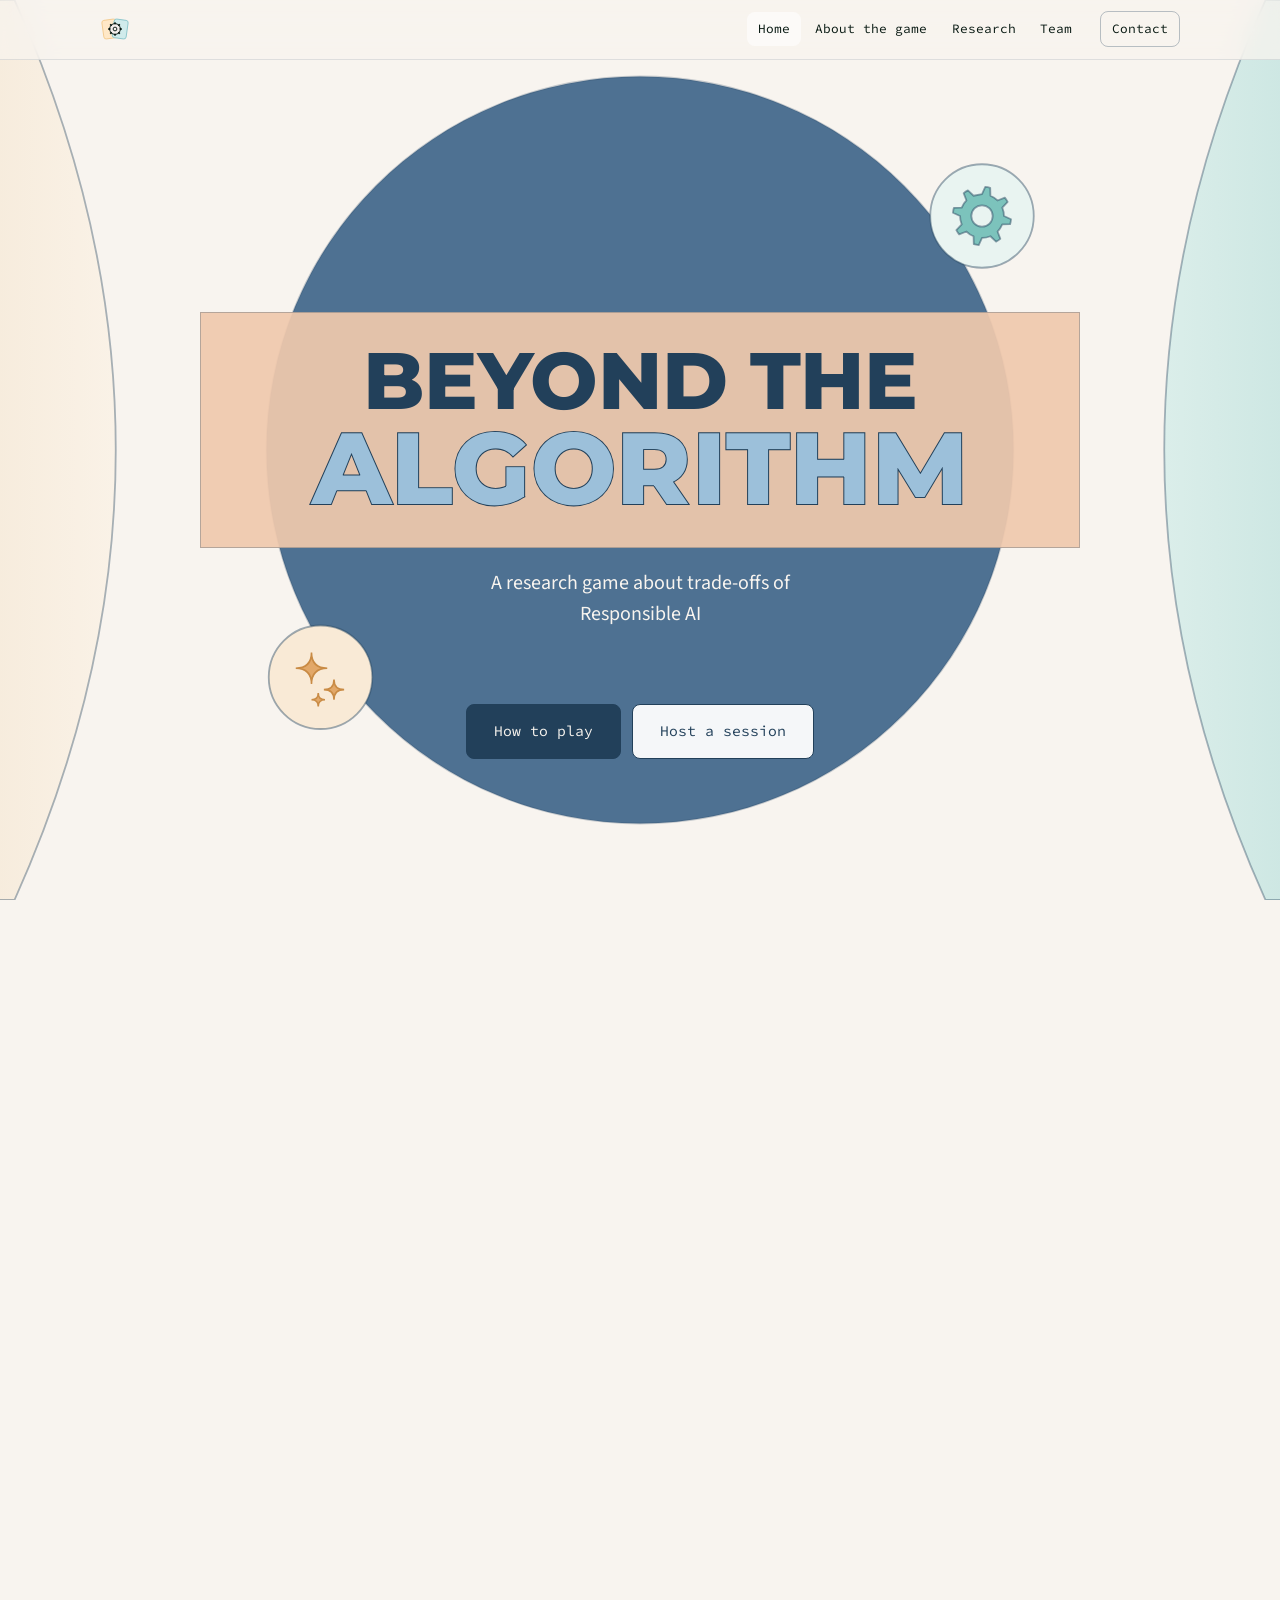
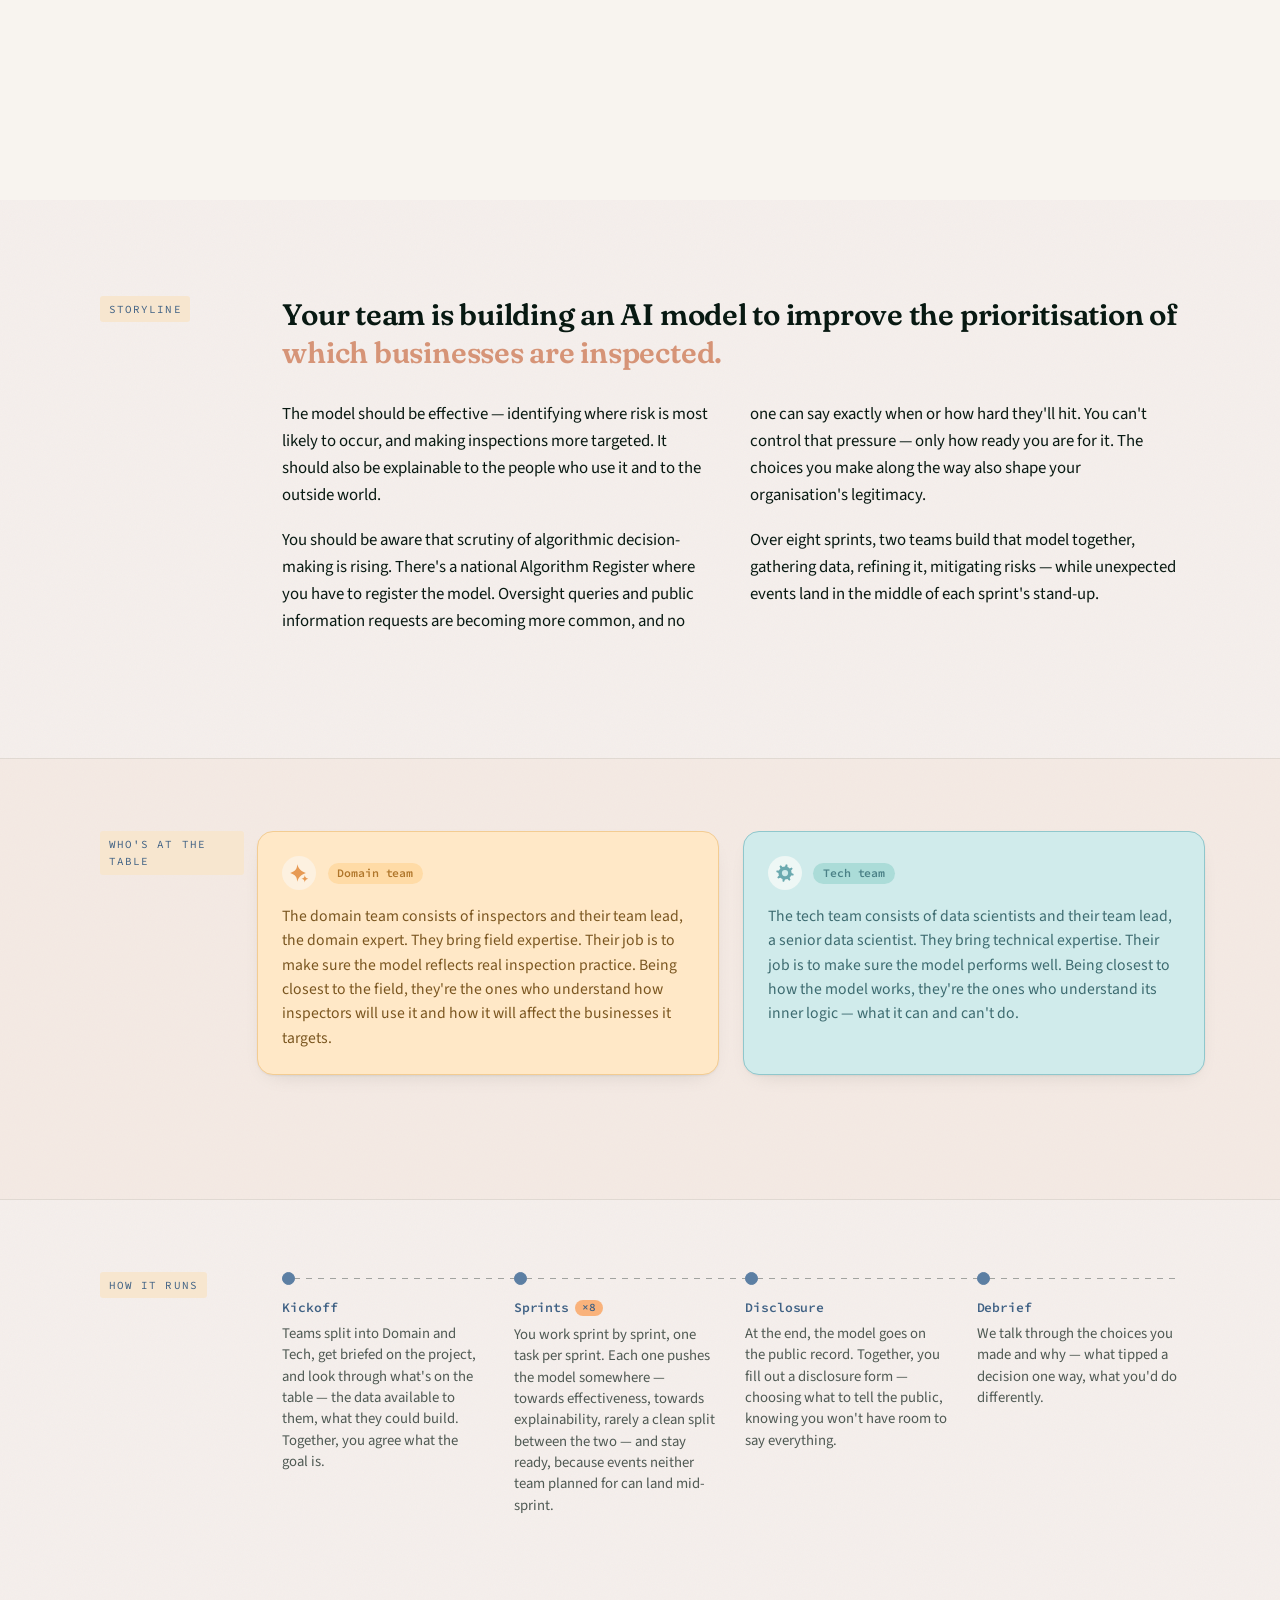
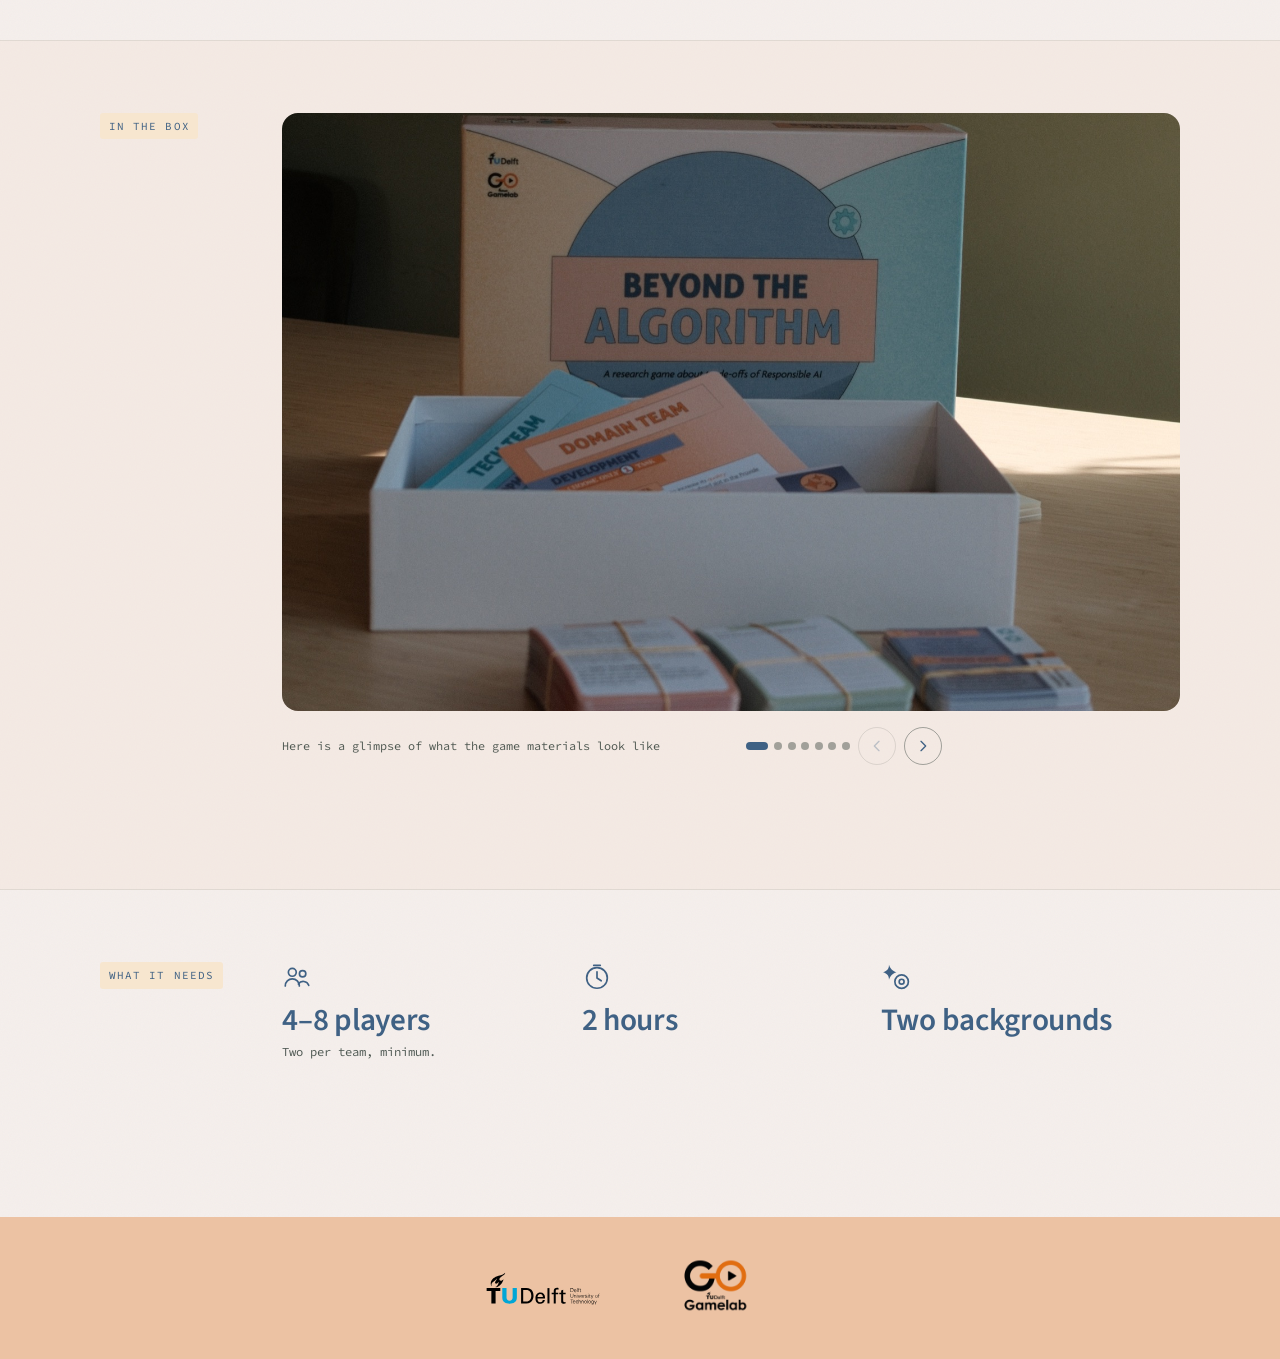
==== index.html @ a50ac2af "Contact rebuilt without a form; invite moves off the home footer FORM REMOVED. It had no endpoint se" ====
<!DOCTYPE html>
<html lang="en-GB">
<head>
<meta charset="utf-8">
<meta name="viewport" content="width=device-width, initial-scale=1">
<title>Beyond the Algorithm — A research game about trade-offs of Responsible AI</title>
<meta name="description" content="Beyond the Algorithm is a research game in which two teams — Domain and Tech — build an AI model for risk-based inspections over eight sprints. Players balance competing demands under real institutional pressure, then put their choices on the public record.">
<link rel="icon" href="assets/img/mark.svg" type="image/svg+xml">
<link rel="preconnect" href="https://fonts.googleapis.com">
<link rel="preconnect" href="https://fonts.gstatic.com" crossorigin>
<link href="https://fonts.googleapis.com/css2?family=Fraunces:opsz,wght@9..144,600..900&family=Montserrat:wght@800&family=Source+Code+Pro:wght@400;500&family=Source+Sans+3:ital,wght@0,400;0,600;1,400&display=swap" rel="stylesheet">
<link rel="stylesheet" href="assets/css/style.css">
</head>
<body>
<a class="skip-link" href="#main">Skip to content</a>

<header class="site-header">
  <div class="wrap site-header__inner">
    <a class="brand" href="index.html" aria-label="Beyond the Algorithm — home">
      <img class="brand__mark" src="assets/img/mark.svg" alt="">
    </a>
    <button class="nav-toggle" type="button" aria-expanded="false" aria-controls="nav">Menu</button>
    <nav class="nav" id="nav" aria-label="Main">
      <a href="index.html">Home</a>
      <a href="index.html#about">About the game</a>
      <a href="research.html">Research</a>
      <a href="team.html">Team</a>
      <a class="nav__cta" href="contact.html">Contact</a>
    </nav>
  </div>
</header>

<main id="main">

  <!-- The opening screen is the box lid, redrawn to scale: the two curved
       fields, the disc, the gear badge and the sparkle badge, in the box's
       own colours. Nothing has been added to it. The wordmark is real HTML
       over the top rather than text inside the SVG, so it stays selectable
       and resizes with the viewport. -->
  <section class="hero">
    <div class="hero__stage">
      <div class="hero__lid" aria-hidden="true">
        <svg viewBox="0 0 1200 800" preserveAspectRatio="xMidYMid slice">
          <defs>
            <linearGradient id="lid-warm" x1="0" y1="0" x2="1" y2="0">
              <stop offset="0" stop-color="#ecd9bd"/>
              <stop offset="1" stop-color="#faf2e7"/>
            </linearGradient>
            <linearGradient id="lid-cool" x1="1" y1="0" x2="0" y2="0">
              <stop offset="0" stop-color="#a3d2cd"/>
              <stop offset="1" stop-color="#dbeeea"/>
            </linearGradient>
          </defs>

          <g class="lid__ground">
            <rect width="1200" height="800" fill="#f8f4ef"/>

            <g stroke="#2c4a63" stroke-width="1.6" stroke-opacity=".4">
              <!-- The warm field, left, and the cool field, right. Each bulges
                   toward the middle, leaving the paper showing top and bottom. -->
              <path class="lid__field lid__field--warm" d="M0 0 H344 Q524 400 344 800 H0 Z" fill="url(#lid-warm)"/>
              <path class="lid__field lid__field--cool" d="M1200 0 H856 Q676 400 856 800 H1200 Z" fill="url(#lid-cool)"/>
              <circle class="lid__disc" cx="600" cy="400" r="332" fill="#4e7192" stroke-opacity=".25"/>
            </g>
          </g>

          <!-- Tech: the gear, upper right -->
          <g class="lid__badge lid__badge--gear" transform="translate(904 192)">
            <g class="lid__badge__in">
              <circle class="lid__badge__disc" r="46" fill="#e9f4f1" stroke="#2c4a63" stroke-width="1.6" stroke-opacity=".45"/>
              <g class="lid__gear">
                <!-- A real cog: eight teeth on a rim with a hole through it. The
                     previous version was a hub with straight spokes radiating out
                     of it, which reads as a sun, not a gear. -->
                <path d="M0.0 -19.5 L2.9 -25.8 A26.0 26.0 0 0 1 7.3 -25.0 L7.5 -18.0 A19.5 19.5 0 0 1 13.8 -13.8 L20.3 -16.3 A26.0 26.0 0 0 1 22.8 -12.5 L18.0 -7.5 A19.5 19.5 0 0 1 19.5 0.0 L25.8 2.9 A26.0 26.0 0 0 1 25.0 7.3 L18.0 7.5 A19.5 19.5 0 0 1 13.8 13.8 L16.3 20.3 A26.0 26.0 0 0 1 12.5 22.8 L7.5 18.0 A19.5 19.5 0 0 1 0.0 19.5 L-2.9 25.8 A26.0 26.0 0 0 1 -7.3 25.0 L-7.5 18.0 A19.5 19.5 0 0 1 -13.8 13.8 L-20.3 16.3 A26.0 26.0 0 0 1 -22.8 12.5 L-18.0 7.5 A19.5 19.5 0 0 1 -19.5 0.0 L-25.8 -2.9 A26.0 26.0 0 0 1 -25.0 -7.3 L-18.0 -7.5 A19.5 19.5 0 0 1 -13.8 -13.8 L-16.3 -20.3 A26.0 26.0 0 0 1 -12.5 -22.8 L-7.5 -18.0 Z" fill="#7cc3bc" stroke="#2c4a63" stroke-width="1.6"
                      stroke-opacity=".5" stroke-linejoin="round"/>
                <circle r="9.5" fill="#e9f4f1" stroke="#2c4a63" stroke-width="1.6" stroke-opacity=".5"/>
                </g>
              </g>
          </g>

          <!-- Domain: the sparkles, lower left -->
          <g class="lid__badge lid__badge--spark" transform="translate(316 602)">
            <g class="lid__badge__in">
              <circle class="lid__badge__disc" r="46" fill="#f9ead6" stroke="#2c4a63" stroke-width="1.6" stroke-opacity=".45"/>
              <g fill="#e2a869" stroke="#c98b45" stroke-width="1.4">
                <path class="lid__spark" d="M-8-22C-8-13-13-8-22-8-13-8-8-3-8 6-8-3-3-8 6-8-3-8-8-13-8-22Z"/>
                <path class="lid__spark" d="M12 2C12 8 9 11 3 11 9 11 12 14 12 20 12 14 15 11 21 11 15 11 12 8 12 2Z"/>
                <path class="lid__spark" d="M-2 14C-2 18-4 20-8 20-4 20-2 22-2 26-2 22 0 20 4 20 0 20-2 18-2 14Z"/>
              </g>
              </g>
          </g>
        </svg>
      </div>

      <div class="wrap hero__inner">
        <!-- The title plate, as printed on the lid: peach band, two lines,
             the second in the lighter blue with the darker outline. -->
        <div class="hero__plate">
          <h1>Beyond the<span>Algorithm</span></h1>
        </div>

        <p class="hero__tagline">A research game about trade-offs of Responsible AI</p>
      </div>

      <!-- The actions are ours, not the lid's, so they sit below the artwork
           rather than inside it. Keeping them out of the centred block is what
           lets the wordmark land on the middle of the disc, as printed. -->
      <div class="wrap hero__foot">
        <div class="btn-row">
          <a class="btn btn--primary" href="#about">How to play</a>
          <a class="btn btn--ghost" href="contact.html">Host a session</a>
        </div>
      </div>
    </div>

  </section>

  <!-- About the game used to be its own page. It is now the second half of
       the landing page, so the site opens long rather than opening on a
       near-empty screen. The nav item points at #about, which is this
       section — there is no "About the game" banner, because the storyline
       arriving straight after the hero says what it is without a label. -->
  <section class="band" id="about">
    <div class="wrap">

      <div class="spread">
        <p class="spread__label">Storyline</p>
        <div class="spread__body">
          <!-- The display line is the opening sentence of the supplied copy,
               lifted out so the section has a hook. The list that followed it
               now opens the first paragraph. -->
          <p class="storyline">Your team is building an AI model to improve the prioritisation of <em>which businesses are inspected.</em></p>
          <div class="spread__body--split">
            <p>The model should be effective — identifying where risk is most likely to occur, and making inspections more targeted. It should also be explainable to the people who use it and to the outside world.</p>
            <!-- The supplied copy once named three example events here.
                 They stay out: participants read this page before playing.
                 The pressure is described, the specific cards are not. -->
            <p>You should be aware that scrutiny of algorithmic decision-making is rising. There's a national Algorithm Register where you have to register the model. Oversight queries and public information requests are becoming more common, and no one can say exactly when or how hard they'll hit. You can't control that pressure — only how ready you are for it. The choices you make along the way also shape your organisation's legitimacy.</p>
            <!-- This paragraph used to carry a further sentence about
                 deciding on the spot and writing it down, and a fourth
                 paragraph about explaining the model at the end. Both are
                 gone: "How it runs" says the same thing a screen later,
                 with the track beside it, so here they only delayed the
                 reader. Ending on the events landing mid-sprint leaves the
                 section on the hook rather than on the summary. -->
            <p>Over eight sprints, two teams build that model together, gathering data, refining it, mitigating risks — while unexpected events land in the middle of each sprint's stand-up.</p>
          </div>
        </div>
      </div>

    </div>
  </section>

  <section class="band band--tint">
    <div class="wrap">

      <div class="spread">
        <p class="spread__label">Who's at the table</p>
        <div class="spread__body">
          <!-- --bleed pulls the row out by the cards' own padding and border,
               so the text inside them lines up with the plain prose in every
               other section rather than sitting 25px further right. -->
          <div class="grid grid--2 spread__body--bleed">
            <article class="card card--domain">
              <!-- Sparkle and gear are how the printed cards separate the two
                   sides before you have read a word. Same job here. -->
              <div class="card__head">
                <span class="card__icon" aria-hidden="true">
                  <svg viewBox="0 0 32 32" fill="currentColor"><path d="M13 2c0 8-3 11-11 14 8 3 11 6 11 14 3-8 6-11 14-14-8-3-11-6-14-14Z"/><path d="M25 19c0 4-1 5-5 6 4 1 5 2 5 6 1-4 2-5 6-6-4-1-5-2-6-6Z"/></svg>
                </span>
                <h3 class="card__tab">Domain team</h3>
              </div>
              <!-- The composition line used to be an h3 above this
                   paragraph. The supplied copy opens by stating it, so
                   keeping both said the same thing twice; the tab is now
                   the heading instead. -->
              <p>The domain team consists of inspectors and their team lead, the domain expert. They bring field expertise. Their job is to make sure the model reflects real inspection practice. Being closest to the field, they're the ones who understand how inspectors will use it and how it will affect the businesses it targets.</p>
            </article>
            <article class="card card--tech">
              <div class="card__head">
                <span class="card__icon" aria-hidden="true">
                  <svg viewBox="0 0 32 32" fill="currentColor"><path d="M16.0 5.5 L17.5 2.1 A14.0 14.0 0 0 1 19.9 2.6 L20.0 6.3 A10.5 10.5 0 0 1 23.4 8.6 L26.9 7.2 A14.0 14.0 0 0 1 28.3 9.3 L25.7 12.0 A10.5 10.5 0 0 1 26.5 16.0 L29.9 17.5 A14.0 14.0 0 0 1 29.4 19.9 L25.7 20.0 A10.5 10.5 0 0 1 23.4 23.4 L24.8 26.9 A14.0 14.0 0 0 1 22.7 28.3 L20.0 25.7 A10.5 10.5 0 0 1 16.0 26.5 L14.5 29.9 A14.0 14.0 0 0 1 12.1 29.4 L12.0 25.7 A10.5 10.5 0 0 1 8.6 23.4 L5.1 24.8 A14.0 14.0 0 0 1 3.7 22.7 L6.3 20.0 A10.5 10.5 0 0 1 5.5 16.0 L2.1 14.5 A14.0 14.0 0 0 1 2.6 12.1 L6.3 12.0 A10.5 10.5 0 0 1 8.6 8.6 L7.2 5.1 A14.0 14.0 0 0 1 9.3 3.7 L12.0 6.3 Z"/><circle cx="16" cy="16" r="5" fill="var(--tech-bg)"/></svg>
                </span>
                <h3 class="card__tab">Tech team</h3>
              </div>
              <p>The tech team consists of data scientists and their team lead, a senior data scientist. They bring technical expertise. Their job is to make sure the model performs well. Being closest to how the model works, they're the ones who understand its inner logic — what it can and can't do.</p>
            </article>
          </div>
        </div>
      </div>

    </div>
  </section>

  <section class="band">
    <div class="wrap">

      <div class="spread">
        <p class="spread__label">How it runs</p>
        <div class="spread__body">
          <!-- Four stops on a line, all four readable at once. This was
               once a tablist that hid three quarters of the text behind
               clicks; that is not what is happening here. Every word stays
               on the page and a click only emphasises one stop, so the
               section still reads as a picture of a session for anyone
               who never touches it.

               The heading is a <button> because it does something on
               click. Nothing here is a link and nothing navigates, so a
               button is the honest element — it also gets keyboard
               operation and a focus ring for free, which a div would not.
               aria-pressed carries the state, since this is a toggle
               rather than a tab over hidden panels.

               The per-stop durations are gone for good — they totalled
               150 minutes against a session that runs 2 hours. The total
               is stated once, under "What it needs". -->
          <ol class="run" data-run>
            <li class="run__stop">
              <h3><button class="run__trigger" type="button" aria-pressed="false">Kickoff</button></h3>
              <p>Teams split into Domain and Tech, get briefed on the project, and look through what's on the table — the data available to them, what they could build. Together, you agree what the goal is.</p>
            </li>
            <li class="run__stop run__stop--long">
              <h3><button class="run__trigger" type="button" aria-pressed="false">Sprints <span class="run__count">×8</span></button></h3>
              <p>You work sprint by sprint, one task per sprint. Each one pushes the model somewhere — towards effectiveness, towards explainability, rarely a clean split between the two — and stay ready, because events neither team planned for can land mid-sprint.</p>
            </li>
            <li class="run__stop">
              <h3><button class="run__trigger" type="button" aria-pressed="false">Disclosure</button></h3>
              <p>At the end, the model goes on the public record. Together, you fill out a disclosure form — choosing what to tell the public, knowing you won't have room to say everything.</p>
            </li>
            <li class="run__stop">
              <h3><button class="run__trigger" type="button" aria-pressed="false">Debrief</button></h3>
              <p>We talk through the choices you made and why — what tipped a decision one way, what you'd do differently.</p>
            </li>
          </ol>
        </div>
      </div>

    </div>
  </section>

  <section class="band band--tint">
    <div class="wrap">

      <div class="spread">
        <p class="spread__label">In the box</p>
        <div class="spread__body">
          <!-- Every slide is forced to 3:2 and object-fit: cover by the CSS,
               so the photographs do not have to share a shape — but they do
               have to exist. decks.jpg and board.jpg were removed from the
               folder; the two team boards replaced them.

               All seven are lowercase .jpg, deliberately. macOS is
               case-insensitive and GitHub Pages is not, so a stray .JPG
               here 404s only once it is published — the one place you
               cannot see it. Keep new photographs lowercase. -->
          <div class="gallery" data-gallery>
            <div class="gallery__viewport">
              <ul class="gallery__track">
                <li class="gallery__slide"><img src="assets/img/photos/box.jpg" alt="The Beyond the Algorithm box standing on a table" data-caption="Here is a glimpse of what the game materials look like"></li>
                <li class="gallery__slide"><img src="assets/img/photos/table.jpg" alt="The box, the boards and the card decks set out on a table" data-caption="Here is a glimpse of what the game materials look like"></li>
                <li class="gallery__slide"><img src="assets/img/photos/role-cards.jpg" alt="The two role cards resting in the open box" data-caption="Two role cards and tasks they can execute in the game"></li>
                <li class="gallery__slide"><img src="assets/img/photos/domain-board.jpg" alt="The Domain Team board laid flat on a table" data-caption="The Domain team's board"></li>
                <li class="gallery__slide"><img src="assets/img/photos/domain-card.jpg" alt="The Domain Team role card standing in front of its board" data-caption="More about the Domain team's role"></li>
                <li class="gallery__slide"><img src="assets/img/photos/tech-board.jpg" alt="The Tech Team board laid flat on a table" data-caption="The Tech team's board"></li>
                <li class="gallery__slide"><img src="assets/img/photos/tech-card.jpg" alt="The Tech Team role card standing in front of its board" data-caption="More about the Tech team's role"></li>
              </ul>
            </div>
          </div>
        </div>
      </div>

    </div>
  </section>

  <section class="band">
    <div class="wrap">

      <div class="spread">
        <p class="spread__label">What it needs</p>
        <div class="spread__body">
          <!-- The symbols are the box's own: the player count and the clock
               are printed on the lid, and the sparkle and gear are the marks
               the two teams carry throughout. Drawn here rather than lifted —
               the print pack is Illustrator PDFs with no isolated icon files,
               so these are traced to match the pair already in motif.svg. -->
          <div class="facts">
            <div class="facts__item">
              <span class="facts__icon" aria-hidden="true">
                <svg viewBox="0 0 32 32" fill="none" stroke="currentColor" stroke-width="1.8" stroke-linecap="round" stroke-linejoin="round">
                  <circle cx="11" cy="11" r="4.2"/>
                  <path d="M3.5 25.5a7.5 7.5 0 0 1 15 0"/>
                  <circle cx="22" cy="12.5" r="3.4"/>
                  <path d="M17.5 23.5a6.2 6.2 0 0 1 11 1.4"/>
                </svg>
              </span>
              <p class="facts__value">4–8 players</p>
              <p class="facts__note">Two per team, minimum.</p>
            </div>
            <div class="facts__item">
              <span class="facts__icon" aria-hidden="true">
                <svg viewBox="0 0 32 32" fill="none" stroke="currentColor" stroke-width="1.8" stroke-linecap="round" stroke-linejoin="round">
                  <circle cx="16" cy="17" r="11"/>
                  <path d="M16 10.5V17l4.5 3"/>
                  <path d="M12.5 3.5h7"/>
                </svg>
              </span>
              <p class="facts__value">2 hours</p>
            </div>
            <div class="facts__item">
              <span class="facts__icon" aria-hidden="true">
                <svg viewBox="0 0 32 32" fill="none" stroke="currentColor" stroke-width="1.8" stroke-linejoin="round">
                  <path d="M8.5 3c0 4.6-1.7 6.3-6.3 8 4.6 1.7 6.3 3.4 6.3 8 1.7-4.6 3.4-6.3 8-8-4.6-1.7-6.3-3.4-8-8Z" fill="currentColor" stroke="none"/>
                  <circle cx="22" cy="21" r="7.2"/>
                  <circle cx="22" cy="21" r="2.6"/>
                </svg>
              </span>
              <p class="facts__value">Two backgrounds</p>
            </div>
          </div>

        </div>
      </div>

    </div>
  </section>

</main>

<!-- "Play it at your organisation" used to live here, merged into this
     footer. It has moved to contact.html, where it sits beside the one
     way to actually act on it, instead of next to a partner's crest. -->
<footer class="site-footer">
  <div class="wrap site-footer__inner">
    <!-- gamelab.png is a screen capture, not a supplied asset: opaque white
         background, page artefacts top and bottom, and mostly padding. It
         needs replacing with a transparent PNG or an SVG from the Gamelab.
         tu-delft.svg is the real house-style file. -->
    <div class="site-footer__logos">
      <img src="assets/img/logos/tu-delft.svg" alt="TU Delft">
      <img class="logo--raster" src="assets/img/logos/gamelab.png" alt="TU Delft Gamelab">
    </div>
  </div>
</footer>

<script src="assets/js/main.js"></script>
</body>
</html>
---- assets/css/style.css ----
/* =========================================================
   Beyond the Algorithm — site styles

   Type follows criticalinfralab.net: Source Sans 3 for
   everything, Source Code Pro for labels, buttons and inputs.
   Headings sit at normal weight — hierarchy comes from size
   and the sans/mono contrast, not from bold.

   Colour is still the physical game's palette.
   ========================================================= */

/* ---------------------------------------------------------
   1. Tokens
   --------------------------------------------------------- */

:root {
  /* Forms / surfaces */
  --paper: #f5efec;
  --paper-accent: #f9b27b;
  --paper-header: #ecc2a3;

  /* Data cards */
  --data-dark: #6b718b;
  --data-light: #abb3c7;

  /* Risk Mitigation zone */
  --risk-bg: #ecc2a3;
  --risk-text: #d69477;

  /* Justification zone */
  --just-bg: #cbdbbc;
  --just-text: #698b7d;

  /* Domain Team */
  --domain-bg: #ffe8c7;
  --domain-accent: #f3cc92;
  --domain-text: #edb35c;
  --domain-header: #ffdba6;

  /* Tech Team */
  --tech-bg: #d0ebeb;
  --tech-accent: #8fc7cc;
  --tech-text: #6aa9af;
  --tech-header: #abdcd8;

  /* Type */
  --ink: #081912;
  --ink-soft: #081912b3;
  --ink-faint: #08191259;

  --font-body: "Source Sans 3", -apple-system, BlinkMacSystemFont, "Segoe UI", sans-serif;
  --font-mono: "Source Code Pro", ui-monospace, SFMono-Regular, Menlo, monospace;

  /* Rhythm */
  --measure: 64ch;
  --page: 1080px;
  --gap: 1.5rem;
  --radius: 8px;
  --radius-lg: 16px;

  --shadow-card: 0 1px 2px #0819120d, 0 8px 24px -14px #08191233;
  --shadow-lift: 0 2px 4px #08191212, 0 18px 40px -20px #08191238;

  --rule: #08191214;

  /* Fractal noise at very low opacity. Inline so there is no extra
     request and nothing to 404 on GitHub Pages. */
  --grain: url("data:image/svg+xml,%3Csvg xmlns='http://www.w3.org/2000/svg' width='140' height='140'%3E%3Cfilter id='n'%3E%3CfeTurbulence type='fractalNoise' baseFrequency='0.85' numOctaves='3'/%3E%3C/filter%3E%3Crect width='100%25' height='100%25' filter='url(%23n)' opacity='0.035'/%3E%3C/svg%3E");
}

/* ---------------------------------------------------------
   2. Reset and base
   --------------------------------------------------------- */

*,
*::before,
*::after {
  box-sizing: border-box;
}

@media (prefers-reduced-motion: reduce) {
  *,
  *::before,
  *::after {
    animation-duration: 0.01ms !important;
    animation-iteration-count: 1 !important;
    transition-duration: 0.01ms !important;
  }
}

/* A faint paper grain over the flat fill. It is doing almost nothing at
   any single pixel, which is the point — it stops large areas reading as
   screen-flat and nudges them towards printed card stock. */
body {
  margin: 0;
  background-color: var(--paper);
  background-image: var(--grain);
  color: var(--ink);
  font-family: var(--font-body);
  font-weight: 400;
  font-size: 1.0625rem;
  line-height: 1.55;
  -webkit-font-smoothing: antialiased;
  text-rendering: optimizeLegibility;
  font-variant: common-ligatures tabular-nums;
}

img,
svg {
  max-width: 100%;
  height: auto;
  display: block;
}

a {
  color: inherit;
  text-decoration-color: var(--ink-faint);
  text-underline-offset: 0.18em;
  transition: text-decoration-color 0.15s ease;
}

a:hover {
  text-decoration-color: currentColor;
}

:focus-visible {
  outline: 2px solid var(--ink);
  outline-offset: 3px;
  border-radius: 2px;
}

/* ---------------------------------------------------------
   3. Type scale — normal weight throughout, no bold headings
   --------------------------------------------------------- */

h1,
h2,
h3,
h4 {
  font-family: var(--font-body);
  font-weight: 400;
  line-height: 1.15;
  letter-spacing: -0.01em;
  margin: 0 0 0.6em;
  text-wrap: balance;
}

h1 {
  font-size: clamp(2.1rem, 5.5vw, 3.3rem);
}
h2 {
  font-size: clamp(1.45rem, 3vw, 1.95rem);
}
h3 {
  font-size: 1.15rem;
  letter-spacing: 0;
}
h4 {
  font-size: 1rem;
  letter-spacing: 0;
}

p {
  margin: 0 0 1.1em;
  max-width: var(--measure);
}

strong,
b {
  font-weight: 600;
}

em,
i {
  font-style: italic;
}

.lede {
  font-size: clamp(1.1rem, 1.9vw, 1.3rem);
  line-height: 1.45;
  max-width: 46ch;
}

/* Mono micro-labels: eyebrows, card tabs, nav, buttons, inputs */
.eyebrow {
  font-family: var(--font-mono);
  font-size: 0.76rem;
  letter-spacing: 0.02em;
  color: var(--ink-soft);
  margin: 0 0 1rem;
}

.num {
  font-family: var(--font-mono);
  font-variant-numeric: tabular-nums;
}

/* ---------------------------------------------------------
   4. Layout
   --------------------------------------------------------- */

.wrap {
  width: min(100% - 2.5rem, var(--page));
  margin-inline: auto;
}

.wrap--narrow {
  width: min(100% - 2.5rem, 720px);
  margin-inline: auto;
}

section {
  padding-block: clamp(2.75rem, 7vw, 5rem);
}

.section-head {
  margin-bottom: clamp(1.5rem, 4vw, 2.5rem);
}

.section-head p {
  color: var(--ink-soft);
}

.grid {
  display: grid;
  gap: var(--gap);
}

@media (min-width: 720px) {
  .grid--2 {
    grid-template-columns: repeat(2, 1fr);
  }
  .grid--3 {
    grid-template-columns: repeat(3, 1fr);
  }
}

@media (min-width: 980px) {
  .grid--4 {
    grid-template-columns: repeat(4, 1fr);
  }
}

@media (min-width: 720px) and (max-width: 979px) {
  .grid--4 {
    grid-template-columns: repeat(2, 1fr);
  }
}

/* ---------------------------------------------------------
   5. Header / navigation
   --------------------------------------------------------- */

/* Fixed rather than sticky. Sticky reserves a strip of layout at the top
   of the page, which is why the hero used to need a negative top margin to
   climb back under it; fixed takes the bar out of flow entirely, so the
   opening screen simply starts at the top of the window. The pages with no
   hero get that strip back as padding below. */
.site-header {
  position: fixed;
  top: 0;
  left: 0;
  right: 0;
  z-index: 50;
  background: var(--paper-header);
  border-bottom: 1px solid #0819121a;
}

body:not(:has(.hero)) #main {
  padding-top: var(--header-h, 3.5rem);
}

.site-header__inner {
  display: flex;
  align-items: center;
  justify-content: space-between;
  gap: 1rem;
  padding-block: 0.7rem;
}

.brand {
  display: flex;
  align-items: center;
  gap: 0.65rem;
  text-decoration: none;
  flex-shrink: 0;
}

.brand__mark {
  width: 30px;
  height: 30px;
  flex: none;
}

.nav-toggle {
  display: none;
  background: transparent;
  border: 1px solid #08191233;
  border-radius: var(--radius);
  padding: 0.4rem 0.7rem;
  font-family: var(--font-mono);
  font-size: 0.78rem;
  color: var(--ink);
  cursor: pointer;
}

.nav {
  display: flex;
  align-items: center;
  gap: 0.1rem;
  flex-wrap: wrap;
}

.nav a {
  font-family: var(--font-mono);
  font-size: 0.8rem;
  padding: 0.45rem 0.7rem;
  border-radius: var(--radius);
  text-decoration: none;
  white-space: nowrap;
}

.nav a:hover {
  background: #ffffff80;
}

.nav a[aria-current="page"] {
  background: var(--paper);
}

@media (max-width: 800px) {
  .nav-toggle {
    display: block;
  }

  .nav {
    display: none;
    position: absolute;
    left: 0;
    right: 0;
    top: 100%;
    flex-direction: column;
    align-items: stretch;
    gap: 0;
    background: var(--paper-header);
    border-bottom: 1px solid #0819121a;
    padding: 0.3rem min(1.25rem, 4vw) 0.8rem;
  }

  .nav.is-open {
    display: flex;
  }

  .nav a {
    padding: 0.65rem 0.5rem;
    font-size: 0.9rem;
  }
}

/* ---------------------------------------------------------
   6. Buttons
   --------------------------------------------------------- */

.btn {
  display: inline-flex;
  align-items: center;
  gap: 0.5rem;
  font-family: var(--font-mono);
  font-size: 0.82rem;
  padding: 0.75rem 1.2rem;
  border-radius: var(--radius);
  border: 1px solid transparent;
  text-decoration: none;
  cursor: pointer;
  transition: background 0.14s ease, box-shadow 0.14s ease;
}

.btn--primary {
  background: var(--paper-accent);
  color: var(--ink);
}

.btn--primary:hover {
  box-shadow: var(--shadow-lift);
}

.btn--ghost {
  background: transparent;
  border-color: #08191233;
  color: var(--ink);
}

.btn--ghost:hover {
  background: #ffffff80;
}

.btn-row {
  display: flex;
  flex-wrap: wrap;
  gap: 0.7rem;
  margin-top: 1.6rem;
}

/* ---------------------------------------------------------
   7. Cards
   --------------------------------------------------------- */

.card {
  background: #fffdfb;
  border-radius: var(--radius-lg);
  padding: 1.5rem;
  box-shadow: var(--shadow-card);
  border: 1px solid #08191212;
}

.card > *:last-child {
  margin-bottom: 0;
}

/* Cards lift a little on hover — enough to read as objects on a table
   rather than boxes on a page. */
.card,
.person {
  transition: transform 0.18s ease, box-shadow 0.18s ease;
}

.card:hover,
.person:hover {
  transform: translateY(-3px);
  box-shadow: var(--shadow-lift);
}

.card p {
  color: var(--ink-soft);
  font-size: 0.98rem;
}

.card__tab {
  display: inline-block;
  font-family: var(--font-mono);
  font-size: 0.72rem;
  padding: 0.25rem 0.6rem;
  border-radius: 999px;
  margin-bottom: 0.85rem;
}

.card--domain {
  background: var(--domain-bg);
  border-color: var(--domain-accent);
}
.card--domain .card__tab {
  background: var(--domain-header);
  color: #b0762a;
}
.card--domain h3 {
  color: #b0762a;
}
.card--domain p {
  color: #7a5620;
}

.card--tech {
  background: var(--tech-bg);
  border-color: var(--tech-accent);
}
.card--tech .card__tab {
  background: var(--tech-header);
  color: #4a8086;
}
.card--tech h3 {
  color: #4a8086;
}
.card--tech p {
  color: #3d6b70;
}

.card--data {
  background: var(--data-dark);
  border-color: #5a5f76;
  color: #f5efec;
}
.card--data h3 {
  color: #f5efec;
}
.card--data p {
  color: #f5efecd6;
}
.card--data .card__tab {
  background: var(--data-light);
  color: #3f4459;
}

/* ---------------------------------------------------------
   8. Hero
   --------------------------------------------------------- */

/* The hero's own padding lives on .hero__stage; see the V3b block. */

/* Set as large as the column allows and broken deliberately across lines.
   "Algorithm" drops into the mono face — the sans/mono contrast is already
   the site's one typographic idea, so the title may as well say it. */
.hero h1 {
  font-size: clamp(2.6rem, 7.5vw, 5.1rem);
  line-height: 0.98;
  letter-spacing: -0.035em;
  margin-bottom: 0.35em;
  text-wrap: initial;
}

.hero h1 span {
  display: block;
  font-family: var(--font-mono);
  font-size: 0.86em;
  letter-spacing: -0.05em;
}

/* ---------------------------------------------------------
   9. Sprint timeline
   --------------------------------------------------------- */

.sprints {
  display: flex;
  gap: 0.35rem;
  flex-wrap: wrap;
  margin: 1.5rem 0 0;
  padding: 0;
  list-style: none;
}

.sprints li {
  flex: 1 1 4rem;
  min-width: 3.25rem;
  background: #fffdfb;
  border: 1px solid #08191214;
  border-radius: var(--radius);
  padding: 0.7rem 0.5rem;
  text-align: center;
  font-family: var(--font-mono);
  font-size: 1rem;
  box-shadow: var(--shadow-card);
}

/* ---------------------------------------------------------
   10. Steps
   --------------------------------------------------------- */

.step {
  display: grid;
  gap: 1rem;
  padding-block: 1.75rem;
  border-top: 1px solid #08191214;
  align-items: start;
}

@media (min-width: 720px) {
  .step {
    grid-template-columns: 7rem 1fr;
    gap: 2.5rem;
  }
}

.step__index {
  font-family: var(--font-mono);
  font-size: 0.82rem;
  color: var(--ink-faint);
  padding-top: 0.3rem;
}

.step__body > *:last-child {
  margin-bottom: 0;
}

/* ---------------------------------------------------------
   11. Team
   --------------------------------------------------------- */

.person {
  background: #fffdfb;
  border-radius: var(--radius-lg);
  border: 1px solid #08191212;
  box-shadow: var(--shadow-card);
  overflow: hidden;
}

/* The frame lives on the figure, NOT on the photograph.

   filter applies to an element's own border and outline as well as to
   its content, so a coloured border drawn on .person__photo comes out
   greyscaled along with the face — tried it, the five colours rendered
   as five near-identical greys. The wrapper sits outside the filter,
   which is the whole reason .person__figure still exists.

   width: fit-content shrinks the frame to the photograph rather than
   the card, which is what makes it read as a frame and not a panel. */
.person__figure {
  width: fit-content;
  margin: 1.5rem 1.35rem 0;
  padding: 6px;
  border: 2px solid var(--frame);
  border-radius: 14px;
}

/* Inset and square, rather than spanning the card. The photographs were
   the first and loudest thing on the page; at 168px the card drops from
   778px to roughly 537px and the names lead instead.

   object-position favours the upper frame: a square crop is tighter at
   the top than the old 4/5 was, and where a crop has to fall it should
   fall below the chin, not above the hair. */
.person__photo {
  width: 168px;
  aspect-ratio: 1 / 1;
  display: block;
  object-fit: cover;
  object-position: center 25%;
  border-radius: 8px;
  filter: grayscale(1) contrast(1.05);
}

/* Frame colours, in card order. Greyscale portraits are what make this
   work — the colour has somewhere to live now that the faces have none.

   Tying these to :nth-child rather than a modifier class keeps the
   markup clean. The cost is that reordering the cards reshuffles the
   colours, which is harmless: none of them means anything, they are
   five palette tokens chosen to sit well together. */
.person:nth-child(1) { --frame: var(--deep); }
.person:nth-child(2) { --frame: var(--domain-accent); }
.person:nth-child(3) { --frame: var(--tech-accent); }
.person:nth-child(4) { --frame: var(--just-text); }
.person:nth-child(5) { --frame: var(--risk-text); }

/* Hover drops the greyscale and shows the photograph in colour. A
   nicety only: there is no hover on touch, and the reduced-motion gate
   means anyone who asked for less movement keeps the still version.

   This used to swap mix-blend-mode, which is not an animatable
   property, so the transition beside it had nothing to act on and the
   change snapped. filter animates, so it now actually fades. */
@media (prefers-reduced-motion: no-preference) {
  .person__photo {
    transition: filter 0.35s ease;
  }

  .person:hover .person__photo {
    filter: none;
  }
}

.person__body {
  padding: 1.2rem 1.35rem 1.4rem;
}

.person__body h3 {
  margin-bottom: 0.1rem;
}

/* The 0.1rem above is tuned to sit tight against the mono role line.
   The three supervisors have no role line — their project role is a
   sentence in the bio instead — so on those cards the bio would collide
   with the name. This restores the breathing room only where the role
   line is absent. */
.person__body h3 + p:not(.person__role) {
  margin-top: 0.6rem;
}

.person__role {
  font-family: var(--font-mono);
  font-size: 0.76rem;
  color: var(--risk-text);
  margin: 0 0 0.7rem;
}

.person__body p {
  font-size: 0.95rem;
  color: var(--ink-soft);
  margin-bottom: 0;
}

/* ---------------------------------------------------------
   12. Callout
   --------------------------------------------------------- */

.note {
  background: #ffffff9c;
  border-left: 2px solid var(--paper-accent);
  border-radius: 0 var(--radius) var(--radius) 0;
  padding: 1rem 1.2rem;
  font-size: 0.95rem;
  color: var(--ink-soft);
  max-width: var(--measure);
}

.note > *:last-child {
  margin-bottom: 0;
}

/* ---------------------------------------------------------
   13. Bands
   --------------------------------------------------------- */

.band--muted {
  background: #ffffff66;
}
.band--dark {
  background: var(--data-dark);
  color: var(--paper);
}
.band--dark p {
  color: #f5efecc4;
}
.band--dark .eyebrow {
  color: #f5efec9c;
}

.page-banner {
  background: var(--paper-header);
  padding-block: clamp(2.25rem, 5vw, 3.5rem);
  border-bottom: 1px solid #0819121a;
}

.page-banner h1 {
  margin-bottom: 0.25em;
}

.page-banner p {
  color: var(--ink-soft);
  max-width: 52ch;
  margin-bottom: 0;
}

/* Title only — no eyebrow, no standfirst. The page says its name once
   and then gets on with it. */
.page-banner--bare {
  padding-block: clamp(1.75rem, 4vw, 2.75rem);
}

/* h2 on the landing page, where "About the game" is a chapter divider
   inside a page that already has its h1, not a page title of its own. */
.page-banner--bare h1,
.page-banner--bare h2 {
  margin-bottom: 0;
  font-size: clamp(1.9rem, 4.5vw, 2.75rem);
}

/* Cleared past the sticky header when jumped to from the nav. */
.page-banner[id] {
  scroll-margin-top: 4.5rem;
}

/* ---------------------------------------------------------
   15. Footer — one short line
   --------------------------------------------------------- */

/* Light, because the two institutional logos are black artwork with one
   accent each and both need a pale ground to read on. Peach rather than
   plain paper so the footer still closes the page — it is the same tone
   the nav bar takes once the hero is behind you. */
.site-footer {
  background: var(--paper-header);
  color: var(--ink);
  padding-block: 1.75rem;
  margin-top: 2rem;
  font-family: var(--font-mono);
  font-size: 0.8rem;
}

.site-footer a {
  color: var(--ink);
}

/* Centred, because the footer now holds one thing. This was
   space-between when the Beyond the Algorithm mark sat opposite the two
   institutional logos; with the mark gone, space-between has nothing to
   space and silently collapses to a left-aligned row, which reads as a
   layout that lost something rather than one that never had it. */
.site-footer__inner {
  display: flex;
  flex-wrap: wrap;
  gap: 1.25rem 1.75rem;
  justify-content: center;
  align-items: center;
}

.site-footer p {
  margin: 0;
  color: var(--ink-soft);
  max-width: none;
}

.site-footer__logos {
  display: flex;
  align-items: center;
  gap: 1.5rem;
}

/* Full strength: these are institutional marks and neither TU Delft's
   house style nor the Gamelab's allows theirs to be faded.

   The two are not measured the same way, so their heights cannot match
   on paper and look right on screen. tu-delft.svg is cropped tight to
   its artwork, so its height is all mark; gamelab.png is a screen
   capture whose mark sits inside a lot of empty canvas, so most of its
   height is padding the multiply blend makes invisible. Matching the
   printed marks means the numbers below have to disagree. */
.site-footer__logos img {
  height: 77px;
  width: auto;
}

/* INTERIM. gamelab.png is a screen capture: opaque white background,
   page artefacts along the top and bottom edges, and the mark itself
   sitting in a lot of empty padding.

   The white cannot be edited out of the file from here, but it can be
   made to disappear optically — multiply leaves any colour darker than
   the backdrop alone and lets anything white through to it, so the
   background and the padding both drop out against the peach. It only
   works because the footer is light; on a dark ground this would need
   the real asset.

   The clip crops the two artefact lines, which are grey and pink and so
   survive the blend. The negative margin pulls the surviving whitespace
   back in so the two logos sit at a sensible distance.

   That margin is start-only, deliberately. A negative margin shrinks an
   element's layout slot but not the box it actually paints, so a
   -1.75rem on the END edge put this logo's right edge 28px past the
   wrap — 8px beyond the viewport — and gave every page in the site a
   horizontal scrollbar. It stayed hidden while the footer wordmark
   forced the logos onto their own wrapped line; removing the wordmark
   exposed it. Pull it leftward toward the TU Delft mark all you like;
   never pull it rightward past the container.

   Delete this whole rule the moment a transparent PNG or an SVG lands. */
.site-footer__logos .logo--raster {
  height: 86px;
  mix-blend-mode: multiply;
  clip-path: inset(4% 0 6% 0);
  margin-inline: -2.1rem 0;
}

/* ---------------------------------------------------------
   16. Spread — mono label left, content right

   The workhorse layout. A single centred column of prose reads as a
   document; pushing a small mono label into its own column on the left
   makes the same text read as a spec sheet, and gives the right-hand
   side of the page something to do.
   --------------------------------------------------------- */

.spread {
  display: grid;
  gap: 0.75rem clamp(1.5rem, 3vw, 3rem);
  padding-block: clamp(2rem, 5vw, 3.25rem);
  border-top: 1px solid var(--rule);
  align-items: start;
}

.spread:first-of-type {
  border-top: 0;
  padding-top: 0;
}

/* The label gutter stays narrow until there is width to spare, so mid-size
   screens spend their pixels on the content rather than on the margin. */
@media (min-width: 820px) {
  .spread {
    grid-template-columns: minmax(6rem, 7rem) 1fr;
  }

  .spread__label {
    position: sticky;
    top: 5rem;
  }
}

@media (min-width: 1100px) {
  .spread {
    grid-template-columns: 9rem 1fr;
  }
}

.spread__label {
  font-family: var(--font-mono);
  font-size: 0.78rem;
  color: var(--ink-faint);
  margin: 0;
  padding-top: 0.35rem;
}

.spread__body > *:last-child {
  margin-bottom: 0;
}

.spread__body h2 {
  margin-top: 0;
}

/* Two prose columns, so long sections do not run as one thin ribbon down
   the left. */
@media (min-width: 820px) {
  .spread__body--split {
    columns: 2;
    column-gap: clamp(1.75rem, 3vw, 2.5rem);
  }

  .spread__body--split p {
    max-width: none;
    break-inside: avoid;
  }

  .spread__body--split > *:first-child {
    margin-top: 0;
  }
}

/* A row of cards carries its own padding and border, so its text starts
   further right than the plain prose in every other spread. Pulling the
   row out by exactly that inset puts the two back on one line. Only
   above 820px: below it the label stacks, the cards go single-column
   and everything already starts at the same place, so bleeding there
   would just push them under the edge of the window. */
@media (min-width: 820px) {
  .spread__body--bleed {
    margin-inline: calc(-1 * (1.5rem + 1px));
  }
}

/* A .lede opening a spread is a standfirst, not a hero paragraph. It runs
   wider than the 46ch reading measure so it spans the two prose columns
   below it rather than sitting as a narrow block at the left edge. */
@media (min-width: 820px) {
  .spread__body > .lede {
    max-width: 62ch;
  }
}

/* A display line and its supporting prose, side by side. The statement
   holds the left half, the explanation the right, and together they use
   the full measure instead of stacking in one narrow column. */
.lead-split {
  display: grid;
  gap: 1.5rem;
  align-items: start;
}

@media (min-width: 820px) {
  .lead-split {
    grid-template-columns: 1fr 1fr;
    gap: clamp(1.75rem, 3.5vw, 3rem);
  }

  .lead-split .storyline {
    max-width: none;
    margin-bottom: 0;
  }

  .lead-split__body > *:first-child {
    margin-top: 0;
  }

  .lead-split__body p {
    max-width: none;
  }
}

/* ---------------------------------------------------------
   17. Storyline — the opening statement on About
   --------------------------------------------------------- */

/* Note: the font-size and max-width here are both overridden by the
   later .storyline rule in the type stratum. Change that one, not this
   one — editing these has no effect on the rendered page. */
.storyline {
  font-size: clamp(1.35rem, 3.2vw, 2.05rem);
  line-height: 1.25;
  letter-spacing: -0.015em;
  max-width: 24ch;
  margin: 0 0 1.75rem;
  text-wrap: balance;
}

/* Colour carries the emphasis on its own. The slant was doing the
   same job twice and tipped the line into sounding insistent. */
.storyline em {
  color: var(--risk-text);
  font-style: normal;
}

/* ---------------------------------------------------------
   18. Run — the shape of a session as a track

   Four stops on a line. Deliberately terse: the page should show the
   arc of a session at a glance, not narrate it.
   --------------------------------------------------------- */

.run {
  list-style: none;
  margin: 0;
  padding: 0;
  display: grid;
  gap: 2rem;
  position: relative;
}

@media (min-width: 780px) {
  .run {
    grid-template-columns: repeat(4, 1fr);
    gap: 1.75rem;
  }

  /* Every stop draws the segment to its right, including the last one,
     which now runs to the end of its own column instead of stopping at
     the final dot. The track used to end in mid-air above Debrief's
     text; it now finishes where that text finishes, so the line reads
     as spanning the session rather than trailing off.

     left: 0 rather than 18px puts the start of the line on the same
     vertical as the text below it. The dot sits on the line instead of
     the line starting after the dot. */
  .run__stop::after {
    content: "";
    position: absolute;
    top: 6px;
    left: 0;
    right: -1.75rem;
    height: 1px;
    background: repeating-linear-gradient(
      to right,
      var(--ink-faint) 0 6px,
      transparent 6px 12px
    );
  }

  .run__stop:last-child::after {
    right: 0;
  }

  /* Above the line, so the dashes do not run through it. */
  .run__stop::before {
    z-index: 1;
  }
}

.run__stop {
  position: relative;
  padding-left: 1.5rem;
}

@media (min-width: 780px) {
  .run__stop {
    padding-left: 0;
    padding-top: 1.75rem;
  }
}

/* All four dots are filled and identical. Sprints used to be the only
   solid one, which made it read as the single marker on the track
   rather than one stop of four. */
.run__stop::before {
  content: "";
  position: absolute;
  left: 0;
  top: 6px;
  width: 13px;
  height: 13px;
  border-radius: 50%;
  background: var(--ink-faint);
  border: 1px solid var(--ink-faint);
}

@media (min-width: 780px) {
  .run__stop::before {
    top: 0;
  }
}

/* The stop you actually spend the session inside gets filled in. */
.run__stop h3 {
  font-family: var(--font-mono);
  font-size: 0.82rem;
  margin: 0 0 0.5rem;
}

/* The heading is a button. Strip the control's own appearance so the
   track looks exactly as it did, and inherit type from the h3 around
   it rather than restating it. */
.run__trigger {
  font: inherit;
  color: inherit;
  letter-spacing: inherit;
  background: none;
  border: 0;
  padding: 0;
  cursor: pointer;
  text-align: left;
  display: inline-flex;
  align-items: center;
  transition: opacity 0.18s ease;
}

.run__trigger:focus-visible {
  outline: 2px solid var(--deep);
  outline-offset: 4px;
  border-radius: 3px;
}

/* Selection state. Only applied once a stop has actually been chosen —
   .is-selecting goes on the list on first click — so the default view
   is all four at equal weight and nobody who never clicks sees three
   quarters of the section greyed out. */
.run.is-selecting .run__stop:not(.is-current) .run__trigger,
.run.is-selecting .run__stop:not(.is-current) p {
  opacity: 0.45;
}

.run.is-selecting .run__stop:not(.is-current)::before {
  opacity: 0.4;
}

/* There was a `.run__stop.is-current .run__trigger { font-weight: 600 }`
   here and it never did anything: h3 is already 600 site-wide, so the
   selected heading was being set to the weight it already had. Going
   heavier is not an option either — Source Code Pro is loaded at 400 and
   500 only, so anything above that is the browser faking it.

   So the heading is left alone. Selection is carried by the marker below
   and by the other three stops dimming, which is what a reader actually
   sees. */

/* The chosen stop's marker, which until now did nothing at all. Dimming
   the other three was the whole of the feedback, so the dot you actually
   clicked sat there in the same --deep-mid it had before and read as
   inert.

   Full --deep, larger, with a halo — the halo is what carries it on the
   narrow layout, where the dots are close enough together that scale
   alone is hard to see.

   Two classes beat the one-class rule further down that paints every dot
   --deep-mid, so this wins on specificity and does not depend on sitting
   after it in the file. */
.run__stop.is-current::before {
  background: var(--deep);
  border-color: var(--deep);
  transform: scale(1.35);
  box-shadow: 0 0 0 5px #3f618426;
}

@media (prefers-reduced-motion: no-preference) {
  .run__stop::before,
  .run__stop p {
    transition: opacity 0.18s ease, transform 0.18s ease,
      box-shadow 0.18s ease, background-color 0.18s ease;
  }
}

.run__stop p {
  font-size: 0.92rem;
  line-height: 1.45;
  color: var(--ink-soft);
  margin: 0;
  max-width: 32ch;
}

.run__count {
  display: inline-block;
  font-family: var(--font-mono);
  font-size: 0.7rem;
  background: var(--paper-accent);
  border-radius: 999px;
  padding: 0.1rem 0.45rem;
  margin-left: 0.35rem;
}

/* ---------------------------------------------------------
   19. Shot — photograph slot

   Every one of these is empty until the real photographs exist. They are
   styled as obvious gaps rather than invisible ones so nobody ships the
   site with them still in.
   --------------------------------------------------------- */

.shot {
  background: #ffffff5c;
  border: 1px dashed #08191238;
  border-radius: var(--radius-lg);
  aspect-ratio: 4 / 3;
  display: grid;
  place-items: center;
  padding: 1rem;
  text-align: center;
  font-family: var(--font-mono);
  font-size: 0.74rem;
  line-height: 1.4;
  color: var(--ink-faint);
  margin: 0;
}

.shot--wide {
  aspect-ratio: 16 / 9;
}

.shot img {
  width: 100%;
  height: 100%;
  object-fit: cover;
  border-radius: var(--radius-lg);
}

figure.shot-fig {
  margin: 0;
}

figure.shot-fig figcaption {
  font-family: var(--font-mono);
  font-size: 0.74rem;
  color: var(--ink-faint);
  margin-top: 0.6rem;
}

/* ---------------------------------------------------------
   20. Facts — a compact requirements strip
   --------------------------------------------------------- */

.facts {
  display: grid;
  gap: 0;
  margin: 0 0 2rem;
  border-top: 1px solid var(--rule);
}

@media (min-width: 700px) {
  .facts {
    grid-template-columns: repeat(3, 1fr);
    border-top: 0;
  }
}

.facts__item {
  padding: 1rem 0;
  border-bottom: 1px solid var(--rule);
}

/* The heavy top rules that used to sit here read as a timeline — three
   segments on a line — which is not what this strip is. The box's own
   symbols carry each item instead. */
@media (min-width: 700px) {
  .facts__item {
    border-bottom: 0;
    padding: 0 1.5rem 0 0;
  }
}

.facts__icon {
  display: block;
  width: 30px;
  height: 30px;
  margin-bottom: 0.7rem;
  color: var(--deep);
}

.facts__icon svg {
  width: 100%;
  height: 100%;
  display: block;
}

.facts__value {
  font-size: clamp(1.4rem, 3vw, 1.9rem);
  line-height: 1.1;
  margin: 0 0 0.3rem;
  letter-spacing: -0.02em;
}

.facts__note {
  font-family: var(--font-mono);
  font-size: 0.76rem;
  color: var(--ink-soft);
  margin: 0;
  max-width: 30ch;
}

/* ---------------------------------------------------------
   22. Contact
   --------------------------------------------------------- */

/* The address is the page, so it is set as display type. Mono, because
   an email address is a string you copy, not a sentence you read. */
.storyline a {
  font-family: var(--font-mono);
  font-size: 0.86em;
  letter-spacing: -0.03em;
  text-decoration-color: var(--paper-accent);
  text-decoration-thickness: 2px;
  word-break: break-word;
}

.social {
  display: flex;
  flex-wrap: wrap;
  gap: 0.4rem;
  margin: 0.45rem 0 0;
  padding: 0;
  list-style: none;
}

.social a {
  display: inline-block;
  font-family: var(--font-mono);
  font-size: 0.74rem;
  padding: 0.3rem 0.65rem;
  border: 1px solid #08191226;
  border-radius: 999px;
  text-decoration: none;
}

.social a:hover {
  background: #ffffff99;
}

/* ---------------------------------------------------------
   23. Acknowledgements
   --------------------------------------------------------- */

.ack {
  border-top: 1px solid var(--rule);
  padding-top: 1.75rem;
  margin-top: clamp(2.5rem, 6vw, 4rem);
}

.ack h2 {
  font-family: var(--font-mono);
  font-size: 0.82rem;
  color: var(--ink-faint);
  letter-spacing: 0;
  margin-bottom: 0.9rem;
}

/* Full width rather than the prose measure — it is a closing note under
   the whole grid, so it should sit across the grid, not beside it. */
.ack p {
  color: var(--ink-soft);
  font-size: 1rem;
  max-width: none;
}

/* ---------------------------------------------------------
   24. Utilities
   --------------------------------------------------------- */

.skip-link {
  position: absolute;
  left: -9999px;
  top: 0;
  background: var(--ink);
  color: var(--paper);
  padding: 0.7rem 1.1rem;
  z-index: 100;
}

.skip-link:focus {
  left: 0;
}

.mb-0 {
  margin-bottom: 0;
}

/* =========================================================
   V2 MAKEOVER
   =========================================================
   Everything below is the visual pass taken from the printed
   box and materials. It is appended rather than woven in, so
   deleting this block returns the site to the v1 look.

   What the physical game does that the site was not doing:
     - a deep slate blue carries the wordmark and the headings
     - the two teams are coded by icon, not only by colour
       (Domain = sparkle, Tech = gear)
     - section labels are uppercase on a coloured strip
     - large, confident shapes: the disc and the two wedges
   ========================================================= */

:root {
  /* From the box cover. The site's existing palette is the
     materials palette — pale card stock — and was missing the
     deep blue that the cover and the wordmark are built on. */
  --deep: #3f6184;
  --deep-mid: #5c7fa3;
  --deep-light: #7fa8c9;

  --wedge-warm: #f7e6cf;
  --wedge-cool: #b3ddd9;
}

/* ---- Headings carry the cover blue ---------------------- */

h1,
h2 {
  color: var(--deep);
}

.hero h1 {
  color: var(--deep);
}

/* "Algorithm" is the lighter blue on the box. Same move here. */
.hero h1 span {
  color: var(--deep-light);
}

/* ---- Section labels as printed strips -------------------
   On the boards every zone is titled with uppercase text on a
   colour strip. The spread labels become the same object. */

.spread__label {
  display: inline-block;
  font-size: 0.68rem;
  letter-spacing: 0.1em;
  text-transform: uppercase;
  color: var(--deep);
  background: var(--wedge-warm);
  padding: 0.3rem 0.55rem;
  border-radius: 3px;
}

@media (min-width: 820px) {
  .spread__label {
    padding-top: 0.3rem;
  }
}

/* ---- Team icons ----------------------------------------
   The sparkle and the gear are how the printed game tells the
   two sides apart at a glance, before you have read anything. */

.card__head {
  display: flex;
  align-items: center;
  gap: 0.7rem;
  margin-bottom: 0.85rem;
}

/* The tab is an <h3> on the team cards, so the card keeps a heading in
   the document outline now that the composition line has moved into the
   prose. Zero the heading margins the element inherits as a heading —
   the flex head supplies the spacing. */
.card__head .card__tab {
  margin: 0;
}

.card__icon {
  width: 34px;
  height: 34px;
  flex: none;
  border-radius: 50%;
  display: grid;
  place-items: center;
}

.card__icon svg {
  width: 20px;
  height: 20px;
  display: block;
}

.card--domain .card__icon {
  background: #fdf1e0;
  color: #e79a54;
}

.card--tech .card__icon {
  background: #eef7f5;
  color: #6aa9af;
}

/* ---- The run track, in the cover blue -------------------- */

.run__stop::before {
  border-color: var(--deep-mid);
  background: var(--deep-mid);
}

.run__stop h3 {
  color: var(--deep);
}

/* ---- Photograph slots ------------------------------------
   Still deliberately visible, but warm rather than grey, so an
   unfilled page reads as unfinished-by-design and not broken. */

.shot {
  background: var(--wedge-warm);
  border-color: #d8b58a;
  color: #a8763c;
}

/* ---- Page banner: the disc behind the title --------------
   One large shape, bled off the left edge, echoing the circle
   on the cover without reprinting it. */

.page-banner {
  position: relative;
  overflow: hidden;
}

.page-banner > .wrap {
  position: relative;
  z-index: 1;
}

.page-banner::before {
  content: "";
  position: absolute;
  top: 50%;
  right: -60px;
  width: 220px;
  height: 220px;
  border-radius: 50%;
  background: #ffffff2e;
  transform: translateY(-50%);
  pointer-events: none;
}

/* ---- Facts strip ---------------------------------------- */

.facts__value {
  color: var(--deep);
}

.facts {
  border-color: var(--deep);
}

/* ---- Buttons -------------------------------------------- */

.btn--primary {
  background: var(--deep);
  color: #f7f2ee;
  border-color: var(--deep);
}

.btn--primary:hover {
  background: var(--deep-mid);
  border-color: var(--deep-mid);
}

/* ---- Footer ---------------------------------------------
   The V2 pass put this on the cover blue. It is light again,
   because the two institutional logos are black artwork and
   have to sit on a pale ground. See the base rule. */

/* ---- Real photographs -----------------------------------
   A .shot holding an <img> is no longer a placeholder, so it
   drops the dashed frame and the padding. This means dropping
   a photo in needs no class change — add the <img> and the
   slot stops looking empty. */

.shot:has(img) {
  background: none;
  border: 0;
  padding: 0;
  box-shadow: var(--shadow-card);
}

/* The photographs are warm and low-contrast; a hairline keeps
   them from bleeding into the paper background. */
.shot img {
  box-shadow: inset 0 0 0 1px #08191214;
}

/* ---- A wide photograph between sections ------------------ */

.shot--band {
  aspect-ratio: 21 / 9;
}

/* The label is a chip, so it should be as wide as its text. Without this
   the grid stretches it to the full column on narrow screens. */
.spread__label {
  justify-self: start;
}

/* =========================================================
   V2 — HOME PAGE REFINEMENT
   ========================================================= */

/* ---- Photo frames: the stretch fix -----------------------
   .shot is display:grid with place-items:center so the
   placeholder text can sit in the middle of an empty box.
   That centring also stops a real photo from filling the
   frame, so images kept their own proportions and the rows
   came out ragged. A frame holding an image becomes a plain
   block and the image fills it. */

.shot:has(img) {
  display: block;
}

.shot img {
  width: 100%;
  height: 100%;
  object-fit: cover;
  display: block;
}

/* ---- Section rhythm --------------------------------------
   Five identical label-and-column sections down one flat
   background read as a single corridor. Tinting alternate
   sections gives the scroll a pulse, and lets a section own
   the full width instead of always sitting in the same box. */

.band {
  padding-block: clamp(2.5rem, 6vw, 4.5rem);
}

.band--tint {
  background: #ecc2a31f;
  border-block: 1px solid var(--rule);
}

.band > .wrap > .spread:first-of-type {
  padding-top: 0;
}

/* The .runner tablist that used to live here is gone — the session
   track is a plain timeline again, which is what §18's .run rules
   were written for. Note that `.runner .run__stop { padding: 0 }`
   had been quietly beating the 780px rule that gives each stop its
   1.75rem of clearance under the dot, so removing it puts the
   dot-on-a-line back the way it was designed. */

/* ---- Gallery ---------------------------------------------
   A scroll-snap strip. Without JS it is a horizontally
   scrollable row of photographs, which is already usable and
   is what a touch device gets anyway; the script only adds
   the arrows and the dots. */

.gallery__viewport {
  border-radius: var(--radius-lg);
  overflow: hidden;
}

.gallery__track {
  display: flex;
  gap: 0;
  margin: 0;
  padding: 0;
  list-style: none;
  overflow-x: auto;
  scroll-snap-type: x mandatory;
  scroll-behavior: smooth;
  scrollbar-width: none;
}

.gallery__track::-webkit-scrollbar {
  display: none;
}

@media (prefers-reduced-motion: reduce) {
  .gallery__track {
    scroll-behavior: auto;
  }
}

.gallery__slide {
  flex: 0 0 100%;
  scroll-snap-align: start;
  margin: 0;
}

/* Every slide is the same 3:2 window regardless of what shape the
   photograph is: it fills the window and is cropped from the centre,
   so a portrait shot and a landscape one still step through at an
   identical size. object-position is the default, but it is stated
   here because it is the half of this that is easy to lose. */
.gallery__slide img {
  display: block;
  width: 100%;
  height: 100%;
  aspect-ratio: 3 / 2;
  object-fit: cover;
  object-position: center;
}

.gallery__bar {
  display: flex;
  align-items: center;
  gap: 1rem;
  margin-top: 1rem;
  flex-wrap: wrap;
}

.gallery__caption {
  flex: 1 1 14rem;
  font-family: var(--font-mono);
  font-size: 0.74rem;
  line-height: 1.5;
  color: var(--ink-soft);
  margin: 0;
}

.gallery__nav {
  display: flex;
  align-items: center;
  gap: 0.5rem;
}

.gallery__btn {
  width: 38px;
  height: 38px;
  border-radius: 50%;
  border: 1px solid var(--ink-faint);
  background: none;
  color: var(--deep);
  display: grid;
  place-items: center;
  cursor: pointer;
  transition: background 0.2s ease, border-color 0.2s ease;
}

.gallery__btn:hover:not(:disabled) {
  background: var(--wedge-warm);
  border-color: var(--deep);
}

.gallery__btn:disabled {
  opacity: 0.3;
  cursor: default;
}

.gallery__btn svg {
  width: 16px;
  height: 16px;
}

.gallery__dots {
  display: flex;
  gap: 0.35rem;
  align-items: center;
}

.gallery__dot {
  width: 8px;
  height: 8px;
  padding: 0;
  border: 0;
  border-radius: 999px;
  background: var(--ink-faint);
  cursor: pointer;
  transition: width 0.25s ease, background 0.25s ease;
}

.gallery__dot[aria-current="true"] {
  width: 22px;
  background: var(--deep);
}

@keyframes art-turn {
  to { transform: rotate(360deg); }
}

/* =========================================================
   V3 — BOLD PASS
   =========================================================
   Three decisions drive everything below:

     1. A heavy display serif carries the site. The original
        "no bold headings" rule came from criticalinfralab and
        was the single biggest reason the page read as quiet.
        It is dropped here, deliberately.
     2. The opening screen is the box lid at full size, with
        the title set solid over it.
     3. One saturated field. The deep box blue owns the hero
        and the footer; the content between them stays paper,
        so the page opens loud, reads calm, closes loud.

   Appended last so it wins on order, not on specificity.
   ========================================================= */

:root {
  --font-display: "Fraunces", Georgia, "Times New Roman", serif;
  --cream: #fbf5ee;
}

/* ---- Type: display serif, quiet -------------------------
   This was 800 at -0.025em with the optical size pinned to the
   top of its axis, which is Fraunces at its most shouting. For
   an academic research game that is the wrong register. Weight
   600, tracking close to normal, a mid optical size so it stops
   using the tightest display cut, and a high SOFT to round the
   terminals off. Same face, much calmer voice. */

h1,
h2,
h3,
.cta h2 {
  font-family: var(--font-display);
  font-weight: 600;
  letter-spacing: -0.008em;
  font-variation-settings: "opsz" 48, "SOFT" 60;
}

.storyline {
  font-family: var(--font-display);
  font-weight: 600;
  letter-spacing: -0.008em;
  /* Half the size it was, so a lower optical size again — Fraunces at
     "opsz" 48 is cut for display and looks coarse at 1.5rem. */
  font-variation-settings: "opsz" 24, "SOFT" 60;
}

h3 {
  font-weight: 600;
  font-size: 1.25rem;
  font-variation-settings: "opsz" 24, "SOFT" 60;
}

h2 {
  font-size: clamp(1.8rem, 4vw, 2.9rem);
  line-height: 1.02;
}

.page-banner--bare h1,
.page-banner--bare h2 {
  font-size: clamp(2.4rem, 6vw, 4.2rem);
  line-height: 0.95;
}

/* The opening statement spans the full width of the spread body rather
   than sitting as a narrow block above the left-hand column — it is a
   headline over the two columns, so it should measure like one.

   This is the rule that wins; the earlier .storyline block is dead on
   both of these properties.

   One size up from the 1.5rem cap it sat at. That was set when the line
   was shorter and was half of an earlier 3rem, which had read as a
   banner; between the two, 1.85rem is a headline over two columns
   without shouting.

   text-wrap: balance is switched off here. Balancing evens the line
   lengths, which on a two-line headline pulls both lines in from the
   right and makes a full-width element look like a narrow centred
   block — the thing this rule exists to prevent. */
.storyline {
  font-size: clamp(1.35rem, 2.6vw, 1.85rem);
  line-height: 1.3;
  max-width: none;
  text-wrap: pretty;
}

/* The storyline lost a sentence and a whole paragraph, and what was left
   read thin under a headline that size — three short columns of body
   copy with a lot of air beneath them.

   Scoped to the split that follows the display line, not to
   .spread__body--split generally: research.html uses the same layout
   twice, after a .lede rather than a .storyline, and those sections are
   long enough that they do not want the extra size. */
.storyline + .spread__body--split p {
  font-size: 1.05rem;
  line-height: 1.6;

  /* Overriding the shared break-inside: avoid. Three paragraphs of very
     uneven length — short, long, short — and an unbreakable middle one
     cannot be balanced: the browser fills the first column to the half
     way mark, finds the long paragraph will not fit whole, and pushes it
     to the second column. That left one short paragraph on the left and
     two thirds of the text banked up on the right.

     Letting it break is what a two-column layout is for. Only safe here
     because these are long paragraphs of continuous prose; the same
     change on research.html's shorter blocks would strand single lines. */
  break-inside: auto;
}

/* Out of the display face altogether. These are figures, not a
   headline — the sans reads them as data, and it sets up a
   proper contrast with the mono note underneath. */
.facts__value {
  font-family: var(--font-body);
  font-weight: 600;
  font-size: clamp(1.45rem, 2.8vw, 1.95rem);
  letter-spacing: -0.01em;
  font-variation-settings: normal;
}

/* ---- The opening screen ---------------------------------- */

.hero {
  position: relative;
  height: 200svh;                    /* 100svh pinned + 100svh of scroll room */
  /* The generic `section` rule and the original .hero rule both set
     padding-block. All of the hero's real padding lives on .hero__stage
     now, and because box-sizing is border-box any padding here is taken
     out of the height above — that is, out of the scroll room. */
  padding: 0;
  background: var(--deep);
  color: var(--cream);
  /* The grain sits on paper, not on this. */
  background-image: none;
}

.hero__stage {
  position: sticky;
  top: 0;
  height: 100svh;
  overflow: hidden;                  /* was on .hero — killed the sticky above */
  display: grid;
  grid-template-rows: 1fr auto 1fr;
}

.hero__lid {
  position: absolute;
  inset: 0;
  pointer-events: none;
}

.hero__lid svg {
  width: 100%;
  height: 100%;
  display: block;
}

/* These started at 90s and a 6% pulse, which turned out to be below the
   threshold of being noticed at all rather than pleasantly subtle. The
   gear now turns at 15°/sec — plainly moving if you look at it, still
   slow enough to ignore while reading. */
@media (prefers-reduced-motion: no-preference) {
  .lid__gear {
    animation: art-turn 24s linear infinite;
    transform-box: fill-box;
    transform-origin: center;
  }

  /* Each sparkle blinks on its own clock. The durations are deliberately
     not multiples of one another, so the three never sync up into a
     single pulsing blob. */
  .lid__spark {
    animation: lid-twinkle 4s ease-in-out infinite;
    transform-box: fill-box;
    transform-origin: center;
  }
  .lid__spark:nth-child(2) { animation-duration: 5.7s; animation-delay: -1.9s; }
  .lid__spark:nth-child(3) { animation-duration: 3.1s; animation-delay: -2.4s; }
}

/* A blink, not a pulse: the sparkle shrinks back and dims most of the way
   out before coming up again. Holding the bright end briefly (45–60%) is
   what makes it read as twinkling rather than breathing. */
@keyframes lid-twinkle {
  0%, 100%  { transform: scale(0.82); opacity: 0.35; }
  45%, 60%  { transform: scale(1.1);  opacity: 1; }
}

/* One centred column. The two-column hero was the most
   conventional shape on the page and the one thing all of the
   references avoid. */
.hero__inner {
  position: relative;
  z-index: 1;
  display: block;
  text-align: center;
}

/* As large as the viewport will take. Two lines, hard-broken,
   the second in the lighter blue exactly as the box lid sets
   the wordmark. */
.hero h1 {
  font-size: clamp(3.1rem, 13vw, 9.5rem);
  line-height: 0.84;
  letter-spacing: -0.045em;
  color: var(--cream);
  margin: 0 0 clamp(1.5rem, 4vh, 2.25rem);
  text-wrap: initial;
}

.hero h1 span {
  display: block;
  font-family: var(--font-display);
  font-size: 1em;
  letter-spacing: -0.05em;
  color: var(--deep-light);
}

.hero .btn-row {
  justify-content: center;
}

/* On the blue field the primary button inverts: cream fill,
   dark type. The ghost button outlines in cream. */
.hero .btn--primary {
  background: var(--cream);
  border-color: var(--cream);
  color: var(--deep);
}

.hero .btn--primary:hover {
  background: #fff;
  border-color: #fff;
}

.hero .btn--ghost {
  border-color: #fbf5ee66;
  color: var(--cream);
}

.hero .btn--ghost:hover {
  border-color: var(--cream);
  background: #fbf5ee1a;
}

/* The header sits over the blue hero, so it cannot carry its
   own paper fill until the page has scrolled past it. */
.site-header {
  background: #ecc2a3;
}

/* ---- Everything after the hero --------------------------- */

/* The banner that opens "About the game" is the seam between
   the loud open and the calm middle. */
.page-banner {
  background: var(--paper-accent);
}

/* ---- The header rides on the hero ------------------------
   The hero is pulled up under the sticky header so the opening
   screen is a true 100svh from the very top of the window,
   rather than 100svh starting below a bar. Without this the
   scroll cue lands just under the fold, which is the one place
   it is useless.

   --header-h is measured and set by main.js; the fallback only
   has to be close enough for the first paint. */

/* The bar is fixed, so it reserves no layout and the hero already starts
   at the top of the window — no negative margin needed. The stage still
   has to keep its own content clear of the bar, though. */
.hero__stage {
  padding-top: calc(var(--header-h, 3.5rem) + clamp(2.5rem, 7vh, 4.5rem));
}

/* One state, everywhere. The bar used to swap to a peach fill once the
   hero had scrolled past; it now keeps the frosted glass it opens with,
   all the way down. That removes the .is-stuck / :not(.is-stuck) pair
   entirely — it was carrying a second set of link, pill, toggle and
   mobile-menu colours for a state that no longer looks different. */
.site-header {
  background: #f8f4efc4;
  -webkit-backdrop-filter: blur(12px) saturate(1.15);
  backdrop-filter: blur(12px) saturate(1.15);
  border-bottom: 1px solid #22405a1f;
}

/* =========================================================
   V3b — THE HERO IS THE BOX LID
   =========================================================
   Replaces the deep-blue field. The opening screen is now the
   printed lid at scale, in the lid's own colours, so the first
   thing on the screen is the object itself rather than an
   interpretation of it.

   That means the hero is light again, so everything set up to
   sit on dark — header links, buttons, spec, cue — is put back
   to ink here.
   ========================================================= */

:root {
  /* Sampled off the box. These are the lid's values, not the
     card-stock palette the rest of the site uses. */
  --lid-paper: #f8f4ef;
  --lid-disc: #4e7192;
  --lid-plate: #f0c9ad;
  --lid-ink: #22405a;
  --lid-light: #9cc0da;

  --font-wordmark: "Montserrat", "Source Sans 3", sans-serif;
}

.hero {
  background: var(--lid-paper);
  color: var(--lid-ink);
  background-image: none;
}

.hero__lid svg {
  width: 100%;
  height: 100%;
  display: block;
}

/* ---- The wordmark lockup --------------------------------
   The box sets this in a heavy geometric sans, not in the
   site's display serif, so the lockup keeps its own face. The
   serif still carries every heading below the fold — this is a
   logo, and a logo is allowed to be its own thing. */

.hero__plate {
  background: #f0c9adeb;
  border: 1.5px solid #2c4a634d;
  padding: clamp(0.9rem, 2.4vw, 1.9rem) clamp(1.2rem, 4vw, 3.2rem);
  margin: 0 auto clamp(0.9rem, 2.2vh, 1.4rem);
  max-width: min(94vw, 880px);
}

.hero h1 {
  font-family: var(--font-wordmark);
  font-weight: 800;
  text-transform: uppercase;
  font-size: clamp(1.9rem, 7vw, 5rem);
  line-height: 0.96;
  letter-spacing: -0.005em;
  color: var(--lid-ink);
  margin: 0;
  text-wrap: initial;
  font-variation-settings: normal;
}

/* "Algorithm" is set larger than "Beyond the" on the lid, in
   the pale blue with a darker outline around it. */
.hero h1 span {
  display: block;
  font-family: var(--font-wordmark);
  font-size: 1.26em;
  letter-spacing: 0.004em;
  color: var(--lid-light);
  -webkit-text-stroke: 2px var(--lid-ink);
  paint-order: stroke fill;
}

.hero__tagline {
  font-family: var(--font-body);
  font-size: clamp(1rem, 1.8vw, 1.25rem);
  color: var(--lid-paper);           /* was var(--lid-ink) — 2.5:1 on the disc */
  margin: 0 auto clamp(1.75rem, 4vh, 2.5rem);
  max-width: 40ch;
}

/* ---- Ink on a light field, in every state ---------------- */

.site-header .nav a,
.site-header .nav-toggle {
  color: var(--ink);
}

.site-header .nav a[aria-current="page"] {
  background: #ffffff8c;
}

.site-header .nav-toggle {
  border-color: var(--ink-faint);
}

@media (max-width: 800px) {
  .site-header .nav.is-open {
    background: var(--lid-paper);
    box-shadow: var(--shadow-lift);
  }
}

.hero .btn--primary {
  background: var(--lid-ink);
  border-color: var(--lid-ink);
  color: var(--lid-paper);
}

.hero .btn--primary:hover {
  background: var(--lid-disc);
  border-color: var(--lid-disc);
}

.hero .btn--ghost {
  border-color: #22405a59;
  color: var(--lid-ink);
  background: #ffffff6b;
}

.hero .btn--ghost:hover {
  border-color: var(--lid-ink);
  background: #ffffffb3;
}

/* ---- Hero rows -------------------------------------------
   Three rows: empty, the lockup, the actions. With 1fr on the
   outer two the middle row lands on the vertical centre of the
   screen, which is where the disc is, which is where the
   wordmark is printed. The actions then sit in the bottom row
   without dragging the lockup upward. */

.hero__inner {
  grid-row: 2;
  align-self: center;
}

.hero__foot {
  grid-row: 3;
  align-self: end;
  position: relative;
  z-index: 1;
  text-align: center;
}

.hero__foot .btn-row {
  justify-content: center;
}

/* ---- The lid on narrow screens ---------------------------
   Filling a tall, narrow window with a 3:2 artwork crops away
   about 70% of its width — which on this lid is both coloured
   fields, leaving only the disc and none of what makes it
   recognisable. Below 760px the artwork is shown whole instead
   of cropped: it becomes a band across the middle of the paper,
   with the wordmark plate sitting over it exactly as printed. */

@media (max-width: 760px) {
  .hero__lid {
    display: grid;
    align-content: center;
  }

  /* Slightly over-width so the band is tall enough that the plate
     sits between the two badges rather than covering the gear,
     which is how the lid is actually printed. The overflow costs
     a sliver of each field and is worth it. */
  .hero__lid svg {
    width: 126%;
    margin-left: -13%;
    height: auto;
  }
}

/* ---- Header: mark left, nav right, Contact set apart -----
   With the wordmark gone the mark was stranded on one side of
   a very wide bar. The nav group is pushed hard right and
   Contact is pulled out of it as a pill, so the bar reads as
   two objects at the two ends rather than one lonely icon. */

.nav {
  margin-left: auto;
  gap: 0.15rem;
}

.nav__cta {
  margin-left: 0.85rem;
  border: 1px solid var(--ink-faint);
  border-radius: 999px;
  padding-inline: 1rem;
  transition: background 0.2s ease, border-color 0.2s ease;
}

.nav__cta:hover {
  background: var(--ink);
  border-color: var(--ink);
  color: var(--paper);
}

.site-header .nav__cta {
  border-color: #22405a4d;
}

.site-header .nav__cta:hover {
  background: var(--lid-ink);
  border-color: var(--lid-ink);
  color: var(--lid-paper);
}

/* On the mobile menu the pill would look stranded in a stacked
   list, so it goes back to being a plain item. */
@media (max-width: 799px) {
  .nav__cta {
    margin-left: 0;
    border-radius: var(--radius);
  }
}

/* ---- The hero buttons sit under the lockup ---------------
   They were pinned to the bottom of the viewport, which left
   them marooned a long way below the artwork. Anchoring them
   to the top of the last row puts them just under the tagline,
   still clear of it. */

.hero__foot {
  align-self: start;
  /* Was clamp(0.9rem, 2.5vh, 1.6rem). Lifted again, and only a little:
     these two are the only things on the opening screen a visitor can
     act on, so they should sit closer to the lockup than to the fold
     without crowding the artwork. */
  padding-top: clamp(0.4rem, 1.4vh, 0.9rem);
}

/* Bigger than the site's default button. Everywhere else a button sits
   beside prose that has already made the case; here it IS the case, on
   a screen with nothing else to read. */
.hero__foot .btn {
  font-size: 0.92rem;
  padding: 0.95rem 1.7rem;
}

/* The ghost variant is near-invisible at this size on the lid artwork —
   it read as a caption rather than a second option. Giving it a solid
   ground and a full-strength border makes the pair read as two choices,
   which is what they are.

   The ground and the border do that work on their own; a bolder weight
   on top of them made this the louder of the two, which is backwards —
   "How to play" is the primary. Weight stays at the site default. */
.hero__foot .btn--ghost {
  background: #fffffff0;
  border-color: var(--lid-ink);
}

.hero__foot .btn--ghost:hover {
  background: #ffffff;
}

.hero__stage {
  padding-bottom: clamp(2rem, 5vh, 3rem);
}

/* ---- No "About the game" banner --------------------------
   The chapter divider between the hero and the content is
   gone: the storyline arriving straight after the opening
   screen already announces what the page has turned to, and a
   labelled bar in between only slowed the scroll down.

   #about now hangs on the first band instead of on the banner,
   so the nav jump still lands in the right place — and needs
   its own clearance past the sticky header, which the banner
   used to provide. The first band also opens wider, since it
   is now the seam rather than the second thing after one. */

#about {
  scroll-margin-top: 4.5rem;
  padding-top: clamp(3.5rem, 8vw, 6rem);
}

/* =========================================================
   V3c — THE HERO REVEAL
   =========================================================
   main.js publishes --hero-p and --reveal-badges
   on .hero as the pinned stage is scrolled through. Every custom
   property below falls back to the finished state, so a script
   failure (or a browser with JS off) renders the hero complete
   and static rather than stuck half-hidden.
   ========================================================= */

.lid__badge__in {
  transform-box: fill-box;
  transform-origin: center;
  opacity: var(--reveal-badges, 1);
  transform:
    translateY(calc((1 - var(--reveal-badges, 1)) * 26px))
    scale(calc(0.86 + var(--reveal-badges, 1) * 0.14));
}

/* These two used to fade in on scroll, off --reveal-cta, which meant
   that at rest — the state every visitor sees first — the only two
   things on the opening screen you can act on were at opacity 0. You
   had to scroll a pinned hero 12% before they existed. That is the
   opposite of prominent, so the reveal is gone and they are simply
   present.

   The badges still animate; the lockup still builds. The actions just
   no longer wait their turn. This also retires a focus-within hack that
   existed only because opacity: 0 leaves an element in the tab order,
   so a keyboard user could land on an invisible "How to play". */
.hero__foot {
  opacity: 1;
  transform: none;
}

/* The two teams arriving at the table.
   The disc is the table. At rest it sits alone on the paper and the two
   coloured fields are pulled back off either side; scrolling brings them
   in until they meet it, which is the composition printed on the lid.

   They travel outward to their start position rather than inward from
   it, and that is what stops a gap opening. The warm field spans x
   0→524, so at −300 its left edge is off-canvas at −300 and the canvas
   edge stays covered; the cool field spans 676→1200, so at +300 its
   right edge is at 1500. Neither can ever expose bare paper at the
   edge it owns.

   Fallback 1 = arrived, so with no JS the lid renders exactly as
   printed rather than half-built. */
.lid__field--warm {
  translate: calc((1 - var(--field-in, 1)) * -300px) 0;
}

.lid__field--cool {
  translate: calc((1 - var(--field-in, 1)) * 300px) 0;
}

/* Held well back now that the fields carry the movement — at the old
   0.06 the zoom competed with them. */
.lid__ground {
  transform-box: view-box;
  transform-origin: center;
  transform: scale(calc(1 + var(--hero-p, 0) * 0.03));
}

.lid__disc {                          /* composes on top of the ground scale */
  transform-box: fill-box;
  transform-origin: center;
  transform: translate(
    calc(var(--mx, 0) * 7px),
    calc(var(--hero-p, 0) * -20px + var(--my, 0) * 5px)
  );
}

/* The badge groups carry their position as an SVG translate() attribute,
   which a CSS transform here would replace rather than compose with —
   so the parallax rides on .lid__badge__in's own translate property
   instead, which composes with the transform above it.

   Both the scroll drift and the pointer drift ride on that one property.
   The gear travels furthest and the disc least, which is the whole of
   what reads as depth — if they all moved the same amount the lid would
   just look like it was sliding about. */
.lid__badge--gear .lid__badge__in {
  translate:
    calc(var(--mx, 0) * 22px)
    calc(var(--hero-p, 0) * -34px + var(--my, 0) * 16px);
}
.lid__badge--spark .lid__badge__in {
  translate:
    calc(var(--mx, 0) * 14px)
    calc(var(--hero-p, 0) * 26px + var(--my, 0) * 10px);
}

/* The title drifts and dims slightly, so the release into the
   storyline below is not abrupt. */
.hero__inner {
  transform: translateY(calc(var(--hero-p, 0) * -26px));
  opacity: calc(1 - var(--hero-p, 0) * 0.18);
}

@media (prefers-reduced-motion: reduce) {
  .hero { height: auto; min-height: 100svh; }
  .hero__stage { position: static; height: auto; min-height: 100svh; }
  .lid__ground, .lid__disc, .lid__badge__in, .lid__field,
  .hero__inner, .hero__foot {
    transform: none; translate: none; opacity: 1;
  }
}

/* Frosted glass needs a fallback surface for the handful of browsers
   without backdrop-filter — otherwise the nav sits directly on the
   artwork again, which is the bug this phase fixes. */
@supports not ((backdrop-filter: blur(1px)) or (-webkit-backdrop-filter: blur(1px))) {
  .site-header { background: var(--lid-paper); }
}

/* A long pinned stage costs more on a phone, where a screen of scrolling
   is a lot of thumb. Shorter here, same sequence. */
@media (max-width: 760px) {
  .hero { height: 155svh; }
}

/* ---------------------------------------------------------
   25. Contact

   The one page that is a single task rather than something to
   read, so it drops the spread layout the rest of the site
   uses and gives the form its own screen: artwork on the left,
   running to the viewport edge, form on the right.
   --------------------------------------------------------- */

.contact {
  padding-block: 0;
}

.contact__grid {
  display: grid;
  align-items: stretch;
}

/* Below the breakpoint the artwork becomes a short band above the
   heading. It is decoration, not content, so on a phone it earns a
   glance and no more — a full column of it would push the first input
   most of a screen down. */
.contact__art {
  height: clamp(140px, 28vh, 220px);
  overflow: hidden;
}

.contact__art svg {
  display: block;
  width: 100%;
  height: 100%;
}

.contact__panel {
  /* Matches .wrap's gutter so the form lines up with the header and
     footer above and below it. */
  padding: clamp(2.25rem, 6vw, 4rem) 1.25rem clamp(2.75rem, 7vw, 4.5rem);
  width: min(100%, 34rem);
  margin-inline: auto;
}

.contact__title {
  margin: 0 0 clamp(1.5rem, 4vw, 2.25rem);
  font-size: clamp(2.4rem, 7vw, 3.4rem);
  line-height: 1.05;
}

@media (min-width: 900px) {
  .contact__grid {
    /* The artwork takes the smaller share: it is the backdrop, and the
       form is what the page is for. */
    grid-template-columns: 42fr 58fr;
    min-height: min(82svh, 760px);
  }

  .contact__art {
    height: auto;
  }

  /* Pulled off the left edge of the wrap and out to the viewport, so the
     artwork bleeds rather than sitting in a box. The grid column is
     already at the page edge — this only undoes the section's own
     inline padding, of which there is none — so there is nothing here to
     push a scrollbar the way the footer logo once did. */
  /* Centred in its own column rather than pinned to the artwork's edge.
     Left-aligned, the form hugged the illustration and left a couple of
     hundred pixels of nothing down the right-hand side of the page. */
  .contact__panel {
    padding-inline: clamp(2rem, 5vw, 3.5rem);
    align-self: center;
  }
}

/* ---- Two sections, no form -------------------------------
   The form asked for an inbox this site doesn't have yet, and
   silently risked losing a message the moment someone actually
   used it. Gone. In its place: the plain address people can act
   on right now, and the invitation that used to sit in the
   home page's footer, given a proper home instead of getting
   dropped when the merge came apart. */

.contact__section + .contact__section {
  margin-top: clamp(2.25rem, 6vw, 3.25rem);
  padding-top: clamp(2.25rem, 6vw, 3.25rem);
  border-top: 1px solid var(--rule);
}

.contact__section p {
  margin: 0.6rem 0 0;
  color: var(--ink-soft);
}

.contact__section .btn-row {
  margin-top: 1.5rem;
}

/* Set on the link itself rather than a wrapping paragraph — the address
   now sits inline in a sentence instead of on its own line, so the
   emphasis has to be the anchor's, not a parent's. */
.contact__email {
  color: var(--ink);
  font-weight: 600;
  text-decoration-color: var(--paper-accent);
  text-decoration-thickness: 2px;
  text-underline-offset: 3px;
  word-break: break-word;
}

.contact__social {
  margin: 1rem 0 0;
}

.contact__social a {
  display: inline-block;
  font-family: var(--font-mono);
  font-size: 0.74rem;
  padding: 0.35rem 0.8rem;
  border: 1px solid #08191226;
  border-radius: 999px;
  text-decoration: none;
  color: var(--ink);
}

.contact__social a:hover {
  background: #ffffff99;
}

/* ---------------------------------------------------------
   26. Photograph slots that actually hold a photograph

   .shot is a placeholder: a dashed outline on a warm ground
   with the words "photo — ..." inside it, so an unfilled page
   reads as unfinished-by-design rather than broken. Once a
   real image lands, all of that has to come off, or the
   photograph sits inside a dashed box announcing that it is
   missing.

   At the end of the file deliberately. The placeholder look is
   re-declared in a later stratum than the base .shot rule, and
   this is a single class like both of them, so order is the
   only thing that settles it.
   --------------------------------------------------------- */

.shot--photo {
  background: none;
  border: 0;
  padding: 0;
  overflow: hidden;
}

.shot--photo img {
  display: block;
}

/* This photograph is a 4:3 phone frame whose top third is suspended
   ceiling. Shown whole it is mostly ceiling; in the 16/9 slot the crop
   takes that off, and pulling the focal point down the frame keeps the
   table, the boards and the people rather than centring on empty air. */
.shot--wide.shot--photo img {
  object-position: center 72%;
}
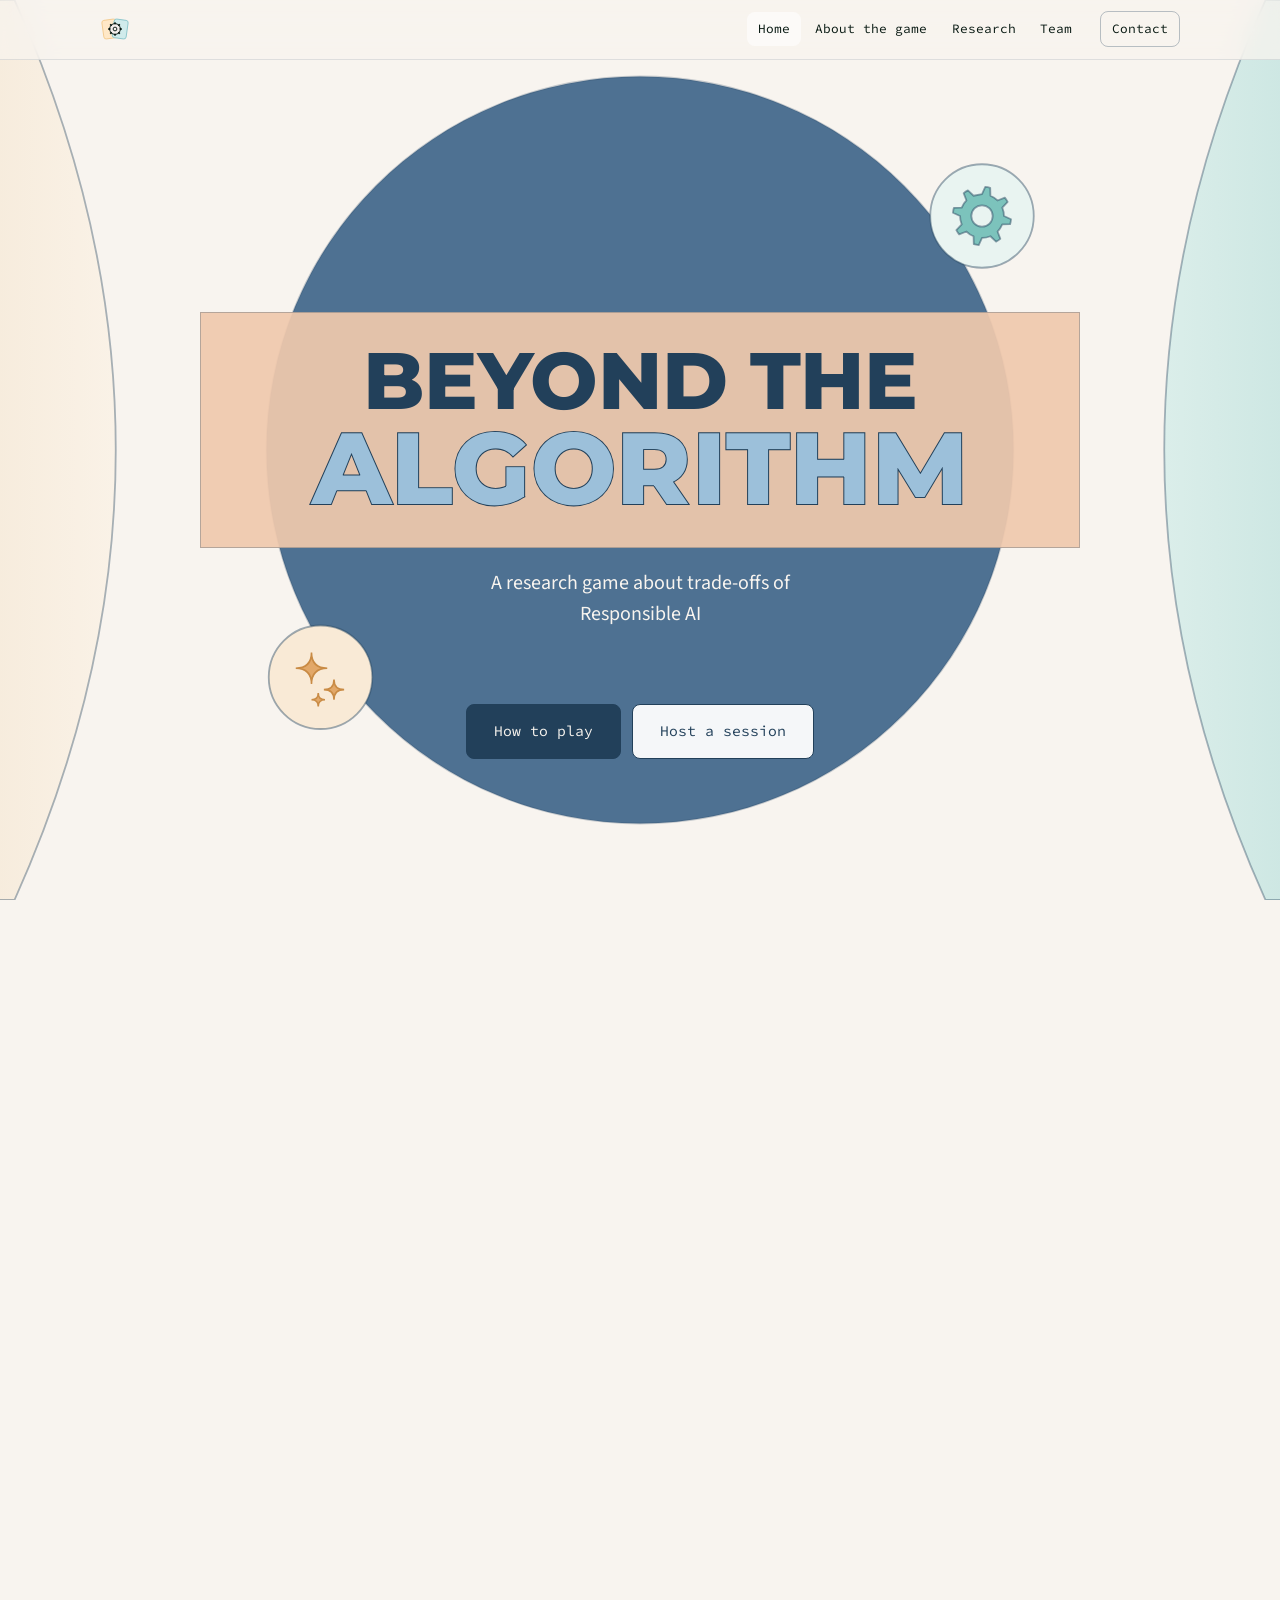
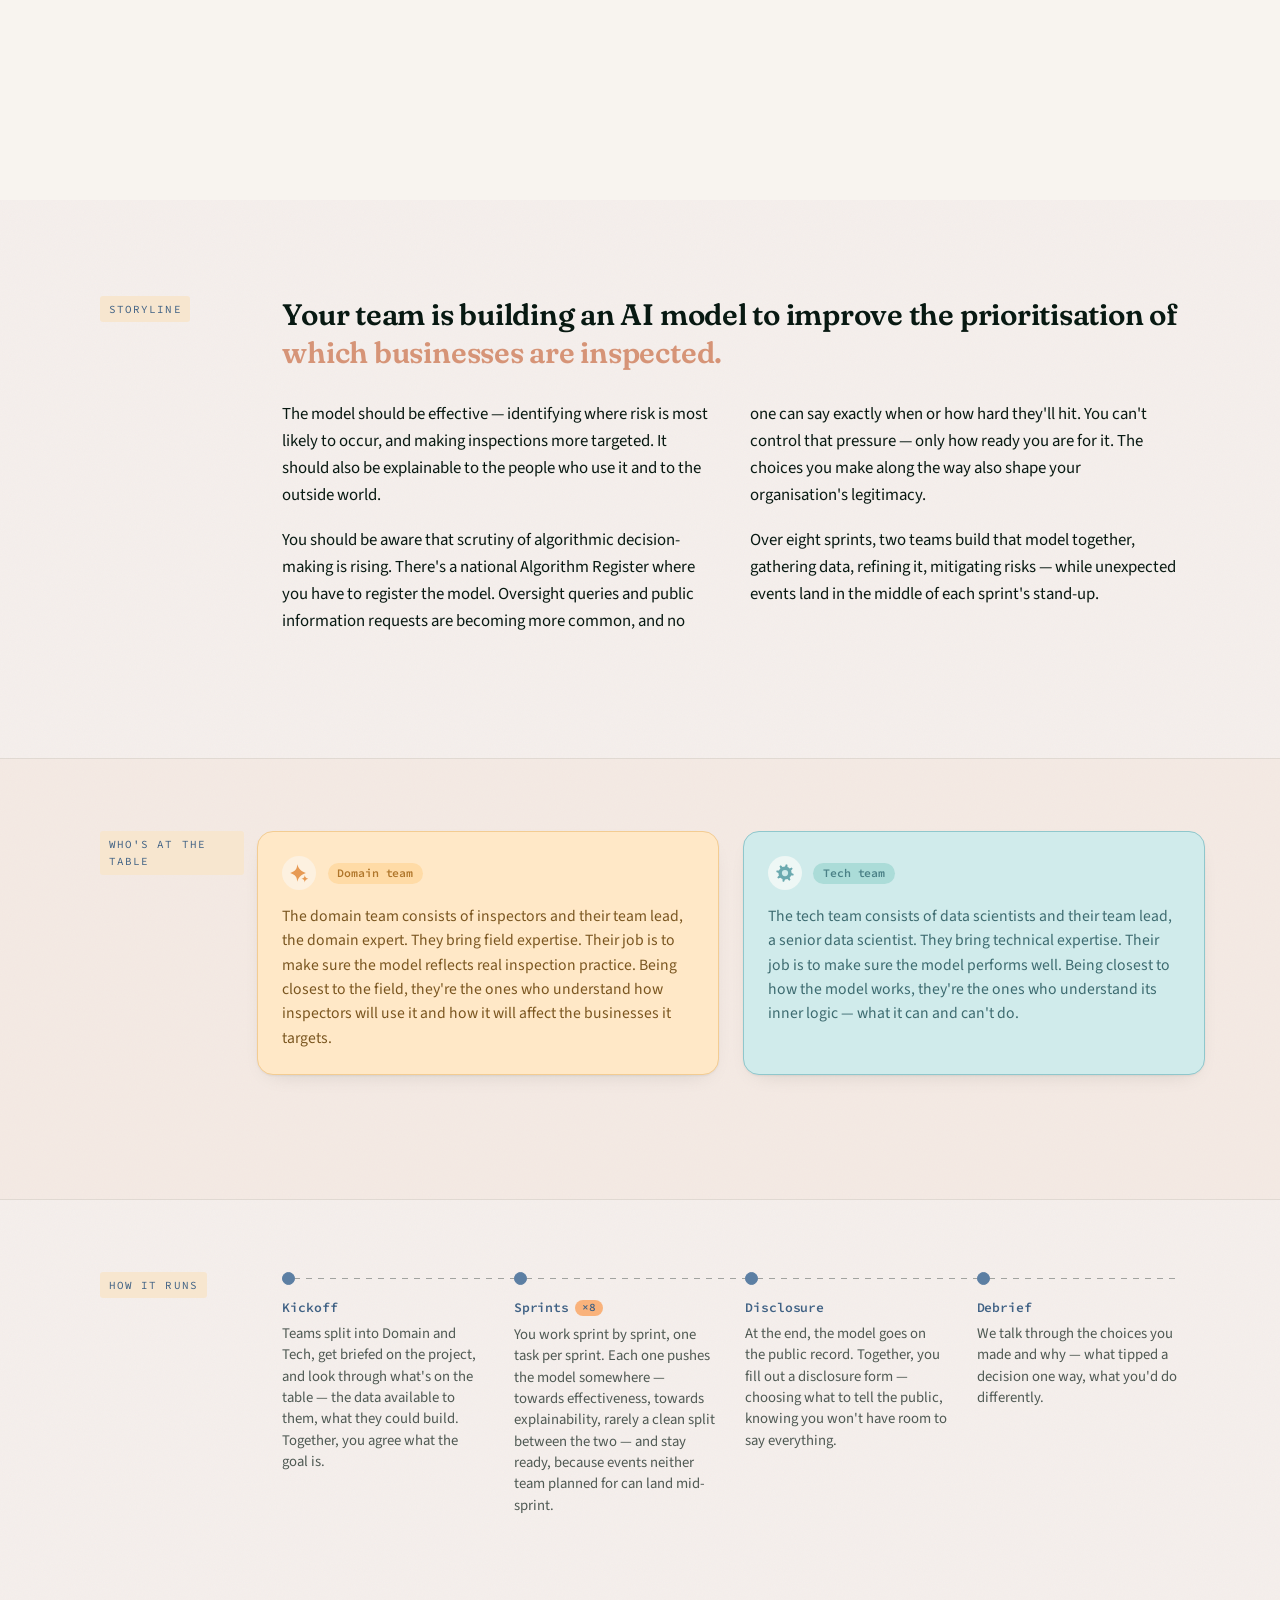
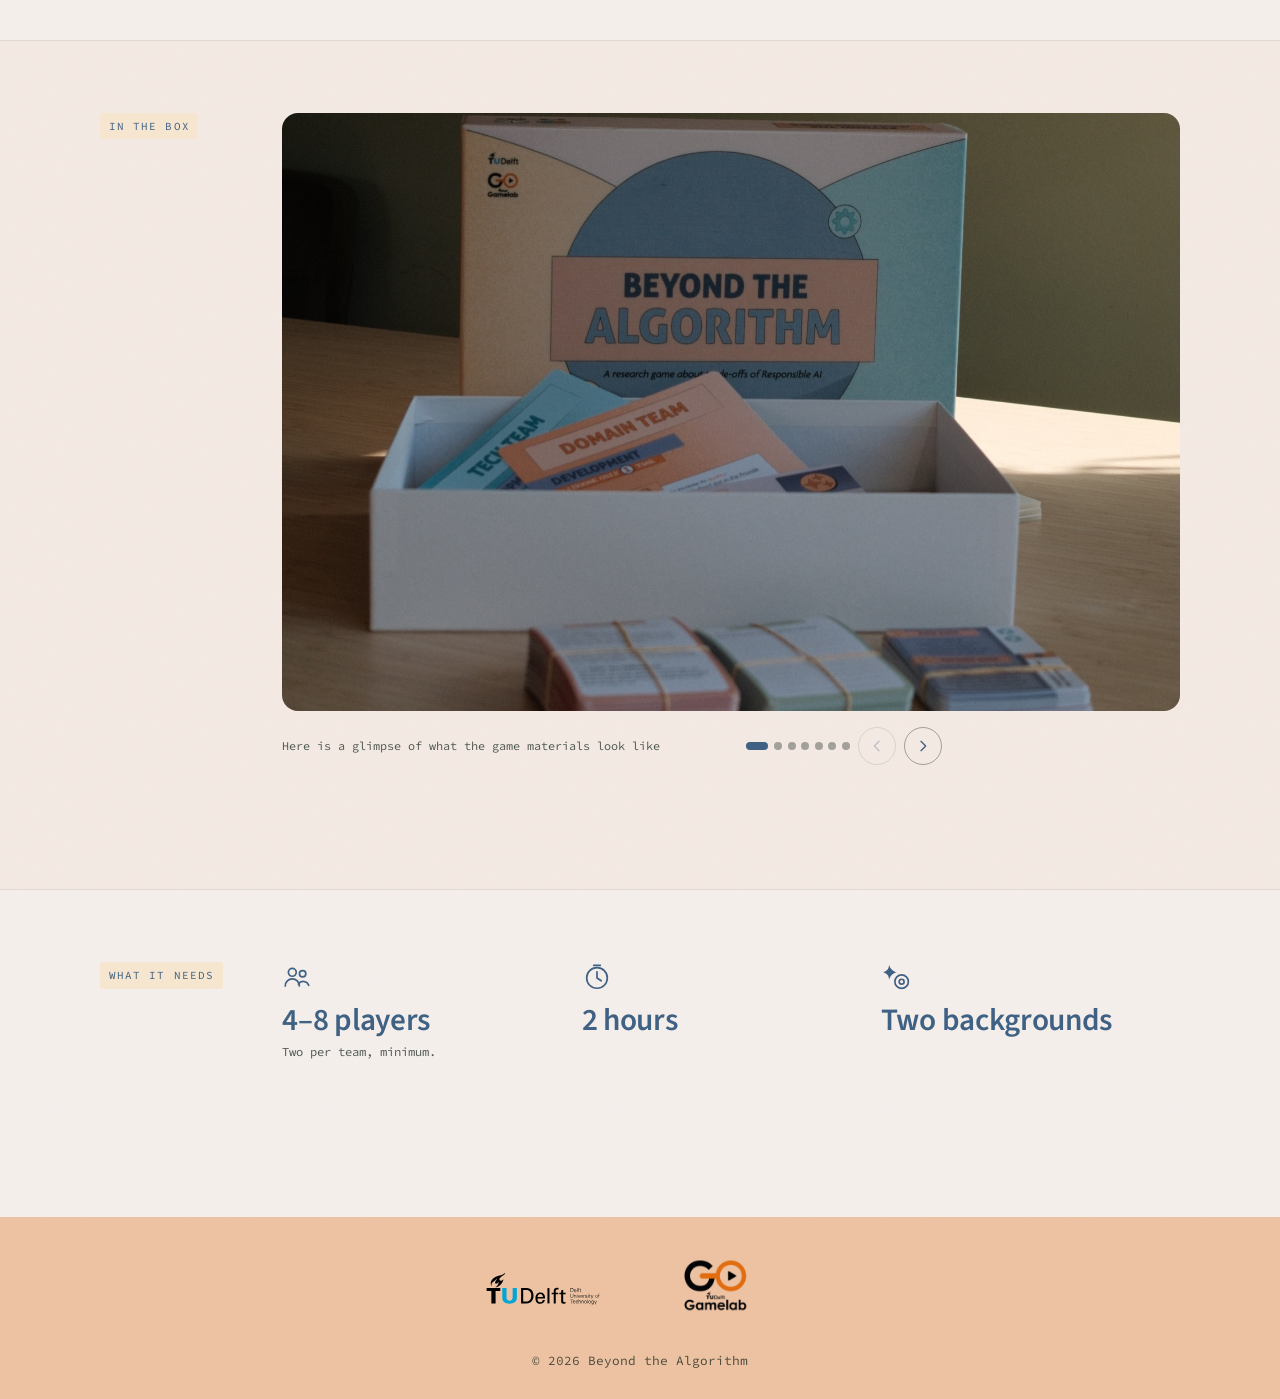
==== commit 51647f8c: "Festival photographs become a gallery; contact page becomes two cards Where it has been played had o" ====
--- a/index.html
+++ b/index.html
@@ -341,6 +341,12 @@
       <img src="assets/img/logos/tu-delft.svg" alt="TU Delft">
       <img class="logo--raster" src="assets/img/logos/gamelab.png" alt="TU Delft Gamelab">
     </div>
+    <!-- The work, not a person. The game has several authors - the
+         research, the game design and the supervision are different
+         people - so naming one of them here would quietly under-credit
+         the rest. TU Delft is deliberately absent: asserting
+         institutional copyright is not this page's call to make. -->
+    <p class="site-footer__legal">&copy; 2026 Beyond the Algorithm</p>
   </div>
 </footer>
 
--- a/assets/css/style.css
+++ b/assets/css/style.css
@@ -175,12 +175,6 @@
   font-style: italic;
 }
 
-.lede {
-  font-size: clamp(1.1rem, 1.9vw, 1.3rem);
-  line-height: 1.45;
-  max-width: 46ch;
-}
-
 /* Mono micro-labels: eyebrows, card tabs, nav, buttons, inputs */
 .eyebrow {
   font-family: var(--font-mono);
@@ -474,20 +468,16 @@
   color: #3d6b70;
 }
 
-.card--data {
-  background: var(--data-dark);
-  border-color: #5a5f76;
-  color: #f5efec;
-}
-.card--data h3 {
-  color: #f5efec;
-}
-.card--data p {
-  color: #f5efecd6;
-}
-.card--data .card__tab {
-  background: var(--data-light);
-  color: #3f4459;
+/* The emphasised card, currently the invitation on the contact page.
+   Warm fill rather than the dark --data slate that used to occupy this
+   slot: every other surface on that page is warm paper, and slate is a
+   game-artefact colour rather than a site surface.
+
+   Same specificity as .card (0,1,0), so it has to stay below it.
+   .card:hover is (0,2,0) and still wins, so the lift survives. */
+.card--invite {
+  background: var(--wedge-warm);
+  border-color: #e3bd91;
 }
 
 /* ---------------------------------------------------------
@@ -678,24 +668,6 @@
 }
 
 /* ---------------------------------------------------------
-   12. Callout
-   --------------------------------------------------------- */
-
-.note {
-  background: #ffffff9c;
-  border-left: 2px solid var(--paper-accent);
-  border-radius: 0 var(--radius) var(--radius) 0;
-  padding: 1rem 1.2rem;
-  font-size: 0.95rem;
-  color: var(--ink-soft);
-  max-width: var(--measure);
-}
-
-.note > *:last-child {
-  margin-bottom: 0;
-}
-
-/* ---------------------------------------------------------
    13. Bands
    --------------------------------------------------------- */
 
@@ -794,6 +766,16 @@
   gap: 1.5rem;
 }
 
+/* Its own full-width row under the logos. .site-footer__inner is a
+   centred wrapping flex, so a basis of 100% is what forces the break —
+   without it the line sits beside the logos and the footer reads as one
+   long row of unrelated things. */
+.site-footer__legal {
+  flex: 1 0 100%;
+  text-align: center;
+  color: var(--ink-faint);
+}
+
 /* Full strength: these are institutional marks and neither TU Delft's
    house style nor the Gamelab's allows theirs to be faded.
 
@@ -917,52 +899,62 @@
 
 /* A row of cards carries its own padding and border, so its text starts
    further right than the plain prose in every other spread. Pulling the
-   row out by exactly that inset puts the two back on one line. Only
-   above 820px: below it the label stacks, the cards go single-column
-   and everything already starts at the same place, so bleeding there
-   would just push them under the edge of the window. */
-@media (min-width: 820px) {
+   row out by exactly that inset puts the two back on one line.
+
+   1130px, and the number is arithmetic rather than taste. .wrap is
+   `min(100% - 2.5rem, var(--page))`, so until the viewport reaches
+   --page + 2.5rem = 1120px the page has exactly 20px of gutter on each
+   side — and this rule pulls 25px. A negative margin shrinks an
+   element's layout slot but not the box it actually paints, so those
+   extra 5px landed outside the viewport and put a horizontal scrollbar
+   on every page carrying a card row, at every width from 820px to
+   1130px. Exactly the failure documented on .logo--raster in the
+   footer, in the other direction.
+
+   At 1130px the gutter is (1130 - 1080) / 2 = 25px, which is the first
+   width where the bleed fits. Below it the cards simply do not bleed:
+   their text sits 25px right of the prose, which is a misalignment
+   nobody will notice and not a scrollbar, which everybody does. */
+@media (min-width: 1130px) {
   .spread__body--bleed {
     margin-inline: calc(-1 * (1.5rem + 1px));
   }
 }
 
-/* A .lede opening a spread is a standfirst, not a hero paragraph. It runs
-   wider than the 46ch reading measure so it spans the two prose columns
-   below it rather than sitting as a narrow block at the left edge. */
-@media (min-width: 820px) {
-  .spread__body > .lede {
-    max-width: 62ch;
-  }
-}
-
-/* A display line and its supporting prose, side by side. The statement
-   holds the left half, the explanation the right, and together they use
-   the full measure instead of stacking in one narrow column. */
-.lead-split {
-  display: grid;
-  gap: 1.5rem;
-  align-items: start;
-}
-
-@media (min-width: 820px) {
-  .lead-split {
-    grid-template-columns: 1fr 1fr;
-    gap: clamp(1.75rem, 3.5vw, 3rem);
-  }
-
-  .lead-split .storyline {
-    max-width: none;
-    margin-bottom: 0;
-  }
-
-  .lead-split__body > *:first-child {
+/* Prose left, a photograph column right. The third modifier of a spread
+   body, after --split (two prose columns) and --bleed (a card row pulled
+   back to the prose edge).
+
+   980px, not the 820px the other two use. The gallery carries a caption,
+   its dots and two 38px arrows on one line, which needs about 392px; at
+   820px this column is 334px and that bar wraps into two cramped rows.
+   At 980px the column is 409px and it holds. Below the query this is
+   plain block flow — the paragraph, then the gallery under it, which is
+   what the section looked like before it had more than one photograph.
+
+   The gallery is the wider half: a photograph at 456px earns the space,
+   a single sentence at 397px does not need it.
+
+   minmax(0, …) on both tracks is load-bearing. .gallery__track is a flex
+   scroll container, and its default min-width: auto would let four
+   slides push this column past its share of the row. */
+@media (min-width: 980px) {
+  .spread__body--aside {
+    display: grid;
+    grid-template-columns: minmax(0, 1fr) minmax(0, 1.15fr);
+    gap: clamp(1.75rem, 3.5vw, 2.75rem);
+    align-items: start;
+  }
+
+  .spread__body--aside > *:first-child {
     margin-top: 0;
   }
-
-  .lead-split__body p {
-    max-width: none;
-  }
+}
+
+/* Keeps the dots and arrows against the right edge on the narrow widths
+   where a long caption still wraps the bar onto two lines. */
+.spread__body--aside .gallery__nav {
+  margin-left: auto;
 }
 
 /* ---------------------------------------------------------
@@ -1685,6 +1677,27 @@
   object-position: center;
 }
 
+/* Two of the festival photographs do not survive a centred crop, so they
+   name their own focal point. Both selectors below are (0,1,1), exactly
+   like the rule above, so it is position in the file and nothing else
+   that lets them win. Keep them here.
+
+   Cropping these in the file instead would be tidier, but sips on macOS
+   only does a centred crop — which is what object-fit: cover already
+   does — so there is nothing to be gained by baking it in.
+
+   --floor: close to half of that frame is suspended ceiling.
+   --tall: the one portrait in the set. A 3:4 frame keeps only its middle
+   half in a 3:2 window, and centred that half cuts the lettering off the
+   banner the caption is naming. */
+.gallery__slide--floor img {
+  object-position: center 85%;
+}
+
+.gallery__slide--tall img {
+  object-position: center 90%;
+}
+
 .gallery__bar {
   display: flex;
   align-items: center;
@@ -1795,8 +1808,7 @@
 
 h1,
 h2,
-h3,
-.cta h2 {
+h3 {
   font-family: var(--font-display);
   font-weight: 600;
   letter-spacing: -0.008em;
@@ -1858,8 +1870,8 @@
 
    Scoped to the split that follows the display line, not to
    .spread__body--split generally: research.html uses the same layout
-   twice, after a .lede rather than a .storyline, and those sections are
-   long enough that they do not want the extra size. */
+   twice with no display line above it at all, and those sections carry
+   enough prose that they do not want the extra size. */
 .storyline + .spread__body--split p {
   font-size: 1.05rem;
   line-height: 1.6;
@@ -2464,98 +2476,36 @@
 /* ---------------------------------------------------------
    25. Contact
 
-   The one page that is a single task rather than something to
-   read, so it drops the spread layout the rest of the site
-   uses and gives the form its own screen: artwork on the left,
-   running to the viewport edge, form on the right.
+   Used to be the one page with its own layout: artwork bleeding
+   off the left edge, a form on the right. Both are gone now —
+   the artwork sat oddly once the form it was paired with came
+   out, and the page underneath it is just two short sections.
+   It uses the site's standard page-banner + .spread pattern
+   (see sections 16 and the page banner rules) like Research and
+   Team do, rather than carrying its own grid for that. Only what
+   still has no equivalent elsewhere stays here: the email link,
+   the social pill and the two-card row.
    --------------------------------------------------------- */
 
-.contact {
-  padding-block: 0;
-}
-
-.contact__grid {
-  display: grid;
-  align-items: stretch;
-}
-
-/* Below the breakpoint the artwork becomes a short band above the
-   heading. It is decoration, not content, so on a phone it earns a
-   glance and no more — a full column of it would push the first input
-   most of a screen down. */
-.contact__art {
-  height: clamp(140px, 28vh, 220px);
-  overflow: hidden;
-}
-
-.contact__art svg {
-  display: block;
-  width: 100%;
-  height: 100%;
-}
-
-.contact__panel {
-  /* Matches .wrap's gutter so the form lines up with the header and
-     footer above and below it. */
-  padding: clamp(2.25rem, 6vw, 4rem) 1.25rem clamp(2.75rem, 7vw, 4.5rem);
-  width: min(100%, 34rem);
-  margin-inline: auto;
-}
-
-.contact__title {
-  margin: 0 0 clamp(1.5rem, 4vw, 2.25rem);
-  font-size: clamp(2.4rem, 7vw, 3.4rem);
-  line-height: 1.05;
-}
-
-@media (min-width: 900px) {
-  .contact__grid {
-    /* The artwork takes the smaller share: it is the backdrop, and the
-       form is what the page is for. */
-    grid-template-columns: 42fr 58fr;
-    min-height: min(82svh, 760px);
-  }
-
-  .contact__art {
-    height: auto;
-  }
-
-  /* Pulled off the left edge of the wrap and out to the viewport, so the
-     artwork bleeds rather than sitting in a box. The grid column is
-     already at the page edge — this only undoes the section's own
-     inline padding, of which there is none — so there is nothing here to
-     push a scrollbar the way the footer logo once did. */
-  /* Centred in its own column rather than pinned to the artwork's edge.
-     Left-aligned, the form hugged the illustration and left a couple of
-     hundred pixels of nothing down the right-hand side of the page. */
-  .contact__panel {
-    padding-inline: clamp(2rem, 5vw, 3.5rem);
-    align-self: center;
-  }
-}
-
-/* ---- Two sections, no form -------------------------------
+/* ---- No form, and no buttons either ------------------------
    The form asked for an inbox this site doesn't have yet, and
    silently risked losing a message the moment someone actually
    used it. Gone. In its place: the plain address people can act
    on right now, and the invitation that used to sit in the
    home page's footer, given a proper home instead of getting
-   dropped when the merge came apart. */
-
-.contact__section + .contact__section {
-  margin-top: clamp(2.25rem, 6vw, 3.25rem);
-  padding-top: clamp(2.25rem, 6vw, 3.25rem);
-  border-top: 1px solid var(--rule);
-}
-
-.contact__section p {
-  margin: 0.6rem 0 0;
-  color: var(--ink-soft);
-}
-
-.contact__section .btn-row {
-  margin-top: 1.5rem;
-}
+   dropped when the merge came apart.
+
+   The two were stacked .spread blocks with a rule between them,
+   which read as two unrelated sections when they are two ways of
+   doing the same thing — both end at the same address. They are
+   now one spread holding a .grid.grid--2 row of two cards, the
+   same row "Who's at the table" uses on the home page.
+
+   Neither card has a button. Each one ended in a mailto: button
+   sitting directly beneath the address it linked to, which gave
+   a visitor two identical things to click and said nothing the
+   sentence had not already said. The address is simply inline in
+   the prose. */
 
 /* Set on the link itself rather than a wrapping paragraph — the address
    now sits inline in a sentence instead of on its own line, so the
@@ -2570,11 +2520,15 @@
 }
 
 .contact__social {
-  margin: 1rem 0 0;
-}
-
+  margin: 1.25rem 0 0;
+}
+
+/* inline-flex, not inline-block: the pill now carries the LinkedIn mark
+   beside its label, and the two have to sit on a shared centre line. */
 .contact__social a {
-  display: inline-block;
+  display: inline-flex;
+  align-items: center;
+  gap: 0.45rem;
   font-family: var(--font-mono);
   font-size: 0.74rem;
   padding: 0.35rem 0.8rem;
@@ -2584,8 +2538,42 @@
   color: var(--ink);
 }
 
+/* Load-bearing, not polish. The global `img, svg { max-width: 100%;
+   height: auto }` leaves an inline svg that carries a viewBox and no
+   dimensions at the replaced-element default of 300x150. */
+.contact__social svg {
+  width: 1em;
+  height: 1em;
+  flex: none;
+}
+
+/* The pill sits on white in one card and on the warm fill in the other,
+   and the old #ffffff99 was invisible against both. */
 .contact__social a:hover {
-  background: #ffffff99;
+  background: #0819120f;
+}
+
+/* ---- The two contact cards -------------------------------
+   Both cards are stretched to the same height by the grid. These push
+   the LinkedIn pill to the bottom of the height it was given, so the
+   two cards read as a matched pair rather than as one card that
+   happens to be taller. */
+.contact-cards .card {
+  display: flex;
+  flex-direction: column;
+}
+
+.contact-cards .contact__social {
+  margin-top: auto;
+}
+
+/* h2 inside a card, not across a page. The global h2 is
+   clamp(1.8rem, 4vw, 2.9rem) — sized for a section opener, and far too
+   large inside a box with 1.5rem of padding. */
+.contact-cards h2 {
+  font-size: 1.35rem;
+  line-height: 1.15;
+  margin: 0 0 0.75rem;
 }
 
 /* ---------------------------------------------------------
@@ -2622,3 +2610,4 @@
 .shot--wide.shot--photo img {
   object-position: center 72%;
 }
+
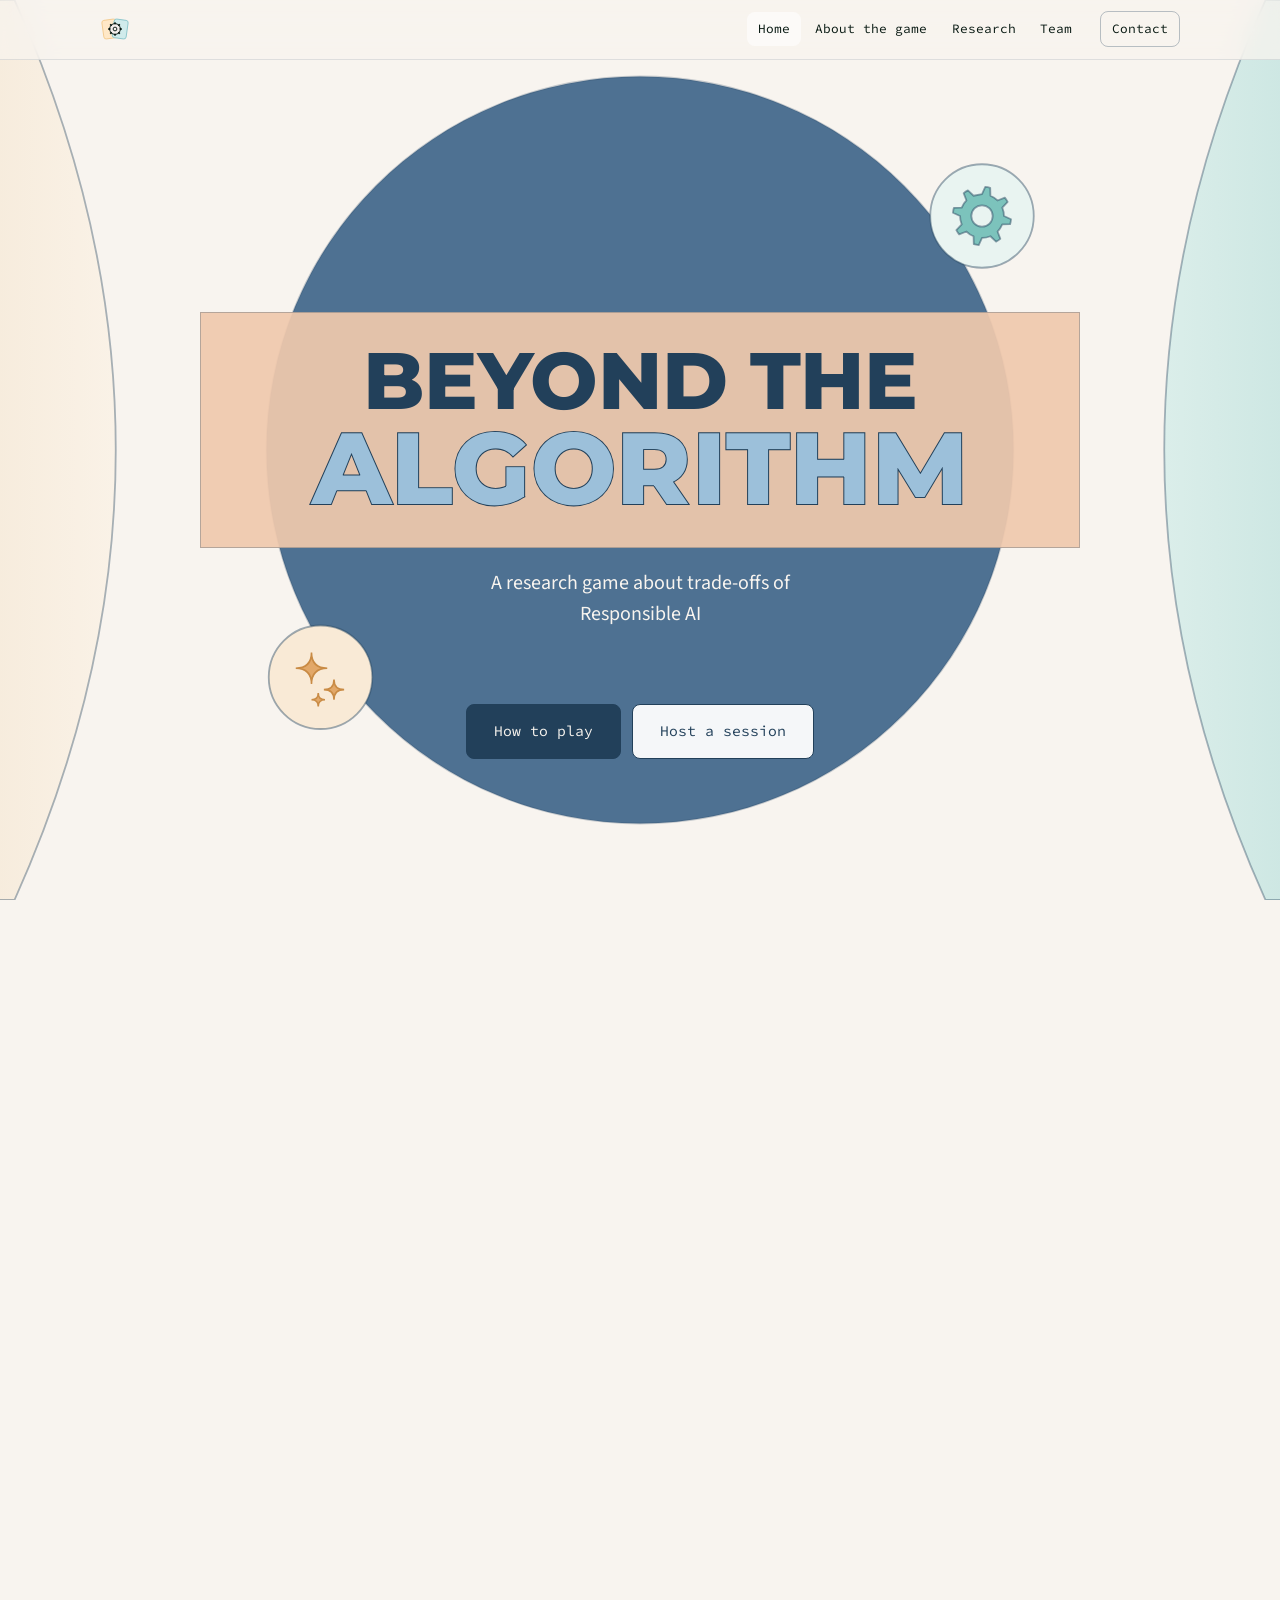
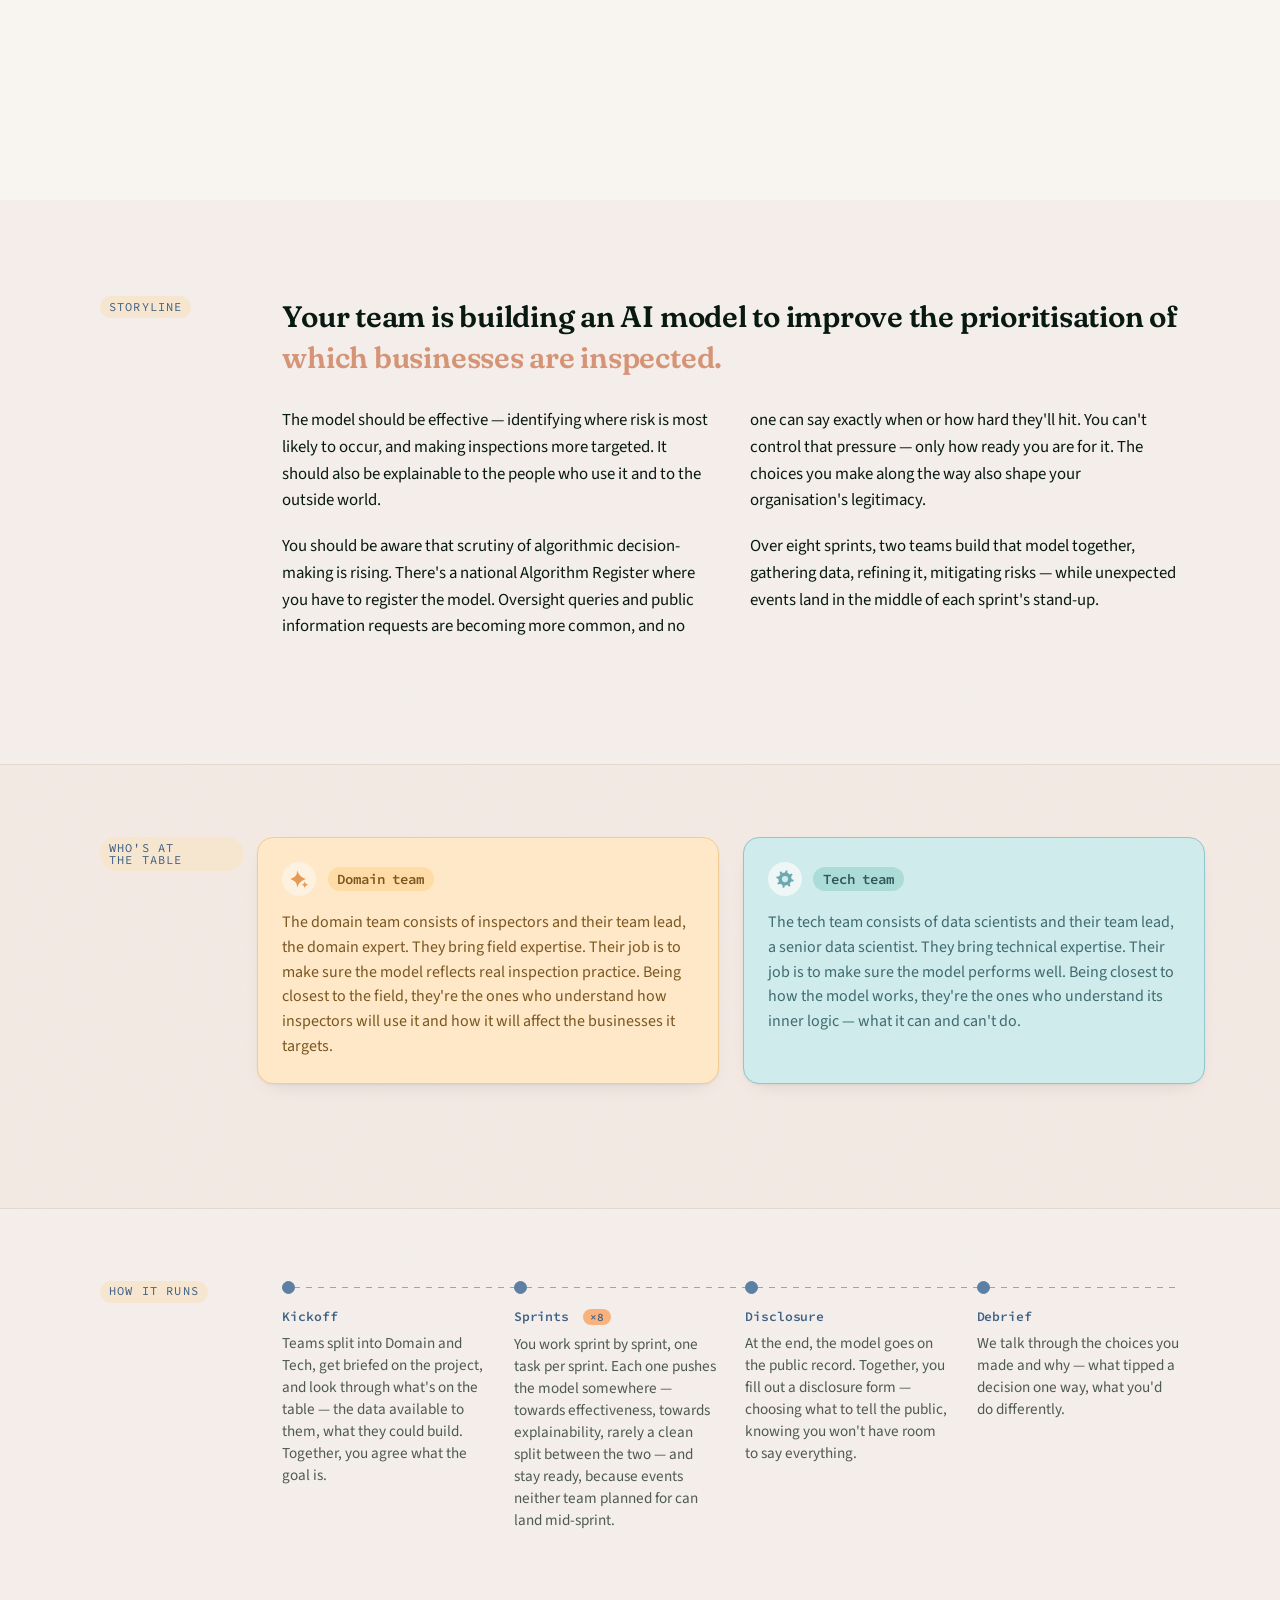
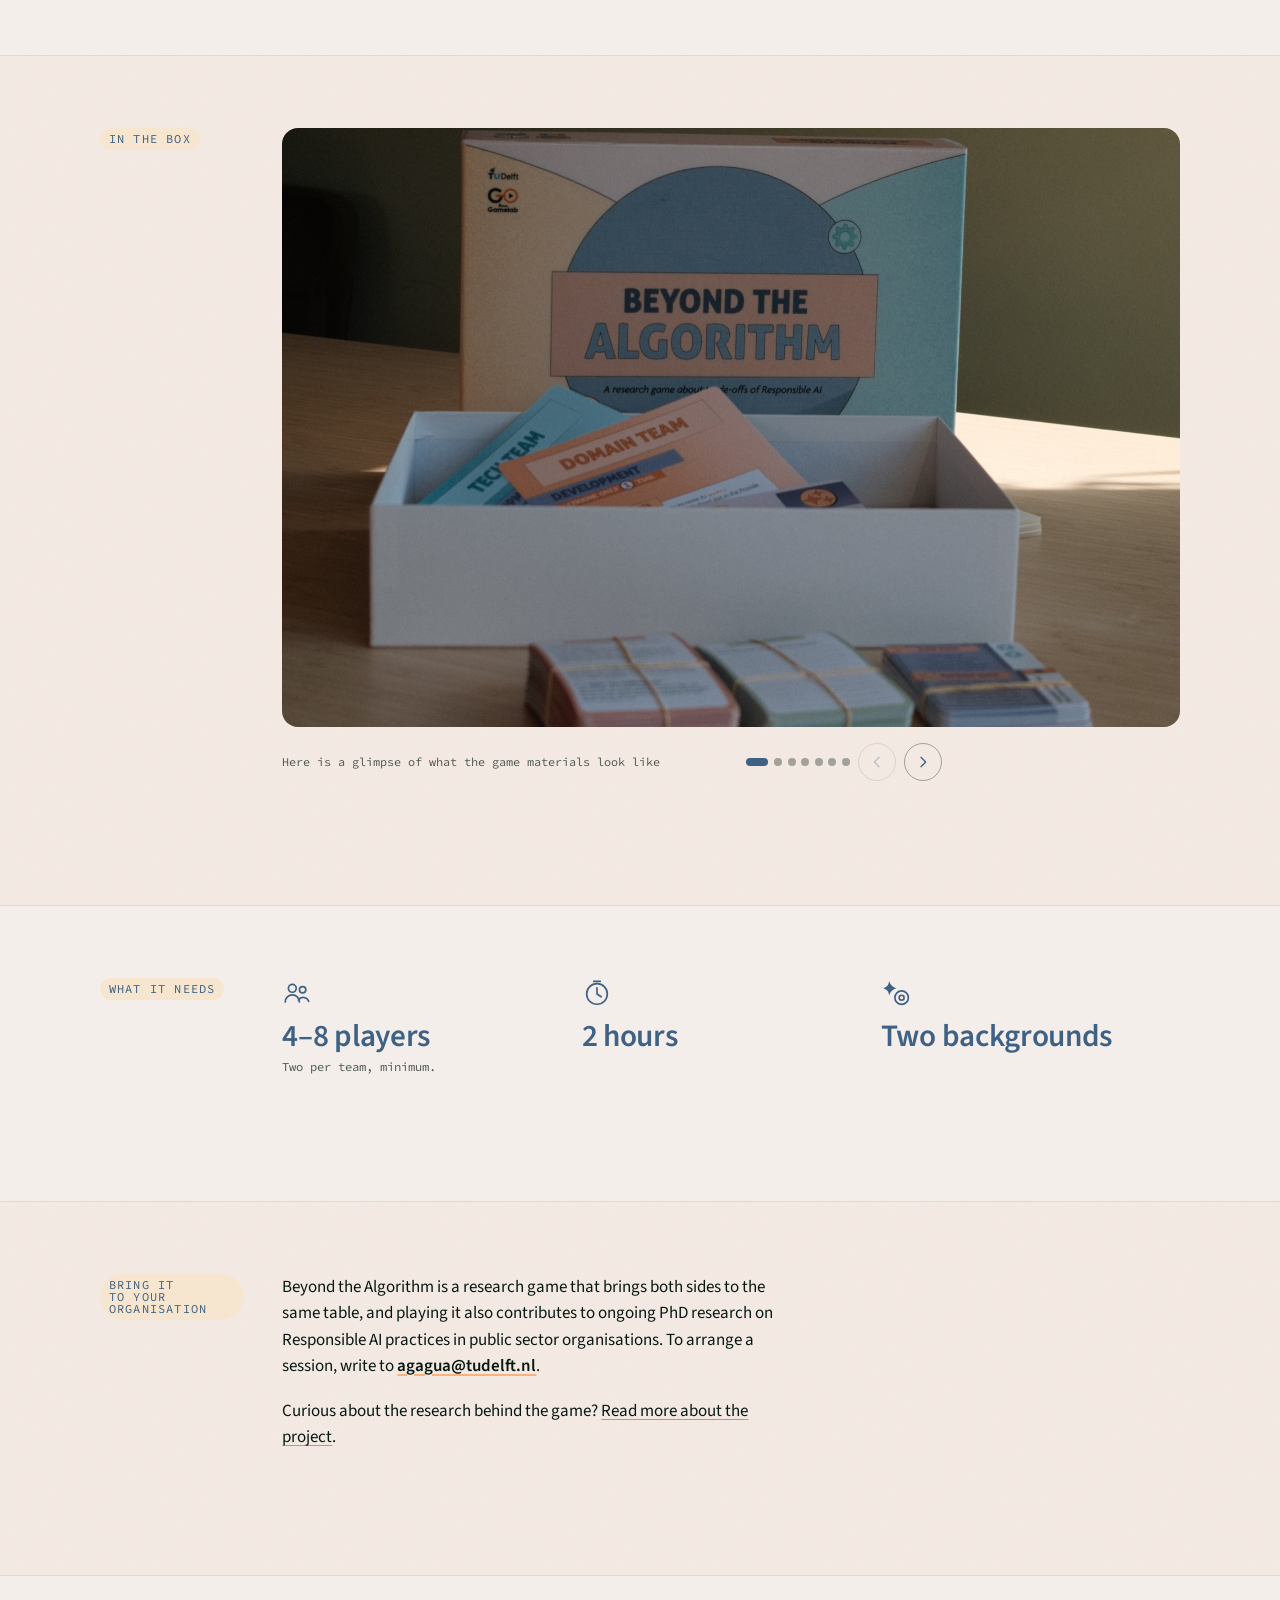
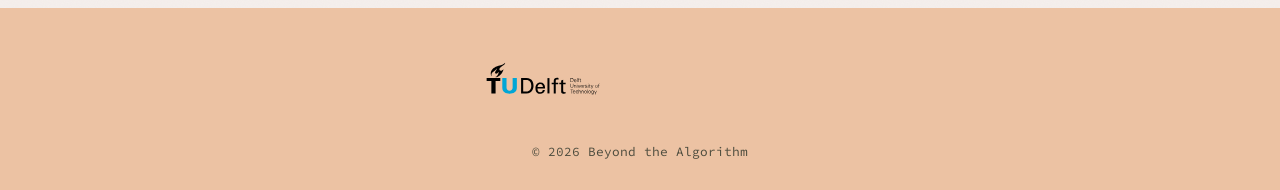
==== commit 5007335a: "Close the critique backlog, then consolidate the design system Fixes the outstanding accessibility/U" ====
--- a/index.html
+++ b/index.html
@@ -5,6 +5,24 @@
 <meta name="viewport" content="width=device-width, initial-scale=1">
 <title>Beyond the Algorithm — A research game about trade-offs of Responsible AI</title>
 <meta name="description" content="Beyond the Algorithm is a research game in which two teams — Domain and Tech — build an AI model for risk-based inspections over eight sprints. Players balance competing demands under real institutional pressure, then put their choices on the public record.">
+<link rel="canonical" href="https://a-gagua.github.io/Beyond-the-Algorithm/">
+
+<!-- Link previews. og:image has to be an absolute URL: LinkedIn, Slack
+     and WhatsApp all ignore a relative one, which is why this site
+     shared with a title and no picture. The image is the hero lid,
+     rendered at the 1.91:1 those cards crop to. -->
+<meta property="og:type" content="website">
+<meta property="og:site_name" content="Beyond the Algorithm">
+<meta property="og:locale" content="en_GB">
+<meta property="og:url" content="https://a-gagua.github.io/Beyond-the-Algorithm/">
+<meta property="og:title" content="Beyond the Algorithm — A research game about trade-offs of Responsible AI">
+<meta property="og:description" content="Beyond the Algorithm is a research game in which two teams — Domain and Tech — build an AI model for risk-based inspections over eight sprints. Players balance competing demands under real institutional pressure, then put their choices on the public record.">
+<meta property="og:image" content="https://a-gagua.github.io/Beyond-the-Algorithm/assets/img/share.jpg">
+<meta property="og:image:type" content="image/jpeg">
+<meta property="og:image:width" content="1200">
+<meta property="og:image:height" content="630">
+<meta property="og:image:alt" content="The Beyond the Algorithm wordmark on the game's box-lid artwork: a deep blue disc between a warm and a cool field.">
+<meta name="twitter:card" content="summary_large_image">
 <link rel="icon" href="assets/img/mark.svg" type="image/svg+xml">
 <link rel="preconnect" href="https://fonts.googleapis.com">
 <link rel="preconnect" href="https://fonts.gstatic.com" crossorigin>
@@ -19,7 +37,12 @@
     <a class="brand" href="index.html" aria-label="Beyond the Algorithm — home">
       <img class="brand__mark" src="assets/img/mark.svg" alt="">
     </a>
-    <button class="nav-toggle" type="button" aria-expanded="false" aria-controls="nav">Menu</button>
+    <!-- aria-label carries the name now that the word is gone; the two
+         icons swap on aria-expanded, which main.js already maintains. -->
+    <button class="nav-toggle" type="button" aria-expanded="false" aria-controls="nav" aria-label="Menu">
+      <svg class="nav-toggle__open" viewBox="0 0 24 24" aria-hidden="true"><path d="M3 6h18M3 12h18M3 18h18"/></svg>
+      <svg class="nav-toggle__close" viewBox="0 0 24 24" aria-hidden="true"><path d="M5 5l14 14M19 5L5 19"/></svg>
+    </button>
     <nav class="nav" id="nav" aria-label="Main">
       <a href="index.html">Home</a>
       <a href="index.html#about">About the game</a>
@@ -50,6 +73,30 @@
               <stop offset="0" stop-color="#a3d2cd"/>
               <stop offset="1" stop-color="#dbeeea"/>
             </linearGradient>
+
+            <!-- A top-and-bottom fade for the two coloured fields, used on
+                 phones only. There the lid renders as a band across the
+                 middle of the paper, and the fields - which run the full
+                 height of this canvas - stopped at a hard horizontal line
+                 at each end, so the artwork read as a rectangle laid on the
+                 page. The ground behind them is already --lid-paper, so
+                 fading them simply lets the page through and the edge stops
+                 existing.
+
+                 Nothing references this until the max-width: 760px block in
+                 style.css does, which is what keeps the desktop lid - where
+                 the fields are meant to reach the top and bottom of the
+                 screen - exactly as it was. -->
+            <linearGradient id="lid-fade" x1="0" y1="0" x2="0" y2="1">
+              <stop offset="0"    stop-color="#fff" stop-opacity="0"/>
+              <stop offset="0.20" stop-color="#fff" stop-opacity="1"/>
+              <stop offset="0.80" stop-color="#fff" stop-opacity="1"/>
+              <stop offset="1"    stop-color="#fff" stop-opacity="0"/>
+            </linearGradient>
+
+            <mask id="lid-fade-mask" maskUnits="userSpaceOnUse" x="0" y="0" width="1200" height="800">
+              <rect width="1200" height="800" fill="url(#lid-fade)"/>
+            </mask>
           </defs>
 
           <g class="lid__ground">
@@ -97,7 +144,7 @@
         <!-- The title plate, as printed on the lid: peach band, two lines,
              the second in the lighter blue with the darker outline. -->
         <div class="hero__plate">
-          <h1>Beyond the<span>Algorithm</span></h1>
+          <h1>Beyond the <span>Algorithm</span></h1>
         </div>
 
         <p class="hero__tagline">A research game about trade-offs of Responsible AI</p>
@@ -125,7 +172,7 @@
     <div class="wrap">
 
       <div class="spread">
-        <p class="spread__label">Storyline</p>
+        <h2 class="spread__label">Storyline</h2>
         <div class="spread__body">
           <!-- The display line is the opening sentence of the supplied copy,
                lifted out so the section has a hook. The list that followed it
@@ -156,7 +203,7 @@
     <div class="wrap">
 
       <div class="spread">
-        <p class="spread__label">Who's at the table</p>
+        <h2 class="spread__label">Who's at the table</h2>
         <div class="spread__body">
           <!-- --bleed pulls the row out by the cards' own padding and border,
                so the text inside them lines up with the plain prose in every
@@ -197,40 +244,33 @@
     <div class="wrap">
 
       <div class="spread">
-        <p class="spread__label">How it runs</p>
-        <div class="spread__body">
-          <!-- Four stops on a line, all four readable at once. This was
-               once a tablist that hid three quarters of the text behind
-               clicks; that is not what is happening here. Every word stays
-               on the page and a click only emphasises one stop, so the
-               section still reads as a picture of a session for anyone
-               who never touches it.
-
-               The heading is a <button> because it does something on
-               click. Nothing here is a link and nothing navigates, so a
-               button is the honest element — it also gets keyboard
-               operation and a focus ring for free, which a div would not.
-               aria-pressed carries the state, since this is a toggle
-               rather than a tab over hidden panels.
+        <h2 class="spread__label">How it runs</h2>
+        <div class="spread__body">
+          <!-- Four stops on a line, all four readable at once and at equal
+               weight — a picture of a session, not an interactive control.
+               This used to be a click-to-emphasise toggle; it dimmed the
+               other three stops below the accessible contrast floor with
+               no visible affordance and no obvious way back, so the
+               interaction is gone and these are now plain headings.
 
                The per-stop durations are gone for good — they totalled
                150 minutes against a session that runs 2 hours. The total
                is stated once, under "What it needs". -->
-          <ol class="run" data-run>
+          <ol class="run">
             <li class="run__stop">
-              <h3><button class="run__trigger" type="button" aria-pressed="false">Kickoff</button></h3>
+              <h3>Kickoff</h3>
               <p>Teams split into Domain and Tech, get briefed on the project, and look through what's on the table — the data available to them, what they could build. Together, you agree what the goal is.</p>
             </li>
             <li class="run__stop run__stop--long">
-              <h3><button class="run__trigger" type="button" aria-pressed="false">Sprints <span class="run__count">×8</span></button></h3>
+              <h3>Sprints <span class="run__count">×8</span></h3>
               <p>You work sprint by sprint, one task per sprint. Each one pushes the model somewhere — towards effectiveness, towards explainability, rarely a clean split between the two — and stay ready, because events neither team planned for can land mid-sprint.</p>
             </li>
             <li class="run__stop">
-              <h3><button class="run__trigger" type="button" aria-pressed="false">Disclosure</button></h3>
+              <h3>Disclosure</h3>
               <p>At the end, the model goes on the public record. Together, you fill out a disclosure form — choosing what to tell the public, knowing you won't have room to say everything.</p>
             </li>
             <li class="run__stop">
-              <h3><button class="run__trigger" type="button" aria-pressed="false">Debrief</button></h3>
+              <h3>Debrief</h3>
               <p>We talk through the choices you made and why — what tipped a decision one way, what you'd do differently.</p>
             </li>
           </ol>
@@ -244,7 +284,7 @@
     <div class="wrap">
 
       <div class="spread">
-        <p class="spread__label">In the box</p>
+        <h2 class="spread__label">In the box</h2>
         <div class="spread__body">
           <!-- Every slide is forced to 3:2 and object-fit: cover by the CSS,
                so the photographs do not have to share a shape — but they do
@@ -278,7 +318,7 @@
     <div class="wrap">
 
       <div class="spread">
-        <p class="spread__label">What it needs</p>
+        <h2 class="spread__label">What it needs</h2>
         <div class="spread__body">
           <!-- The symbols are the box's own: the player count and the clock
                are printed on the lid, and the sparkle and gear are the marks
@@ -326,11 +366,28 @@
     </div>
   </section>
 
+  <!-- The page used to end on "What it needs" with no close: a reader who
+       arrived convinced had nowhere to go but the nav. This reuses
+       contact.html's "Play it at your organisation" paragraph verbatim —
+       same promise, same address — rather than stating a new claim, and
+       adds the one line the page never said: that this is part of a PhD
+       project, with a route to the full account on Research. -->
+  <section class="band band--tint">
+    <div class="wrap">
+
+      <div class="spread">
+        <h2 class="spread__label">Bring it to your organisation</h2>
+        <div class="spread__body">
+          <p>Beyond the Algorithm is a research game that brings both sides to the same table, and playing it also contributes to ongoing PhD research on Responsible AI practices in public sector organisations. To arrange a session, write to <a class="contact__email" href="mailto:agagua@tudelft.nl">agagua@tudelft.nl</a>.</p>
+          <p>Curious about the research behind the game? <a href="research.html">Read more about the project</a>.</p>
+        </div>
+      </div>
+
+    </div>
+  </section>
+
 </main>
 
-<!-- "Play it at your organisation" used to live here, merged into this
-     footer. It has moved to contact.html, where it sits beside the one
-     way to actually act on it, instead of next to a partner's crest. -->
 <footer class="site-footer">
   <div class="wrap site-footer__inner">
     <!-- gamelab.png is a screen capture, not a supplied asset: opaque white
--- a/assets/css/style.css
+++ b/assets/css/style.css
@@ -57,11 +57,22 @@
   --gap: 1.5rem;
   --radius: 8px;
   --radius-lg: 16px;
+  --radius-pill: 999px;
 
   --shadow-card: 0 1px 2px #0819120d, 0 8px 24px -14px #08191233;
   --shadow-lift: 0 2px 4px #08191212, 0 18px 40px -20px #08191238;
 
   --rule: #08191214;
+
+  /* A small hairline scale, one step per weight actually in use on a
+     border. --rule is the divider between sections; these are the
+     tighter, boxed-in weights that show up on cards, controls, and
+     dashed edges. Named rather than left as repeated raw hex so the
+     four steps read as a deliberate scale, not four accidents. */
+  --line-soft: #08191212;
+  --line: #08191226;
+  --line-strong: #08191233;
+  --line-loud: #08191238;
 
   /* Fractal noise at very low opacity. Inline so there is no extra
      request and nothing to 404 on GitHub Pages. */
@@ -289,13 +300,47 @@
 .nav-toggle {
   display: none;
   background: transparent;
-  border: 1px solid #08191233;
+  border: 1px solid var(--line-strong);
   border-radius: var(--radius);
-  padding: 0.4rem 0.7rem;
-  font-family: var(--font-mono);
-  font-size: 0.78rem;
+  padding: 0;
   color: var(--ink);
   cursor: pointer;
+}
+
+/* A burger rather than the word "Menu". The label lives on aria-label,
+   so the button still announces itself to a screen reader.
+
+   Stroke, not fill: the two icons are open paths, and the global
+   `img, svg { max-width: 100% }` would otherwise leave a viewBox-only
+   svg at the 300x150 replaced-element default - the same trap the
+   LinkedIn mark on the contact page had to dodge. */
+.nav-toggle svg {
+  width: 1.3rem;
+  height: 1.3rem;
+  display: block;
+  fill: none;
+  stroke: currentColor;
+  stroke-width: 2;
+  stroke-linecap: round;
+}
+
+/* Open swaps to a close cross, driven off the same aria-expanded the
+   script already maintains — no second state to keep in sync.
+
+   Written as a descendant rather than the bare `.nav-toggle__close`,
+   because `.nav-toggle svg { display: block }` above is a class plus a
+   type and would otherwise beat a lone class and leave both icons
+   showing at once. Two classes clears it. */
+.nav-toggle .nav-toggle__close {
+  display: none;
+}
+
+.nav-toggle[aria-expanded="true"] .nav-toggle__open {
+  display: none;
+}
+
+.nav-toggle[aria-expanded="true"] .nav-toggle__close {
+  display: block;
 }
 
 .nav {
@@ -323,8 +368,14 @@
 }
 
 @media (max-width: 800px) {
+  /* grid + a 44px floor rather than display:block with padding: the
+     icon is 20.8px, so padding alone would leave a ~38px button, under
+     the size a thumb reliably hits. */
   .nav-toggle {
-    display: block;
+    display: grid;
+    place-items: center;
+    min-width: 44px;
+    min-height: 44px;
   }
 
   .nav {
@@ -380,7 +431,7 @@
 
 .btn--ghost {
   background: transparent;
-  border-color: #08191233;
+  border-color: var(--line-strong);
   color: var(--ink);
 }
 
@@ -404,7 +455,7 @@
   border-radius: var(--radius-lg);
   padding: 1.5rem;
   box-shadow: var(--shadow-card);
-  border: 1px solid #08191212;
+  border: 1px solid var(--line-soft);
 }
 
 .card > *:last-child {
@@ -426,15 +477,15 @@
 
 .card p {
   color: var(--ink-soft);
-  font-size: 0.98rem;
+  font-size: 1rem;
 }
 
 .card__tab {
   display: inline-block;
   font-family: var(--font-mono);
-  font-size: 0.72rem;
+  font-size: 0.875rem;
   padding: 0.25rem 0.6rem;
-  border-radius: 999px;
+  border-radius: var(--radius-pill);
   margin-bottom: 0.85rem;
 }
 
@@ -444,7 +495,7 @@
 }
 .card--domain .card__tab {
   background: var(--domain-header);
-  color: #b0762a;
+  color: #7a5620;
 }
 .card--domain h3 {
   color: #b0762a;
@@ -459,7 +510,7 @@
 }
 .card--tech .card__tab {
   background: var(--tech-header);
-  color: #4a8086;
+  color: #305559;
 }
 .card--tech h3 {
   color: #4a8086;
@@ -477,7 +528,7 @@
    .card:hover is (0,2,0) and still wins, so the lift survives. */
 .card--invite {
   background: var(--wedge-warm);
-  border-color: #e3bd91;
+  border-color: var(--wedge-warm-accent);
 }
 
 /* ---------------------------------------------------------
@@ -521,7 +572,7 @@
   flex: 1 1 4rem;
   min-width: 3.25rem;
   background: #fffdfb;
-  border: 1px solid #08191214;
+  border: 1px solid var(--rule);
   border-radius: var(--radius);
   padding: 0.7rem 0.5rem;
   text-align: center;
@@ -538,7 +589,7 @@
   display: grid;
   gap: 1rem;
   padding-block: 1.75rem;
-  border-top: 1px solid #08191214;
+  border-top: 1px solid var(--rule);
   align-items: start;
 }
 
@@ -567,7 +618,7 @@
 .person {
   background: #fffdfb;
   border-radius: var(--radius-lg);
-  border: 1px solid #08191212;
+  border: 1px solid var(--line-soft);
   box-shadow: var(--shadow-card);
   overflow: hidden;
 }
@@ -662,7 +713,7 @@
 }
 
 .person__body p {
-  font-size: 0.95rem;
+  font-size: 1rem;
   color: var(--ink-soft);
   margin-bottom: 0;
 }
@@ -766,6 +817,27 @@
   gap: 1.5rem;
 }
 
+/* gamelab.png is 204px wide at this height, and the pair does not fit
+   beside each other on a narrow phone: 12px of horizontal scrollbar at
+   360px, which is one of the commonest Android widths, and 52px at
+   320px. Let them stack instead of shrinking them — these are
+   institutional marks and the house styles do not allow them to be
+   scaled down to fit.
+
+   The pull-in margin goes with it. It exists to close the dead canvas
+   between this logo and the TU Delft mark to its left, and there is no
+   mark to its left once they are on separate lines. */
+@media (max-width: 420px) {
+  .site-footer__logos {
+    flex-wrap: wrap;
+    justify-content: center;
+  }
+
+  .site-footer__logos .logo--raster {
+    margin-inline: 0;
+  }
+}
+
 /* Its own full-width row under the logos. .site-footer__inner is a
    centred wrapping flex, so a basis of 100% is what forces the break —
    without it the line sits beside the logos and the footer reads as one
@@ -863,10 +935,10 @@
   }
 }
 
+/* Font-size and color are set once, on the pill-styled rule further
+   down — this rule only carries the properties that one doesn't. */
 .spread__label {
   font-family: var(--font-mono);
-  font-size: 0.78rem;
-  color: var(--ink-faint);
   margin: 0;
   padding-top: 0.35rem;
 }
@@ -961,16 +1033,9 @@
    17. Storyline — the opening statement on About
    --------------------------------------------------------- */
 
-/* Note: the font-size and max-width here are both overridden by the
-   later .storyline rule in the type stratum. Change that one, not this
-   one — editing these has no effect on the rendered page. */
 .storyline {
-  font-size: clamp(1.35rem, 3.2vw, 2.05rem);
-  line-height: 1.25;
   letter-spacing: -0.015em;
-  max-width: 24ch;
   margin: 0 0 1.75rem;
-  text-wrap: balance;
 }
 
 /* Colour carries the emphasis on its own. The slant was doing the
@@ -1075,81 +1140,8 @@
   margin: 0 0 0.5rem;
 }
 
-/* The heading is a button. Strip the control's own appearance so the
-   track looks exactly as it did, and inherit type from the h3 around
-   it rather than restating it. */
-.run__trigger {
-  font: inherit;
-  color: inherit;
-  letter-spacing: inherit;
-  background: none;
-  border: 0;
-  padding: 0;
-  cursor: pointer;
-  text-align: left;
-  display: inline-flex;
-  align-items: center;
-  transition: opacity 0.18s ease;
-}
-
-.run__trigger:focus-visible {
-  outline: 2px solid var(--deep);
-  outline-offset: 4px;
-  border-radius: 3px;
-}
-
-/* Selection state. Only applied once a stop has actually been chosen —
-   .is-selecting goes on the list on first click — so the default view
-   is all four at equal weight and nobody who never clicks sees three
-   quarters of the section greyed out. */
-.run.is-selecting .run__stop:not(.is-current) .run__trigger,
-.run.is-selecting .run__stop:not(.is-current) p {
-  opacity: 0.45;
-}
-
-.run.is-selecting .run__stop:not(.is-current)::before {
-  opacity: 0.4;
-}
-
-/* There was a `.run__stop.is-current .run__trigger { font-weight: 600 }`
-   here and it never did anything: h3 is already 600 site-wide, so the
-   selected heading was being set to the weight it already had. Going
-   heavier is not an option either — Source Code Pro is loaded at 400 and
-   500 only, so anything above that is the browser faking it.
-
-   So the heading is left alone. Selection is carried by the marker below
-   and by the other three stops dimming, which is what a reader actually
-   sees. */
-
-/* The chosen stop's marker, which until now did nothing at all. Dimming
-   the other three was the whole of the feedback, so the dot you actually
-   clicked sat there in the same --deep-mid it had before and read as
-   inert.
-
-   Full --deep, larger, with a halo — the halo is what carries it on the
-   narrow layout, where the dots are close enough together that scale
-   alone is hard to see.
-
-   Two classes beat the one-class rule further down that paints every dot
-   --deep-mid, so this wins on specificity and does not depend on sitting
-   after it in the file. */
-.run__stop.is-current::before {
-  background: var(--deep);
-  border-color: var(--deep);
-  transform: scale(1.35);
-  box-shadow: 0 0 0 5px #3f618426;
-}
-
-@media (prefers-reduced-motion: no-preference) {
-  .run__stop::before,
-  .run__stop p {
-    transition: opacity 0.18s ease, transform 0.18s ease,
-      box-shadow 0.18s ease, background-color 0.18s ease;
-  }
-}
-
 .run__stop p {
-  font-size: 0.92rem;
+  font-size: 0.95rem;
   line-height: 1.45;
   color: var(--ink-soft);
   margin: 0;
@@ -1161,7 +1153,7 @@
   font-family: var(--font-mono);
   font-size: 0.7rem;
   background: var(--paper-accent);
-  border-radius: 999px;
+  border-radius: var(--radius-pill);
   padding: 0.1rem 0.45rem;
   margin-left: 0.35rem;
 }
@@ -1176,7 +1168,7 @@
 
 .shot {
   background: #ffffff5c;
-  border: 1px dashed #08191238;
+  border: 1px dashed var(--line-loud);
   border-radius: var(--radius-lg);
   aspect-ratio: 4 / 3;
   display: grid;
@@ -1303,8 +1295,8 @@
   font-family: var(--font-mono);
   font-size: 0.74rem;
   padding: 0.3rem 0.65rem;
-  border: 1px solid #08191226;
-  border-radius: 999px;
+  border: 1px solid var(--line);
+  border-radius: var(--radius-pill);
   text-decoration: none;
 }
 
@@ -1384,6 +1376,7 @@
   --deep-light: #7fa8c9;
 
   --wedge-warm: #f7e6cf;
+  --wedge-warm-accent: #e3bd91;
   --wedge-cool: #b3ddd9;
 }
 
@@ -1409,13 +1402,14 @@
 
 .spread__label {
   display: inline-block;
-  font-size: 0.68rem;
+  font-size: 0.75rem;
+  font-weight: 400;
   letter-spacing: 0.1em;
   text-transform: uppercase;
   color: var(--deep);
   background: var(--wedge-warm);
   padding: 0.3rem 0.55rem;
-  border-radius: 3px;
+  border-radius: var(--radius-pill);
 }
 
 @media (min-width: 820px) {
@@ -1560,7 +1554,7 @@
 /* The photographs are warm and low-contrast; a hairline keeps
    them from bleeding into the paper background. */
 .shot img {
-  box-shadow: inset 0 0 0 1px #08191214;
+  box-shadow: inset 0 0 0 1px var(--rule);
 }
 
 /* ---- A wide photograph between sections ------------------ */
@@ -1756,14 +1750,28 @@
 }
 
 .gallery__dot {
+  position: relative;
   width: 8px;
   height: 8px;
   padding: 0;
   border: 0;
-  border-radius: 999px;
+  border-radius: var(--radius-pill);
   background: var(--ink-faint);
   cursor: pointer;
   transition: width 0.25s ease, background 0.25s ease;
+}
+
+/* The dot stays 8px — it matches the motif on the box — but the tap
+   target does not: an invisible square centred on it, sized to the
+   44px floor, so the visible mark and the clickable one can differ. */
+.gallery__dot::before {
+  content: "";
+  position: absolute;
+  top: 50%;
+  left: 50%;
+  width: 44px;
+  height: 44px;
+  transform: translate(-50%, -50%);
 }
 
 .gallery__dot[aria-current="true"] {
@@ -1859,7 +1867,7 @@
    block — the thing this rule exists to prevent. */
 .storyline {
   font-size: clamp(1.35rem, 2.6vw, 1.85rem);
-  line-height: 1.3;
+  line-height: 1.4;
   max-width: none;
   text-wrap: pretty;
 }
@@ -2234,15 +2242,92 @@
     align-content: center;
   }
 
-  /* Slightly over-width so the band is tall enough that the plate
-     sits between the two badges rather than covering the gear,
-     which is how the lid is actually printed. The overflow costs
-     a sliver of each field and is worth it. */
+  /* Over-width so the band is tall enough that the plate sits between
+     the two badges rather than covering the gear, which is how the lid
+     is actually printed. At 165% the disc comes out around 356px on a
+     390px phone and the badges land on its edge. The overflow costs the
+     outer part of each field and is worth it.
+
+     margin-left is always half the overhang, so the artwork stays
+     centred. Change one of these two numbers and you must change the
+     other.
+
+     max-width: none is load-bearing. The global
+     `img, svg { max-width: 100% }` reset is a bare type selector, so
+     `.hero__lid svg` outranks it on specificity for width — but it
+     never declared max-width, and an unbeaten max-width: 100% clamps
+     any over-width straight back to 100%. This rule was inert for that
+     reason: the svg stayed at 100% while the negative margin still
+     applied, which shoved the artwork half a phone-width left and left
+     the disc badly off-centre with the tagline hanging off it. Set the
+     width and you must unset the cap, or you get the offset without the
+     width that justifies it. */
   .hero__lid svg {
-    width: 126%;
-    margin-left: -13%;
+    width: 165%;
+    max-width: none;
+    margin-left: -32.5%;
     height: auto;
-  }
+
+    /* 165% is sized for the finished composition, where the two fields
+       close in and frame the disc. At rest they are pulled off to the
+       sides and the disc is alone on the paper, where that same width
+       makes it 91% of a phone screen - a blue ball spanning edge to
+       edge rather than a circle sitting on a page.
+
+       So the lid grows with the fields instead of waiting at full size
+       for them: 0.8 at rest, where the disc is 73% of the screen, up to
+       1 as they arrive. The fallback of 1 matters - if the script never
+       runs, or under reduced motion where the reveal is skipped
+       entirely, this resolves to the finished size rather than leaving
+       the lid stuck small. */
+    transform-origin: center;
+    transform: scale(calc(0.8 + var(--field-in, 1) * 0.2));
+  }
+
+  /* The tagline is HTML, so it does not scale with the lid — which
+     means shrinking the disc at rest shrinks the circle out from under
+     fixed-size text. Below about 380px that is exactly what happened:
+     three lines are taller than a disc at 0.8, and the text broke out
+     of the top and bottom of it, where paper-coloured type on paper is
+     not type at all.
+
+     Narrowing the tagline does not help; the binding dimension is
+     vertical, and a narrower cap only adds a fourth line and makes it
+     worse. Measured: 20ch, 18ch and 16ch all land on the same overflow,
+     14ch is worse. So the disc shrinks less here instead. */
+  @media (max-width: 380px) {
+    .hero__lid svg {
+      transform: scale(calc(0.9 + var(--field-in, 1) * 0.1));
+    }
+  }
+
+  /* Only the two coloured fields — never the disc, never the badges.
+     The rectangle on a phone was those two shapes ending at a hard
+     horizontal line; the ground behind them is already --lid-paper, so
+     fading them lets the page show through and the edge stops existing.
+
+     Set from CSS rather than a mask="" attribute in the markup exactly
+     so it can sit behind this media query. Above 760px the lid covers
+     the viewport and the fields are supposed to run to the top and
+     bottom of the screen, where a fade would be wrong.
+
+     Sizing and fading are one change, not two: the fade is what frees
+     the width above to be chosen for the composition rather than kept
+     small to keep the seam inconspicuous. */
+  .lid__field {
+    -webkit-mask: url(#lid-fade-mask);
+    mask: url(#lid-fade-mask);
+  }
+
+  /* The tagline is paper-coloured so it reads on the dark disc, which
+     makes anything that slips off the disc onto the pale fields beside
+     it effectively invisible. At 40ch it did exactly that on a phone.
+     20ch wraps it to three lines and keeps every corner inside 90% of
+     the disc's radius, measured rather than guessed. */
+  .hero__tagline {
+    max-width: 20ch;
+  }
+
 }
 
 /* ---- Header: mark left, nav right, Contact set apart -----
@@ -2259,7 +2344,7 @@
 .nav__cta {
   margin-left: 0.85rem;
   border: 1px solid var(--ink-faint);
-  border-radius: 999px;
+  border-radius: var(--radius-pill);
   padding-inline: 1rem;
   transition: background 0.2s ease, border-color 0.2s ease;
 }
@@ -2310,6 +2395,23 @@
 .hero__foot .btn {
   font-size: 0.92rem;
   padding: 0.95rem 1.7rem;
+}
+
+/* ...but not on a phone, where that size gives two 55px slabs filling
+   90% of the width, reading as one block under the artwork rather than
+   as two choices. Roughly the body button again, held above a 44px tap
+   target so it stays comfortable under a thumb.
+
+   This has to sit *below* the rule it overrides. Both selectors are
+   (0,2,0) and a media query contributes no specificity, so source
+   order is the only thing separating them - the same version of this
+   rule, written into the mobile block higher up the file, was simply
+   overwritten by the rule above and did nothing at all. */
+@media (max-width: 760px) {
+  .hero__foot .btn {
+    font-size: 0.84rem;
+    padding: 0.85rem 1.3rem;
+  }
 }
 
 /* The ghost variant is near-invisible at this size on the lid artwork —
@@ -2532,8 +2634,8 @@
   font-family: var(--font-mono);
   font-size: 0.74rem;
   padding: 0.35rem 0.8rem;
-  border: 1px solid #08191226;
-  border-radius: 999px;
+  border: 1px solid var(--line);
+  border-radius: var(--radius-pill);
   text-decoration: none;
   color: var(--ink);
 }
@@ -2554,23 +2656,24 @@
 }
 
 /* ---- The two contact cards -------------------------------
-   Both cards are stretched to the same height by the grid. These push
-   the LinkedIn pill to the bottom of the height it was given, so the
-   two cards read as a matched pair rather than as one card that
-   happens to be taller. */
-.contact-cards .card {
-  display: flex;
-  flex-direction: column;
-}
-
+   The pill used to be pushed to the bottom of the card with an auto top
+   margin, which read well while it was the last thing in there. It is
+   not any more — the Gamelab address follows it — and an auto margin
+   would have opened a gap above the pill and dropped that address below
+   it, splitting the address from the sentence introducing it. Ordinary
+   flow instead, so the pill stays attached to the address it belongs
+   to. .card > *:last-child already zeroes the trailing margin. */
 .contact-cards .contact__social {
-  margin-top: auto;
-}
-
-/* h2 inside a card, not across a page. The global h2 is
-   clamp(1.8rem, 4vw, 2.9rem) — sized for a section opener, and far too
-   large inside a box with 1.5rem of padding. */
-.contact-cards h2 {
+  margin-bottom: 1.25rem;
+}
+
+/* A named smaller heading scale for a heading inside a card, not across
+   a page. The global h2 is clamp(1.8rem, 4vw, 2.9rem) — sized for a
+   section opener, and far too large inside a box with 1.5rem of
+   padding. A class, not a bare `.contact-cards h2`, so it reads as an
+   intentional second heading size rather than a page-specific override
+   easy to miss when scanning the type scale. */
+.heading--compact {
   font-size: 1.35rem;
   line-height: 1.15;
   margin: 0 0 0.75rem;
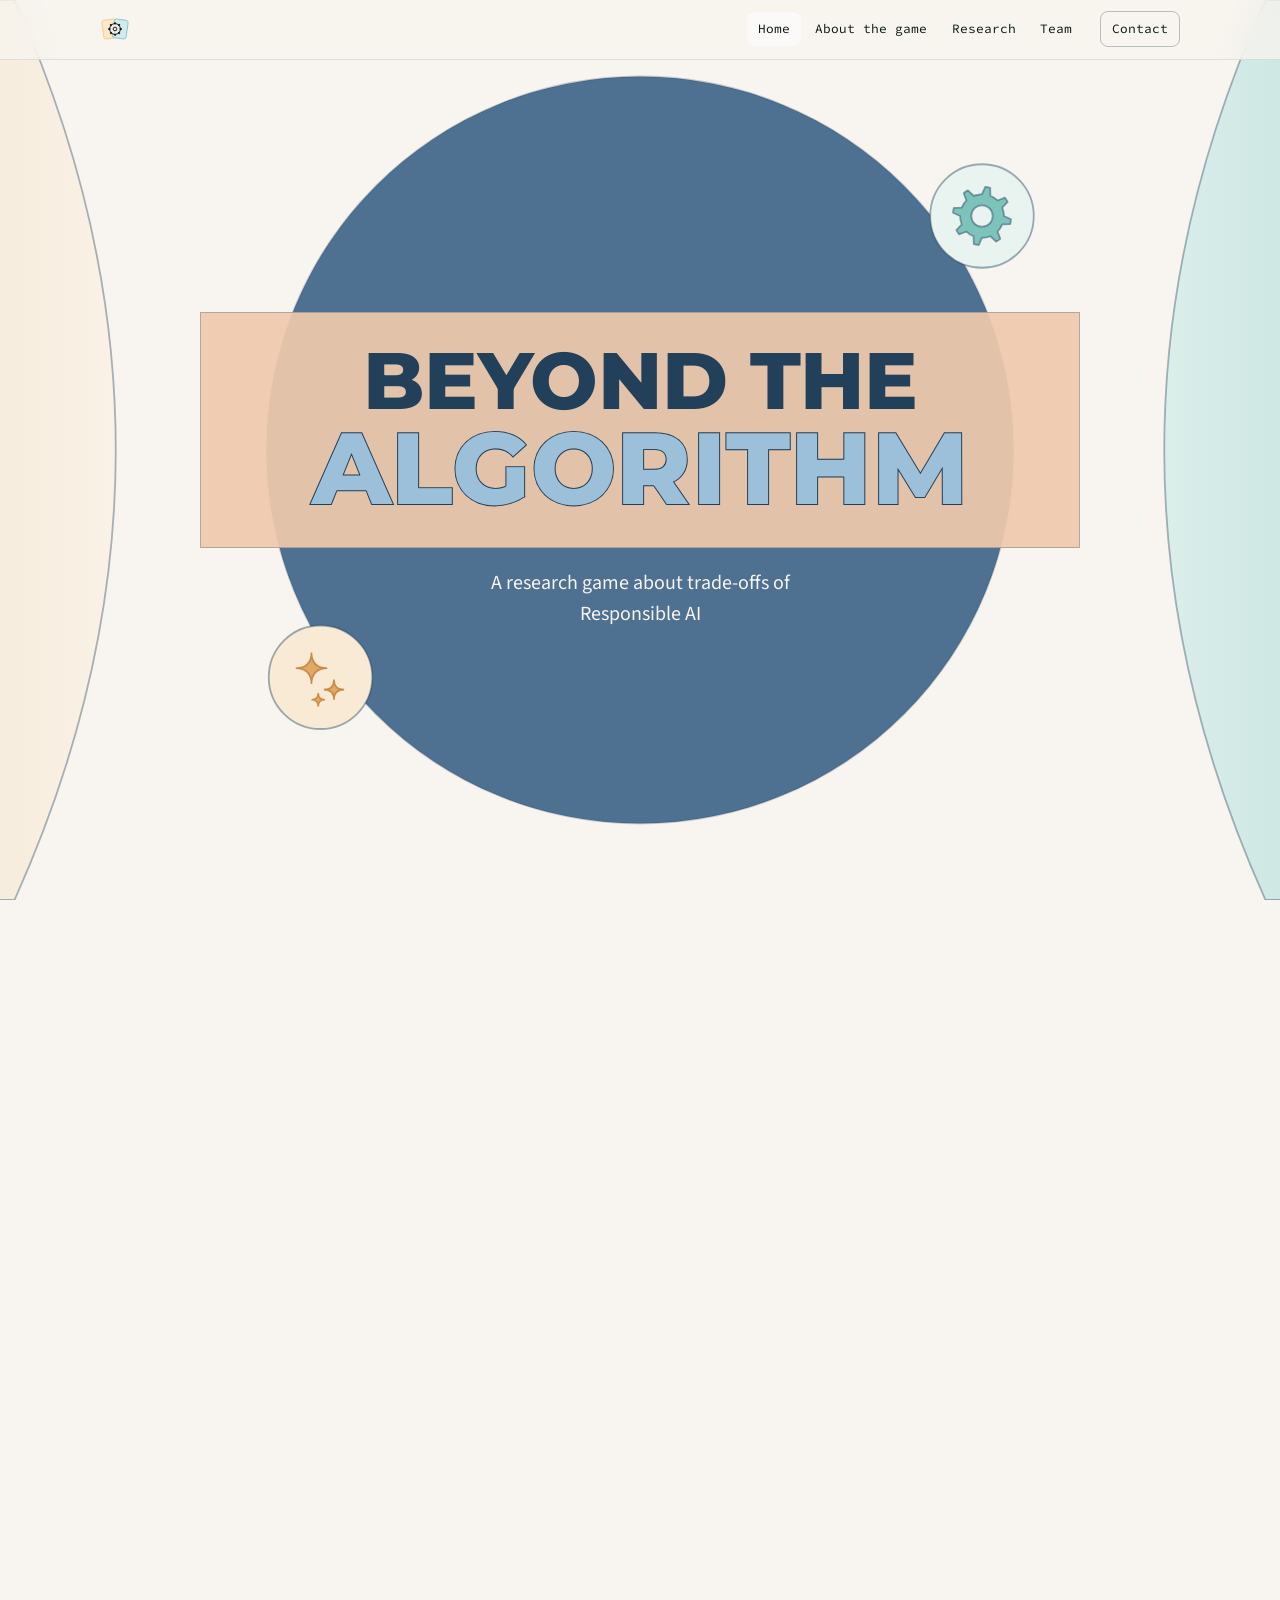
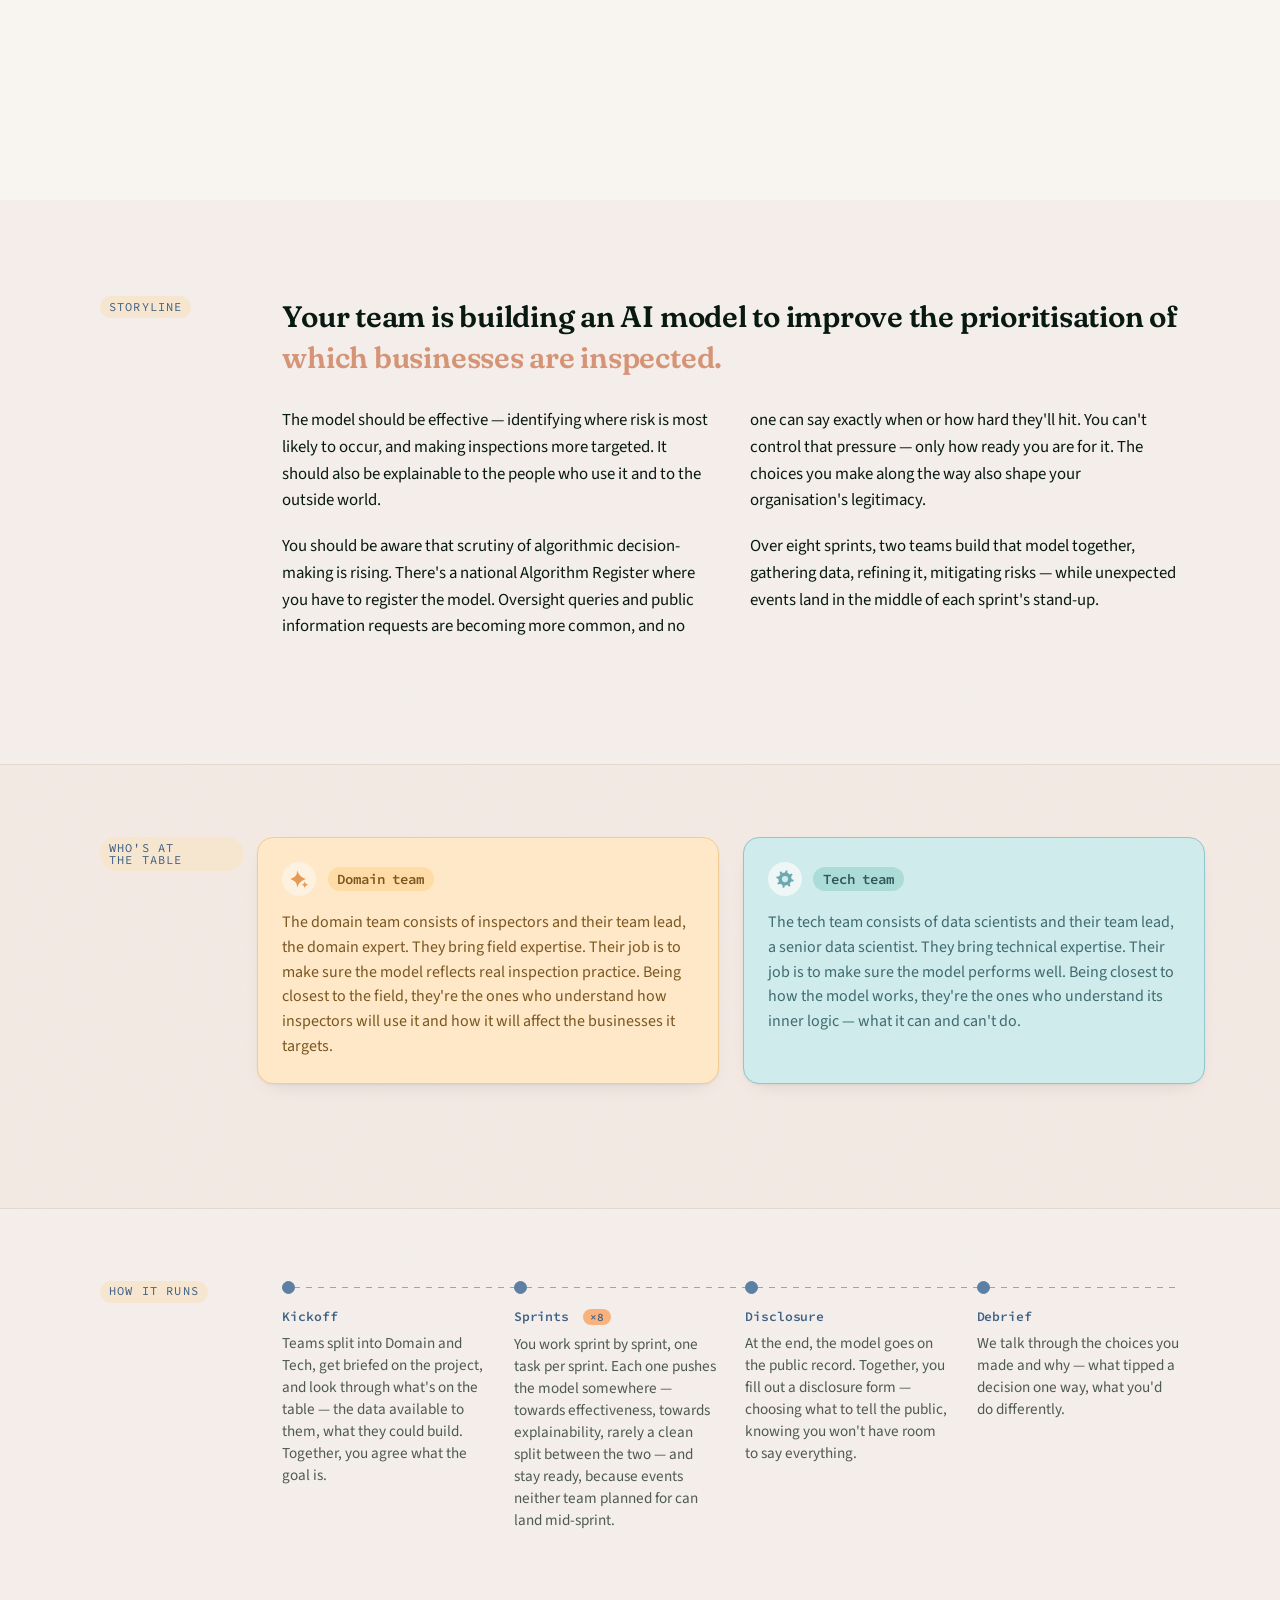
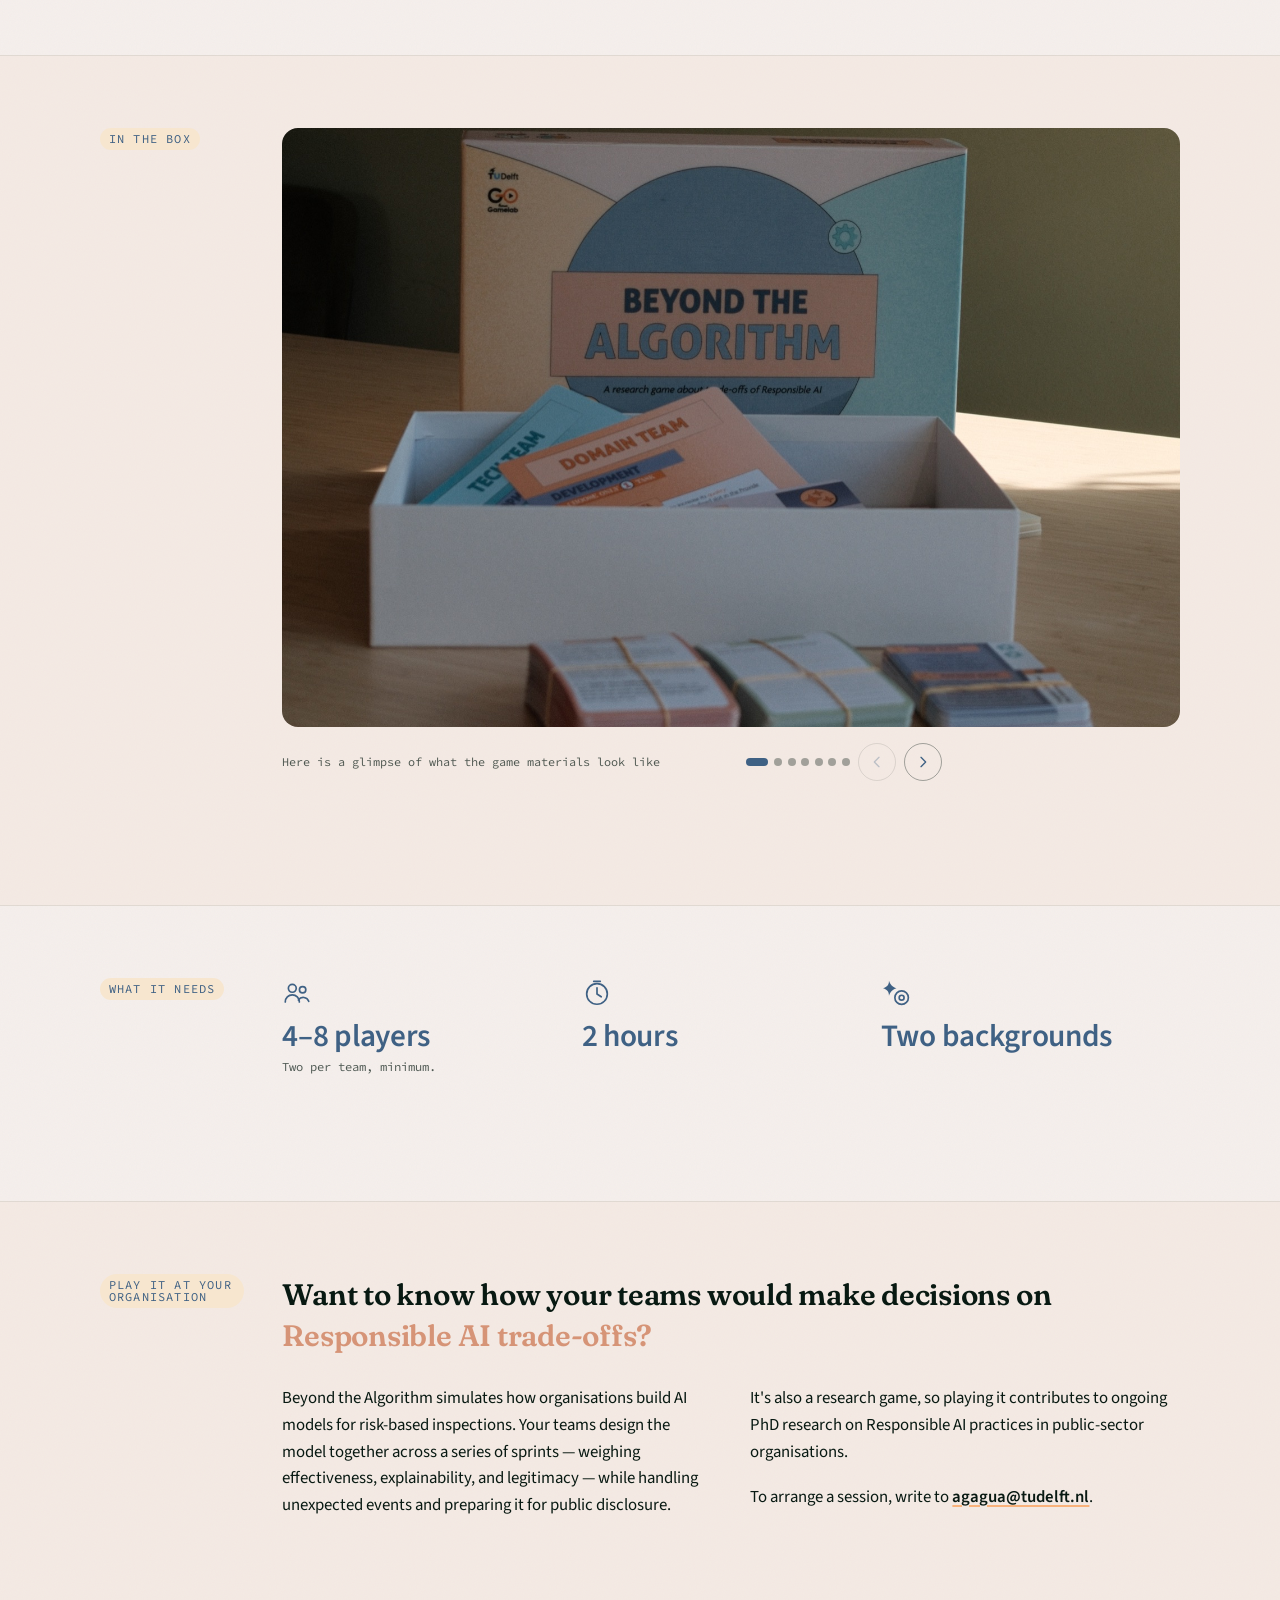
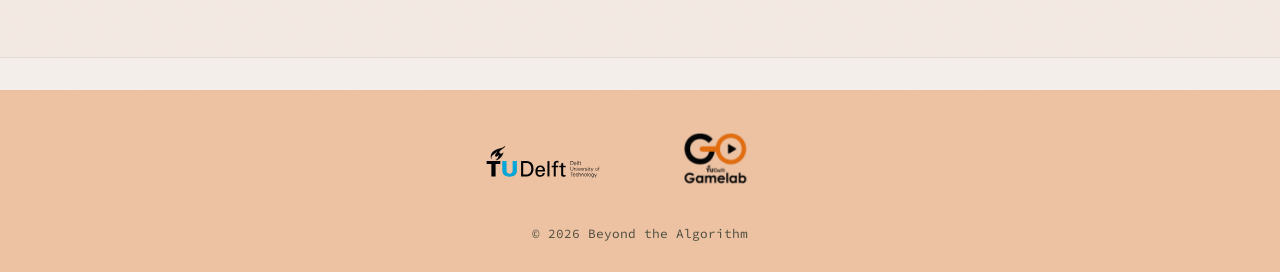
==== commit 5d0b3a33: "Home page close: remove the hero buttons, add a scroll-revealed CTA Removes the hero's "How to play"" ====
--- a/index.html
+++ b/index.html
@@ -148,16 +148,6 @@
         </div>
 
         <p class="hero__tagline">A research game about trade-offs of Responsible AI</p>
-      </div>
-
-      <!-- The actions are ours, not the lid's, so they sit below the artwork
-           rather than inside it. Keeping them out of the centred block is what
-           lets the wordmark land on the middle of the disc, as printed. -->
-      <div class="wrap hero__foot">
-        <div class="btn-row">
-          <a class="btn btn--primary" href="#about">How to play</a>
-          <a class="btn btn--ghost" href="contact.html">Host a session</a>
-        </div>
       </div>
     </div>
 
@@ -367,19 +357,25 @@
   </section>
 
   <!-- The page used to end on "What it needs" with no close: a reader who
-       arrived convinced had nowhere to go but the nav. This reuses
-       contact.html's "Play it at your organisation" paragraph verbatim —
-       same promise, same address — rather than stating a new claim, and
-       adds the one line the page never said: that this is part of a PhD
-       project, with a route to the full account on Research. -->
+       arrived convinced had nowhere to go but the nav. Same text, word for
+       word, as contact.html's "Play it at your organisation" card — same
+       promise, same address, kept on both pages rather than moved, so a
+       reader who never makes it to Contact still meets it here. The
+       opening question is promoted to a .storyline display line and the
+       rest runs in two columns beneath it, matching the "Storyline"
+       section's own big-line-then-split treatment further up this page. -->
   <section class="band band--tint">
     <div class="wrap">
 
       <div class="spread">
-        <h2 class="spread__label">Bring it to your organisation</h2>
-        <div class="spread__body">
-          <p>Beyond the Algorithm is a research game that brings both sides to the same table, and playing it also contributes to ongoing PhD research on Responsible AI practices in public sector organisations. To arrange a session, write to <a class="contact__email" href="mailto:agagua@tudelft.nl">agagua@tudelft.nl</a>.</p>
-          <p>Curious about the research behind the game? <a href="research.html">Read more about the project</a>.</p>
+        <h2 class="spread__label">Play it at your organisation</h2>
+        <div class="spread__body">
+          <p class="storyline">Want to know how your teams would make decisions on <em>Responsible AI trade-offs?</em></p>
+          <div class="spread__body--split">
+            <p>Beyond the Algorithm simulates how organisations build AI models for risk-based inspections. Your teams design the model together across a series of sprints — weighing effectiveness, explainability, and legitimacy — while handling unexpected events and preparing it for public disclosure.</p>
+            <p>It's also a research game, so playing it contributes to ongoing PhD research on Responsible AI practices in public-sector organisations.</p>
+            <p>To arrange a session, write to <a class="contact__email" href="mailto:agagua@tudelft.nl">agagua@tudelft.nl</a>.</p>
+          </div>
         </div>
       </div>
 
--- a/assets/css/style.css
+++ b/assets/css/style.css
@@ -993,34 +993,19 @@
   }
 }
 
-/* Prose left, a photograph column right. The third modifier of a spread
-   body, after --split (two prose columns) and --bleed (a card row pulled
-   back to the prose edge).
-
-   980px, not the 820px the other two use. The gallery carries a caption,
-   its dots and two 38px arrows on one line, which needs about 392px; at
-   820px this column is 334px and that bar wraps into two cramped rows.
-   At 980px the column is 409px and it holds. Below the query this is
-   plain block flow — the paragraph, then the gallery under it, which is
-   what the section looked like before it had more than one photograph.
-
-   The gallery is the wider half: a photograph at 456px earns the space,
-   a single sentence at 397px does not need it.
-
-   minmax(0, …) on both tracks is load-bearing. .gallery__track is a flex
-   scroll container, and its default min-width: auto would let four
-   slides push this column past its share of the row. */
-@media (min-width: 980px) {
-  .spread__body--aside {
-    display: grid;
-    grid-template-columns: minmax(0, 1fr) minmax(0, 1.15fr);
-    gap: clamp(1.75rem, 3.5vw, 2.75rem);
-    align-items: start;
-  }
-
-  .spread__body--aside > *:first-child {
-    margin-top: 0;
-  }
+/* Used to split into a prose column and a narrower photograph column at
+   980px. The gallery is the point of the section, so it now stays full
+   width at every size instead of being squeezed to ~54% of the row.
+   Plain block flow — paragraph, then gallery under it — at all
+   viewports. */
+
+/* The paragraph above the gallery is a single short sentence, not
+   several — .spread__body--split's two-column flow would just leave it
+   stuck in the first (half-width) column, so the fix here is simpler:
+   drop the site-wide 64ch prose cap so it runs the same full width as
+   the gallery beneath it, instead of leaving the rest of the row empty. */
+.spread__body--aside p {
+  max-width: none;
 }
 
 /* Keeps the dots and arrows against the right edge on the narrow widths
@@ -1420,7 +1405,7 @@
 
 /* ---- Team icons ----------------------------------------
    The sparkle and the gear are how the printed game tells the
-   two sides apart at a glance, before you have read anything. */
+   two sides apart at a glance, before you have read a word. */
 
 .card__head {
   display: flex;
@@ -2006,33 +1991,6 @@
   color: var(--deep-light);
 }
 
-.hero .btn-row {
-  justify-content: center;
-}
-
-/* On the blue field the primary button inverts: cream fill,
-   dark type. The ghost button outlines in cream. */
-.hero .btn--primary {
-  background: var(--cream);
-  border-color: var(--cream);
-  color: var(--deep);
-}
-
-.hero .btn--primary:hover {
-  background: #fff;
-  border-color: #fff;
-}
-
-.hero .btn--ghost {
-  border-color: #fbf5ee66;
-  color: var(--cream);
-}
-
-.hero .btn--ghost:hover {
-  border-color: var(--cream);
-  background: #fbf5ee1a;
-}
-
 /* The header sits over the blue hero, so it cannot carry its
    own paper fill until the page has scrolled past it. */
 .site-header {
@@ -2040,12 +1998,6 @@
 }
 
 /* ---- Everything after the hero --------------------------- */
-
-/* The banner that opens "About the game" is the seam between
-   the loud open and the calm middle. */
-.page-banner {
-  background: var(--paper-accent);
-}
 
 /* ---- The header rides on the hero ------------------------
    The hero is pulled up under the sticky header so the opening
@@ -2182,50 +2134,16 @@
   }
 }
 
-.hero .btn--primary {
-  background: var(--lid-ink);
-  border-color: var(--lid-ink);
-  color: var(--lid-paper);
-}
-
-.hero .btn--primary:hover {
-  background: var(--lid-disc);
-  border-color: var(--lid-disc);
-}
-
-.hero .btn--ghost {
-  border-color: #22405a59;
-  color: var(--lid-ink);
-  background: #ffffff6b;
-}
-
-.hero .btn--ghost:hover {
-  border-color: var(--lid-ink);
-  background: #ffffffb3;
-}
-
 /* ---- Hero rows -------------------------------------------
-   Three rows: empty, the lockup, the actions. With 1fr on the
-   outer two the middle row lands on the vertical centre of the
+   Three rows: empty, the lockup, empty. With 1fr on the outer
+   two the middle row lands on the vertical centre of the
    screen, which is where the disc is, which is where the
-   wordmark is printed. The actions then sit in the bottom row
-   without dragging the lockup upward. */
+   wordmark is printed. Row 3 stays in grid-template-rows as a
+   symmetric spacer even with nothing in it. */
 
 .hero__inner {
   grid-row: 2;
   align-self: center;
-}
-
-.hero__foot {
-  grid-row: 3;
-  align-self: end;
-  position: relative;
-  z-index: 1;
-  text-align: center;
-}
-
-.hero__foot .btn-row {
-  justify-content: center;
 }
 
 /* ---- The lid on narrow screens ---------------------------
@@ -2374,63 +2292,6 @@
   }
 }
 
-/* ---- The hero buttons sit under the lockup ---------------
-   They were pinned to the bottom of the viewport, which left
-   them marooned a long way below the artwork. Anchoring them
-   to the top of the last row puts them just under the tagline,
-   still clear of it. */
-
-.hero__foot {
-  align-self: start;
-  /* Was clamp(0.9rem, 2.5vh, 1.6rem). Lifted again, and only a little:
-     these two are the only things on the opening screen a visitor can
-     act on, so they should sit closer to the lockup than to the fold
-     without crowding the artwork. */
-  padding-top: clamp(0.4rem, 1.4vh, 0.9rem);
-}
-
-/* Bigger than the site's default button. Everywhere else a button sits
-   beside prose that has already made the case; here it IS the case, on
-   a screen with nothing else to read. */
-.hero__foot .btn {
-  font-size: 0.92rem;
-  padding: 0.95rem 1.7rem;
-}
-
-/* ...but not on a phone, where that size gives two 55px slabs filling
-   90% of the width, reading as one block under the artwork rather than
-   as two choices. Roughly the body button again, held above a 44px tap
-   target so it stays comfortable under a thumb.
-
-   This has to sit *below* the rule it overrides. Both selectors are
-   (0,2,0) and a media query contributes no specificity, so source
-   order is the only thing separating them - the same version of this
-   rule, written into the mobile block higher up the file, was simply
-   overwritten by the rule above and did nothing at all. */
-@media (max-width: 760px) {
-  .hero__foot .btn {
-    font-size: 0.84rem;
-    padding: 0.85rem 1.3rem;
-  }
-}
-
-/* The ghost variant is near-invisible at this size on the lid artwork —
-   it read as a caption rather than a second option. Giving it a solid
-   ground and a full-strength border makes the pair read as two choices,
-   which is what they are.
-
-   The ground and the border do that work on their own; a bolder weight
-   on top of them made this the louder of the two, which is backwards —
-   "How to play" is the primary. Weight stays at the site default. */
-.hero__foot .btn--ghost {
-  background: #fffffff0;
-  border-color: var(--lid-ink);
-}
-
-.hero__foot .btn--ghost:hover {
-  background: #ffffff;
-}
-
 .hero__stage {
   padding-bottom: clamp(2rem, 5vh, 3rem);
 }
@@ -2471,22 +2332,6 @@
     scale(calc(0.86 + var(--reveal-badges, 1) * 0.14));
 }
 
-/* These two used to fade in on scroll, off --reveal-cta, which meant
-   that at rest — the state every visitor sees first — the only two
-   things on the opening screen you can act on were at opacity 0. You
-   had to scroll a pinned hero 12% before they existed. That is the
-   opposite of prominent, so the reveal is gone and they are simply
-   present.
-
-   The badges still animate; the lockup still builds. The actions just
-   no longer wait their turn. This also retires a focus-within hack that
-   existed only because opacity: 0 leaves an element in the tab order,
-   so a keyboard user could land on an invisible "How to play". */
-.hero__foot {
-  opacity: 1;
-  transform: none;
-}
-
 /* The two teams arriving at the table.
    The disc is the table. At rest it sits alone on the paper and the two
    coloured fields are pulled back off either side; scrolling brings them
@@ -2557,9 +2402,32 @@
   .hero { height: auto; min-height: 100svh; }
   .hero__stage { position: static; height: auto; min-height: 100svh; }
   .lid__ground, .lid__disc, .lid__badge__in, .lid__field,
-  .hero__inner, .hero__foot {
+  .hero__inner {
     transform: none; translate: none; opacity: 1;
   }
+}
+
+/* ---- Section reveal on scroll ------------------------------
+   Home-page only in practice: main.js only ever adds .reveal-pending
+   on a page with a .hero, so Research/Team/Contact never get this
+   class at all and are untouched. Each section fades and lifts in the
+   first time it crosses into view, one at a time as you scroll rather
+   than all at once.
+
+   .reveal-pending is added by main.js right before it starts
+   observing, never by default: if JS fails, is disabled, or
+   IntersectionObserver is unsupported, every section simply renders
+   at its final, visible state instead of staying hidden forever. */
+.reveal-pending {
+  opacity: 0;
+  transform: translateY(28px);
+  transition: opacity 0.7s cubic-bezier(0.16, 1, 0.3, 1),
+    transform 0.7s cubic-bezier(0.16, 1, 0.3, 1);
+}
+
+.reveal-pending.is-revealed {
+  opacity: 1;
+  transform: none;
 }
 
 /* Frosted glass needs a fallback surface for the handful of browsers
@@ -2713,4 +2581,3 @@
 .shot--wide.shot--photo img {
   object-position: center 72%;
 }
-
